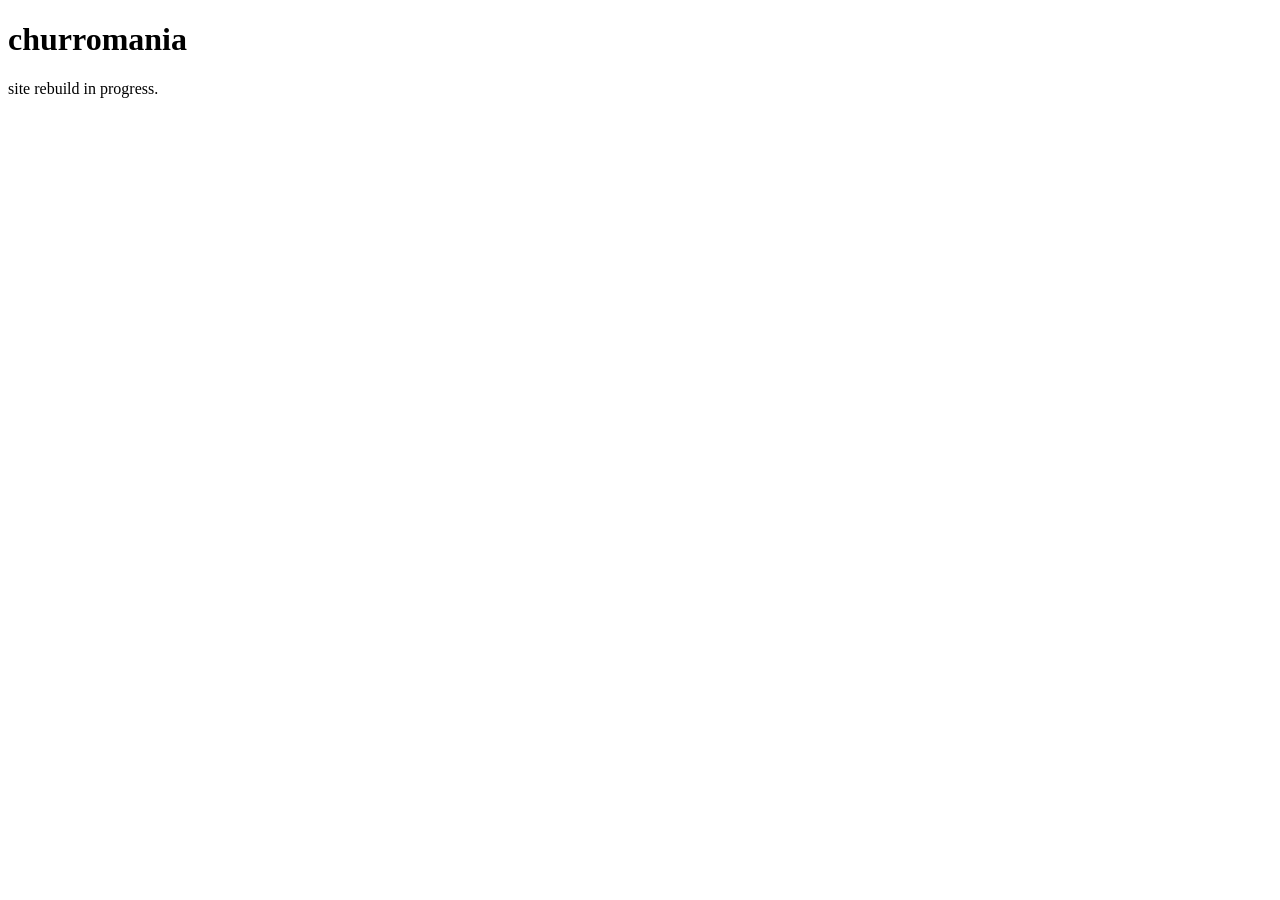
==== index.html @ 228b27a4 "initial commit with placeholder, readme, and proposal" ====
<!DOCTYPE html>
<html lang="en">
<head>
  <meta charset="UTF-8">
  <meta name="viewport" content="width=device-width, initial-scale=1.0">
  <title>churromania — coming soon</title>
</head>
<body>
  <main>
    <h1>churromania</h1>
    <p>site rebuild in progress.</p>
  </main>
</body>
</html>
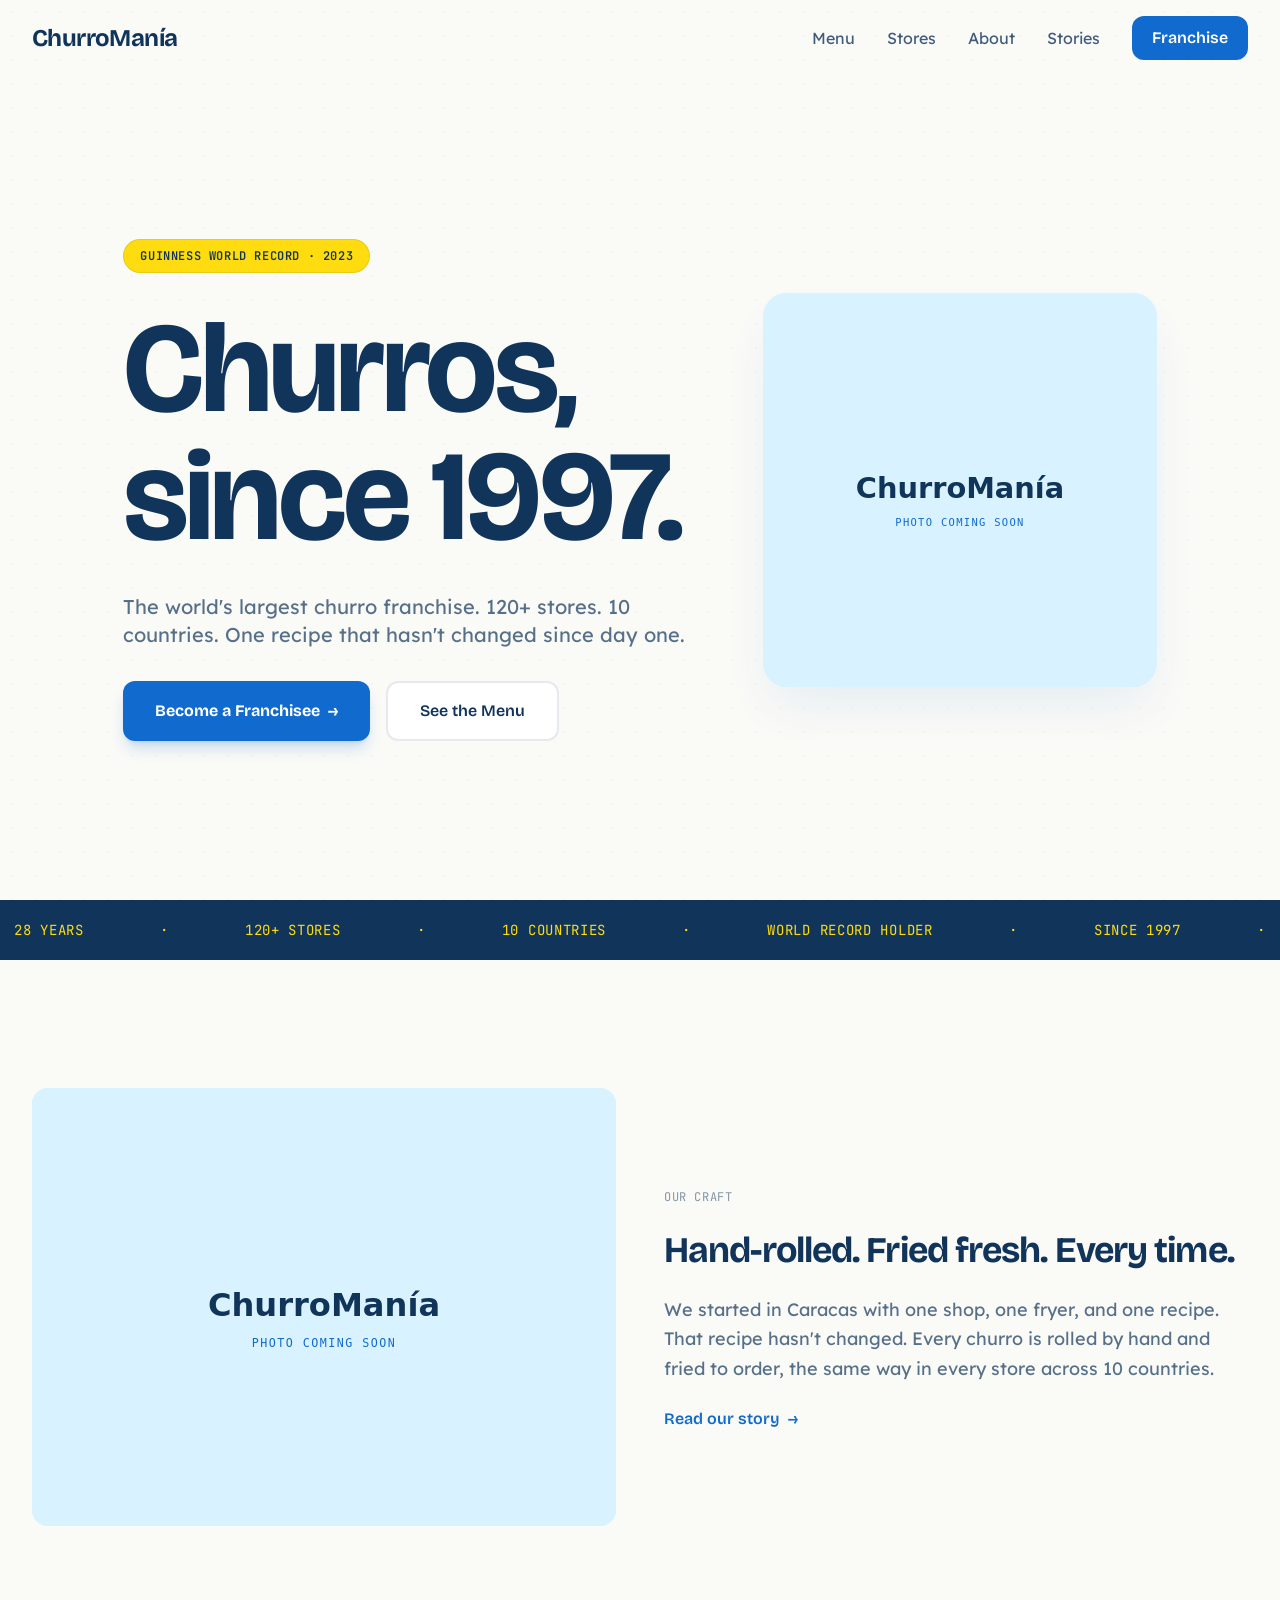
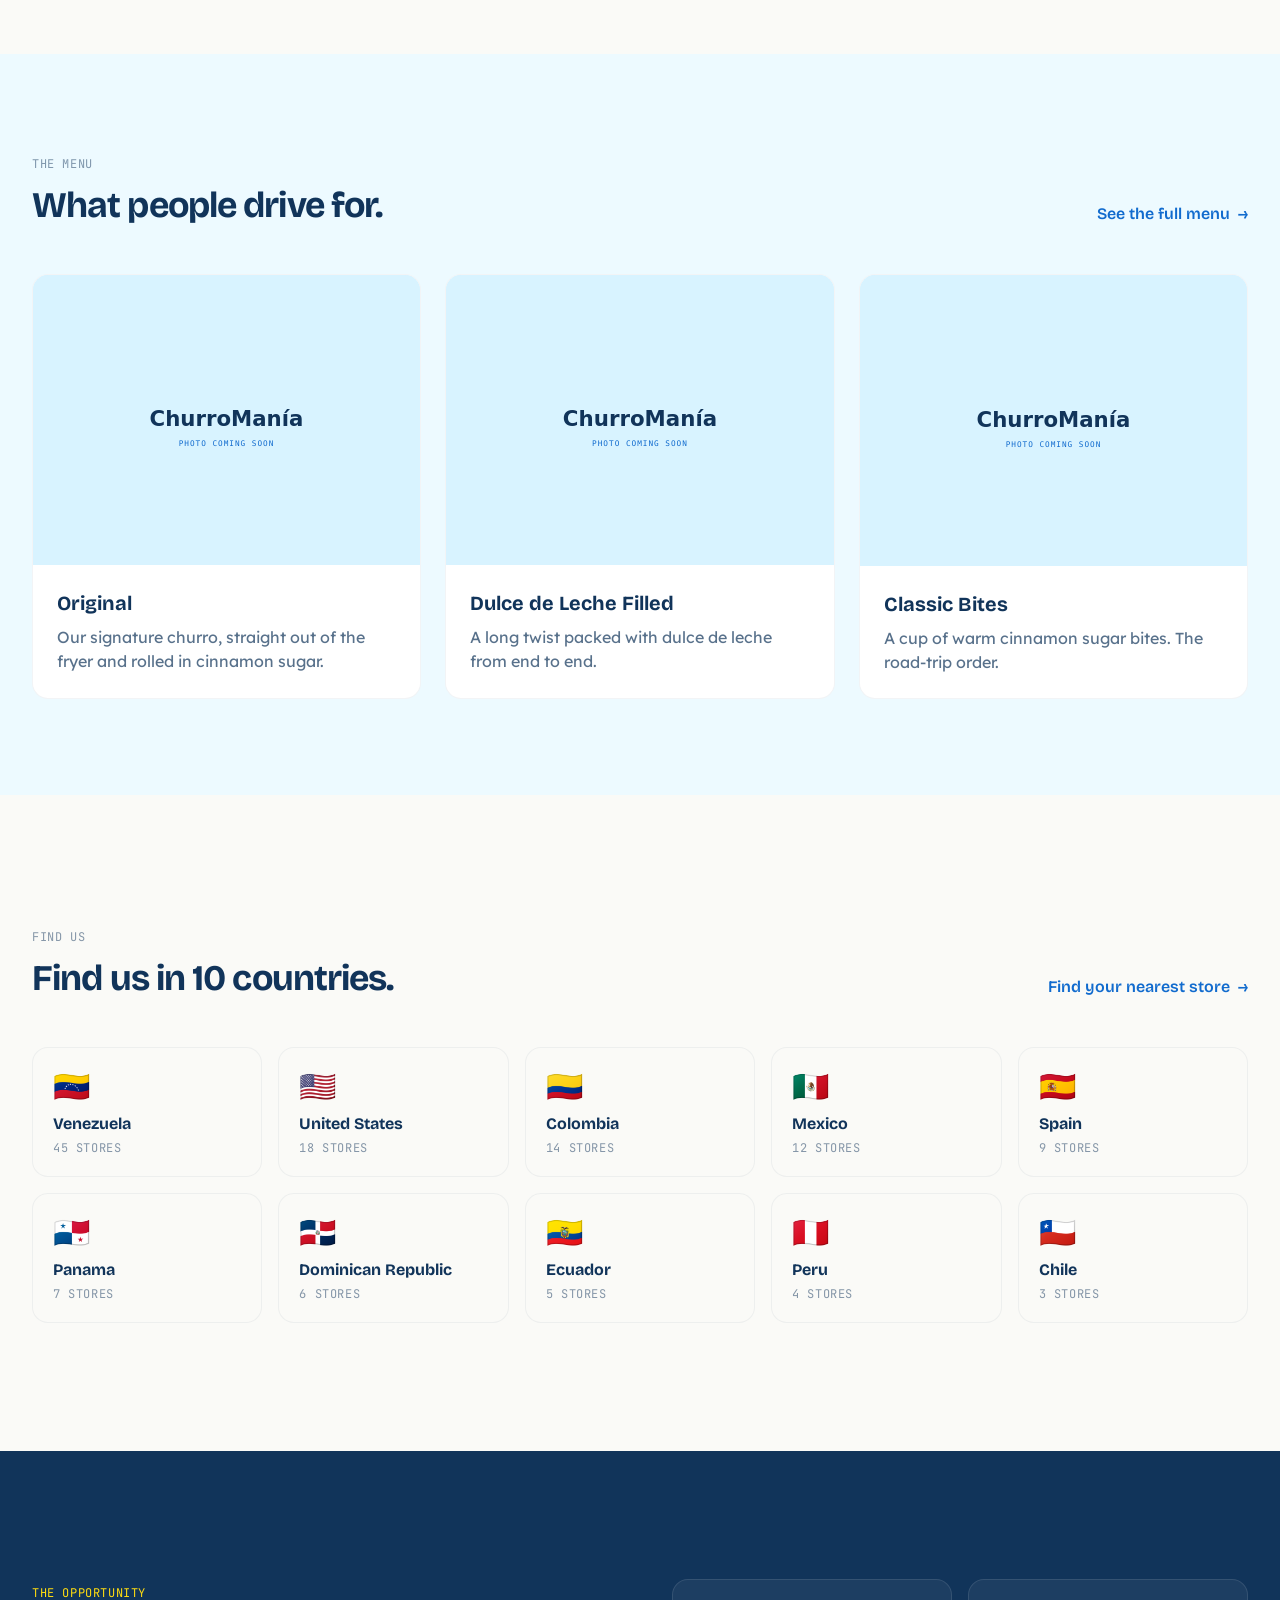
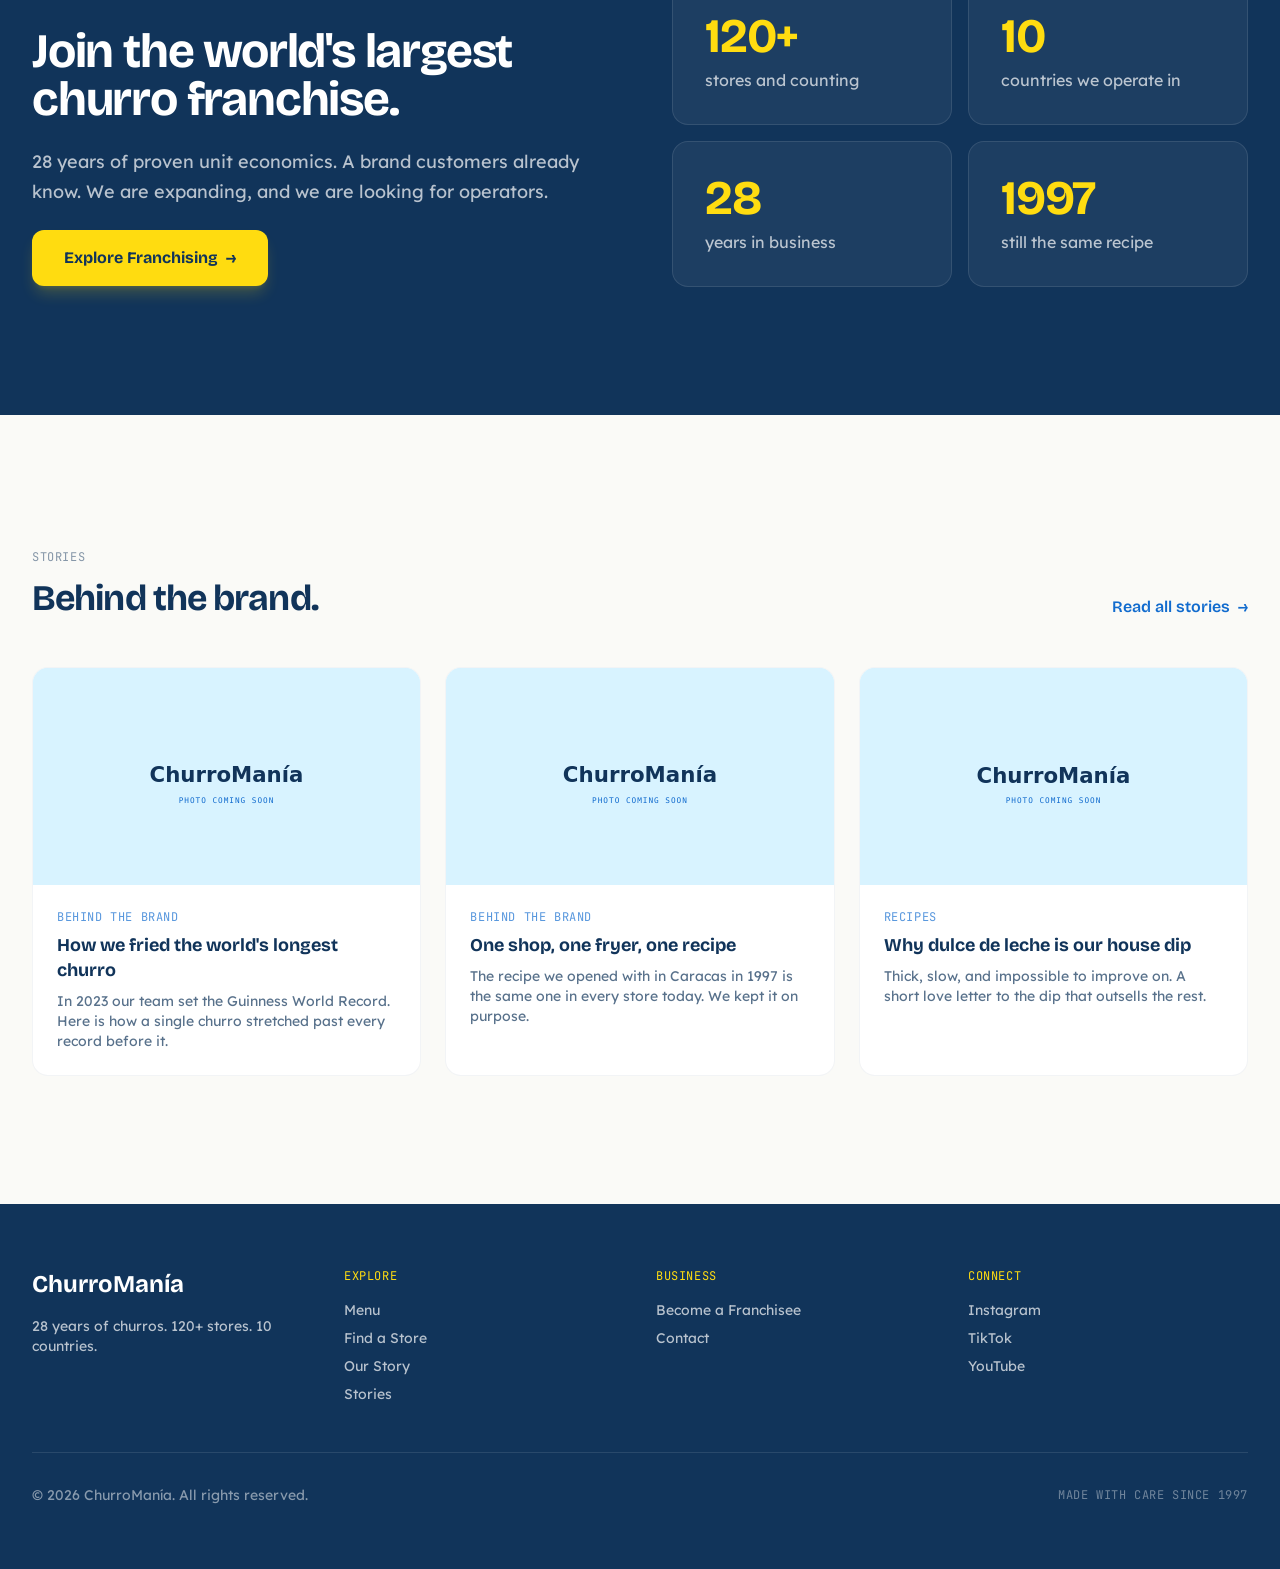
==== commit daf25249: "phase 2: home page with hero, marquee, story, featured menu, locations, franchise teaser, stories" ====
--- a/index.html
+++ b/index.html
@@ -3,12 +3,305 @@
 <head>
   <meta charset="UTF-8">
   <meta name="viewport" content="width=device-width, initial-scale=1.0">
-  <title>churromania — coming soon</title>
+  <title>ChurroManía | Churros Since 1997 | World's Largest Churro Franchise</title>
+  <meta name="description" content="The world's largest churro franchise. 120+ stores across 10 countries. Hand-rolled, fried fresh, since 1997. Holders of the Guinness World Record for longest churro.">
+
+  <link rel="preconnect" href="https://fonts.googleapis.com">
+  <link rel="preconnect" href="https://fonts.gstatic.com" crossorigin>
+  <link href="https://fonts.googleapis.com/css2?family=Bricolage+Grotesque:opsz,wght@12..96,400;12..96,600;12..96,700;12..96,800&family=Lexend+Deca:wght@300;400;500;600&family=JetBrains+Mono:wght@400;500&display=swap" rel="stylesheet">
+
+  <link rel="stylesheet" href="css/tokens.css">
+  <link rel="stylesheet" href="css/styles.css">
 </head>
-<body>
+<body class="bg-cm-cream text-cm-blue-dark font-body">
+
+  <!-- ============ HEADER ============ -->
+  <header id="site-header" class="fixed top-0 left-0 right-0 z-50 transition-all duration-200">
+    <div class="max-w-7xl mx-auto px-4 md:px-6 lg:px-8 py-4 flex items-center justify-between">
+      <a href="index.html" class="font-display font-bold text-2xl text-cm-blue-dark tracking-tight">ChurroManía</a>
+      <nav class="hidden md:flex items-center gap-8" aria-label="Primary">
+        <a href="menu.html" class="font-body text-cm-blue-dark/80 hover:text-cm-blue transition-colors">Menu</a>
+        <a href="stores.html" class="font-body text-cm-blue-dark/80 hover:text-cm-blue transition-colors">Stores</a>
+        <a href="about.html" class="font-body text-cm-blue-dark/80 hover:text-cm-blue transition-colors">About</a>
+        <a href="blog.html" class="font-body text-cm-blue-dark/80 hover:text-cm-blue transition-colors">Stories</a>
+        <a href="franchise.html" class="inline-flex items-center gap-2 px-5 py-2.5 bg-cm-blue text-white font-display font-semibold rounded-xl hover:bg-cm-blue-deep transition-colors">Franchise</a>
+      </nav>
+      <button id="nav-toggle" class="md:hidden p-2 -mr-2 text-cm-blue-dark" aria-label="Open menu" aria-expanded="false" aria-controls="mobile-menu">
+        <svg class="w-6 h-6" fill="none" viewBox="0 0 24 24" stroke="currentColor" stroke-width="2" aria-hidden="true">
+          <path stroke-linecap="round" stroke-linejoin="round" d="M4 6h16M4 12h16M4 18h16"></path>
+        </svg>
+      </button>
+    </div>
+    <!-- mobile menu -->
+    <div id="mobile-menu" class="hidden md:hidden border-t border-cm-blue-dark/10 bg-white/95 backdrop-blur-md">
+      <nav class="max-w-7xl mx-auto px-4 py-4 flex flex-col gap-1" aria-label="Mobile">
+        <a href="menu.html" class="py-3 font-body text-cm-blue-dark/80 hover:text-cm-blue">Menu</a>
+        <a href="stores.html" class="py-3 font-body text-cm-blue-dark/80 hover:text-cm-blue">Stores</a>
+        <a href="about.html" class="py-3 font-body text-cm-blue-dark/80 hover:text-cm-blue">About</a>
+        <a href="blog.html" class="py-3 font-body text-cm-blue-dark/80 hover:text-cm-blue">Stories</a>
+        <a href="franchise.html" class="mt-2 inline-flex items-center justify-center gap-2 px-5 py-3 bg-cm-blue text-white font-display font-semibold rounded-xl hover:bg-cm-blue-deep">Franchise</a>
+      </nav>
+    </div>
+  </header>
+
   <main>
-    <h1>churromania</h1>
-    <p>site rebuild in progress.</p>
+
+    <!-- ============ HERO ============ -->
+    <section class="relative min-h-screen flex items-center pt-20 bg-cm-cream overflow-hidden">
+      <div class="absolute inset-0 bg-dot-grid opacity-50" aria-hidden="true"></div>
+      <div class="relative max-w-7xl mx-auto px-4 md:px-6 lg:px-8 py-16 grid grid-cols-1 lg:grid-cols-12 gap-8 lg:gap-16 items-center">
+        <div class="lg:col-span-7 space-y-8">
+          <div class="inline-flex items-center gap-2 px-4 py-2 bg-cm-yellow rounded-full border border-cm-blue-dark/10 fade-up">
+            <span class="font-mono text-xs uppercase tracking-wider text-cm-blue-dark font-semibold">Guinness World Record &middot; 2023</span>
+          </div>
+          <h1 class="font-display text-6xl md:text-8xl lg:text-9xl font-bold tracking-tight leading-[0.9] text-cm-blue-dark fade-up fade-up-delay-1">
+            Churros,<br>since 1997.
+          </h1>
+          <p class="font-body text-lg md:text-xl text-cm-blue-dark/70 max-w-xl leading-relaxed fade-up fade-up-delay-2">
+            The world's largest churro franchise. 120+ stores. 10 countries. One recipe that hasn't changed since day one.
+          </p>
+          <div class="flex flex-col sm:flex-row gap-4 fade-up fade-up-delay-3">
+            <a href="franchise.html" class="inline-flex items-center justify-center gap-2 px-8 py-4 bg-cm-blue text-white font-display font-bold rounded-xl hover:bg-cm-blue-deep transition-all duration-200 shadow-lg shadow-cm-blue/20 hover:shadow-xl hover:shadow-cm-blue/30">
+              Become a Franchisee
+              <span aria-hidden="true">&rarr;</span>
+            </a>
+            <a href="menu.html" class="inline-flex items-center justify-center gap-2 px-8 py-4 bg-white text-cm-blue-dark border-2 border-cm-blue-dark/10 font-display font-semibold rounded-xl hover:border-cm-blue hover:text-cm-blue transition-all">
+              See the Menu
+            </a>
+          </div>
+        </div>
+        <div class="lg:col-span-5">
+          <div class="aspect-square rounded-3xl overflow-hidden shadow-2xl shadow-cm-blue/10 bg-cm-blue-pale">
+            <img src="images/hero/hero-churros.jpg" alt="Fresh churros dusted with cinnamon sugar" class="w-full h-full object-cover"
+              onerror="this.onerror=null;this.src='images/brand/placeholder.svg'">
+          </div>
+        </div>
+      </div>
+    </section>
+
+    <!-- ============ HERITAGE MARQUEE ============ -->
+    <div class="bg-cm-blue-dark py-5 overflow-hidden" aria-hidden="true">
+      <div class="marquee">
+        <div class="marquee__content font-mono text-sm uppercase tracking-wider text-cm-yellow">
+          <span>28 Years</span><span>&middot;</span><span>120+ Stores</span><span>&middot;</span><span>10 Countries</span><span>&middot;</span><span>World Record Holder</span><span>&middot;</span><span>Since 1997</span><span>&middot;</span>
+        </div>
+        <div class="marquee__content font-mono text-sm uppercase tracking-wider text-cm-yellow">
+          <span>28 Years</span><span>&middot;</span><span>120+ Stores</span><span>&middot;</span><span>10 Countries</span><span>&middot;</span><span>World Record Holder</span><span>&middot;</span><span>Since 1997</span><span>&middot;</span>
+        </div>
+      </div>
+    </div>
+
+    <!-- ============ BRAND STORY PREVIEW ============ -->
+    <section class="py-16 md:py-24 lg:py-32">
+      <div class="max-w-7xl mx-auto px-4 md:px-6 lg:px-8 grid grid-cols-1 md:grid-cols-2 gap-8 md:gap-12 items-center">
+        <div class="aspect-[4/3] rounded-2xl overflow-hidden bg-cm-blue-pale">
+          <img src="images/hero/story-churros.jpg" alt="A churro being hand-rolled before frying" class="w-full h-full object-cover"
+            onerror="this.onerror=null;this.src='images/brand/placeholder.svg'">
+        </div>
+        <div class="space-y-6">
+          <span class="font-mono text-xs uppercase tracking-wider text-cm-blue-dark/50">Our craft</span>
+          <h2 class="font-display text-3xl md:text-4xl font-bold tracking-tight text-cm-blue-dark">Hand-rolled. Fried fresh. Every time.</h2>
+          <p class="font-body text-lg text-cm-blue-dark/70 leading-relaxed">
+            We started in Caracas with one shop, one fryer, and one recipe. That recipe hasn't changed. Every churro is rolled by hand and fried to order, the same way in every store across 10 countries.
+          </p>
+          <a href="about.html" class="inline-flex items-center gap-2 font-display font-semibold text-cm-blue hover:text-cm-blue-deep transition-colors">
+            Read our story <span aria-hidden="true">&rarr;</span>
+          </a>
+        </div>
+      </div>
+    </section>
+
+    <!-- ============ FEATURED PRODUCTS ============ -->
+    <section class="py-16 md:py-24 bg-cm-blue-bg">
+      <div class="max-w-7xl mx-auto px-4 md:px-6 lg:px-8">
+        <div class="flex flex-col md:flex-row md:items-end md:justify-between gap-4 mb-12">
+          <div class="space-y-3">
+            <span class="font-mono text-xs uppercase tracking-wider text-cm-blue-dark/50">The menu</span>
+            <h2 class="font-display text-3xl md:text-4xl font-bold tracking-tight text-cm-blue-dark">What people drive for.</h2>
+          </div>
+          <a href="menu.html" class="inline-flex items-center gap-2 font-display font-semibold text-cm-blue hover:text-cm-blue-deep transition-colors whitespace-nowrap">
+            See the full menu <span aria-hidden="true">&rarr;</span>
+          </a>
+        </div>
+        <div id="featured-products" class="grid grid-cols-1 md:grid-cols-3 gap-6">
+          <!-- rendered from data/menu.json -->
+        </div>
+      </div>
+    </section>
+
+    <!-- ============ LOCATIONS PREVIEW ============ -->
+    <section class="py-16 md:py-24 lg:py-32">
+      <div class="max-w-7xl mx-auto px-4 md:px-6 lg:px-8">
+        <div class="flex flex-col md:flex-row md:items-end md:justify-between gap-4 mb-12">
+          <div class="space-y-3">
+            <span class="font-mono text-xs uppercase tracking-wider text-cm-blue-dark/50">Find us</span>
+            <h2 class="font-display text-3xl md:text-4xl font-bold tracking-tight text-cm-blue-dark">Find us in 10 countries.</h2>
+          </div>
+          <a href="stores.html" class="inline-flex items-center gap-2 font-display font-semibold text-cm-blue hover:text-cm-blue-deep transition-colors whitespace-nowrap">
+            Find your nearest store <span aria-hidden="true">&rarr;</span>
+          </a>
+        </div>
+        <div id="countries-preview" class="grid grid-cols-2 sm:grid-cols-3 lg:grid-cols-5 gap-4">
+          <!-- rendered from data/countries.json -->
+        </div>
+      </div>
+    </section>
+
+    <!-- ============ FRANCHISE TEASER ============ -->
+    <section class="py-16 md:py-24 lg:py-32 bg-cm-blue-dark text-white">
+      <div class="max-w-7xl mx-auto px-4 md:px-6 lg:px-8">
+        <div class="grid grid-cols-1 lg:grid-cols-2 gap-10 lg:gap-16 items-center">
+          <div class="space-y-6">
+            <span class="font-mono text-xs uppercase tracking-wider text-cm-yellow">The opportunity</span>
+            <h2 class="font-display text-3xl md:text-5xl font-bold tracking-tight">Join the world's largest churro franchise.</h2>
+            <p class="font-body text-lg text-white/70 leading-relaxed max-w-xl">
+              28 years of proven unit economics. A brand customers already know. We are expanding, and we are looking for operators.
+            </p>
+            <a href="franchise.html" class="inline-flex items-center justify-center gap-2 px-8 py-4 bg-cm-yellow text-cm-blue-dark font-display font-bold rounded-xl hover:bg-cm-orange transition-all duration-200 shadow-lg shadow-cm-yellow/20">
+              Explore Franchising <span aria-hidden="true">&rarr;</span>
+            </a>
+          </div>
+          <div class="grid grid-cols-2 gap-4">
+            <div class="rounded-2xl bg-white/5 border border-white/10 p-6 md:p-8">
+              <div class="font-display text-4xl md:text-5xl font-bold text-cm-yellow tracking-tight">120+</div>
+              <div class="font-body text-white/70 mt-2">stores and counting</div>
+            </div>
+            <div class="rounded-2xl bg-white/5 border border-white/10 p-6 md:p-8">
+              <div class="font-display text-4xl md:text-5xl font-bold text-cm-yellow tracking-tight">10</div>
+              <div class="font-body text-white/70 mt-2">countries we operate in</div>
+            </div>
+            <div class="rounded-2xl bg-white/5 border border-white/10 p-6 md:p-8">
+              <div class="font-display text-4xl md:text-5xl font-bold text-cm-yellow tracking-tight">28</div>
+              <div class="font-body text-white/70 mt-2">years in business</div>
+            </div>
+            <div class="rounded-2xl bg-white/5 border border-white/10 p-6 md:p-8">
+              <div class="font-display text-4xl md:text-5xl font-bold text-cm-yellow tracking-tight">1997</div>
+              <div class="font-body text-white/70 mt-2">still the same recipe</div>
+            </div>
+          </div>
+        </div>
+      </div>
+    </section>
+
+    <!-- ============ LATEST STORIES ============ -->
+    <section class="py-16 md:py-24 lg:py-32">
+      <div class="max-w-7xl mx-auto px-4 md:px-6 lg:px-8">
+        <div class="flex flex-col md:flex-row md:items-end md:justify-between gap-4 mb-12">
+          <div class="space-y-3">
+            <span class="font-mono text-xs uppercase tracking-wider text-cm-blue-dark/50">Stories</span>
+            <h2 class="font-display text-3xl md:text-4xl font-bold tracking-tight text-cm-blue-dark">Behind the brand.</h2>
+          </div>
+          <a href="blog.html" class="inline-flex items-center gap-2 font-display font-semibold text-cm-blue hover:text-cm-blue-deep transition-colors whitespace-nowrap">
+            Read all stories <span aria-hidden="true">&rarr;</span>
+          </a>
+        </div>
+        <div id="latest-stories" class="grid grid-cols-1 md:grid-cols-3 gap-6">
+          <!-- rendered from data/blog.json -->
+        </div>
+      </div>
+    </section>
+
   </main>
+
+  <!-- ============ FOOTER ============ -->
+  <footer class="bg-cm-blue-dark text-white py-16">
+    <div class="max-w-7xl mx-auto px-4 md:px-6 lg:px-8">
+      <div class="grid grid-cols-1 md:grid-cols-4 gap-8">
+        <div>
+          <div class="font-display font-bold text-2xl mb-4">ChurroManía</div>
+          <p class="text-white/70 text-sm">28 years of churros. 120+ stores. 10 countries.</p>
+        </div>
+        <div>
+          <h2 class="font-mono text-xs uppercase tracking-wider text-cm-yellow mb-4">Explore</h2>
+          <ul class="space-y-2 text-sm text-white/70">
+            <li><a href="menu.html" class="hover:text-white">Menu</a></li>
+            <li><a href="stores.html" class="hover:text-white">Find a Store</a></li>
+            <li><a href="about.html" class="hover:text-white">Our Story</a></li>
+            <li><a href="blog.html" class="hover:text-white">Stories</a></li>
+          </ul>
+        </div>
+        <div>
+          <h2 class="font-mono text-xs uppercase tracking-wider text-cm-yellow mb-4">Business</h2>
+          <ul class="space-y-2 text-sm text-white/70">
+            <li><a href="franchise.html" class="hover:text-white">Become a Franchisee</a></li>
+            <li><a href="contact.html" class="hover:text-white">Contact</a></li>
+          </ul>
+        </div>
+        <div>
+          <h2 class="font-mono text-xs uppercase tracking-wider text-cm-yellow mb-4">Connect</h2>
+          <ul class="space-y-2 text-sm text-white/70">
+            <li>Instagram</li>
+            <li>TikTok</li>
+            <li>YouTube</li>
+          </ul>
+        </div>
+      </div>
+      <div class="border-t border-white/10 mt-12 pt-8 flex flex-col md:flex-row items-center justify-between gap-4">
+        <p class="text-sm text-white/50">&copy; 2026 ChurroManía. All rights reserved.</p>
+        <p class="font-mono text-xs uppercase tracking-wider text-white/40">Made with care since 1997</p>
+      </div>
+    </div>
+  </footer>
+
+  <script src="js/data.js"></script>
+  <script src="js/nav.js"></script>
+  <script>
+    // Home page rendering: featured products, country preview, latest stories.
+    (async function () {
+      const [menu, countries, blog] = await Promise.all([
+        loadData('data/menu.json'),
+        loadData('data/countries.json'),
+        loadData('data/blog.json'),
+      ]);
+
+      // Featured products: first bestseller-tagged item from the first 3 categories.
+      const featured = document.getElementById('featured-products');
+      if (featured && menu) {
+        const picks = [];
+        for (const cat of menu.categories) {
+          const best = cat.items.find(i => (i.tags || []).includes('bestseller')) || cat.items[0];
+          if (best) picks.push(best);
+          if (picks.length === 3) break;
+        }
+        featured.innerHTML = picks.map(item => `
+          <article class="group rounded-2xl bg-white border border-cm-blue-dark/5 overflow-hidden hover:shadow-lg hover:shadow-cm-blue/5 transition-all duration-200">
+            <div class="aspect-[4/3] bg-cm-blue-pale overflow-hidden">
+              ${cmImg(item.image, item.name, 'w-full h-full object-cover group-hover:scale-105 transition-transform duration-300')}
+            </div>
+            <div class="p-6">
+              <h3 class="font-display text-xl font-bold text-cm-blue-dark">${esc(item.name)}</h3>
+              <p class="font-body text-cm-blue-dark/70 mt-2">${esc(item.description)}</p>
+            </div>
+          </article>`).join('');
+      }
+
+      // Countries preview.
+      const cp = document.getElementById('countries-preview');
+      if (cp && countries) {
+        cp.innerHTML = countries.map(c => `
+          <a href="stores.html" class="rounded-2xl bg-cm-cream border border-cm-blue-dark/5 p-5 hover:shadow-lg hover:shadow-cm-blue/5 hover:-translate-y-0.5 transition-all duration-200 block">
+            <div class="text-3xl mb-2">${esc(c.flag)}</div>
+            <div class="font-display font-bold text-cm-blue-dark">${esc(c.name)}</div>
+            <div class="font-mono text-xs uppercase tracking-wider text-cm-blue-dark/50 mt-1">${esc(c.stores)} stores</div>
+          </a>`).join('');
+      }
+
+      // Latest stories: first 3 posts.
+      const ls = document.getElementById('latest-stories');
+      if (ls && blog) {
+        ls.innerHTML = blog.posts.slice(0, 3).map(post => `
+          <a href="${esc(post.url)}" class="group rounded-2xl bg-white border border-cm-blue-dark/5 overflow-hidden hover:shadow-lg hover:shadow-cm-blue/5 transition-all duration-200 block">
+            <div class="aspect-[16/9] bg-cm-blue-pale overflow-hidden">
+              ${cmImg(post.image, post.title, 'w-full h-full object-cover group-hover:scale-105 transition-transform duration-300')}
+            </div>
+            <div class="p-6">
+              <div class="font-mono text-xs uppercase tracking-wider text-cm-blue/70 mb-2">${esc(post.category)}</div>
+              <h3 class="font-display text-lg font-bold text-cm-blue-dark leading-snug">${esc(post.title)}</h3>
+              <p class="font-body text-sm text-cm-blue-dark/70 mt-2">${esc(post.excerpt)}</p>
+            </div>
+          </a>`).join('');
+      }
+    })();
+  </script>
 </body>
 </html>
--- a/css/tokens.css
+++ b/css/tokens.css
@@ -0,0 +1,20 @@
+/* tokens.css — ChurroManía brand tokens as CSS variables.
+   Tailwind already has these via the config; exposed here as :root vars too
+   for any direct CSS use. Loaded before the compiled styles.css. */
+
+:root {
+  --cm-blue: #116BCE;
+  --cm-blue-dark: #11345A;
+  --cm-blue-deep: #135495;
+  --cm-blue-light: #28B2FF;
+  --cm-blue-pale: #D8F3FF;
+  --cm-blue-bg: #EDFAFF;
+  --cm-yellow: #FFDC10;
+  --cm-yellow-warm: #F9B406;
+  --cm-orange: #F79200;
+  --cm-cream: #FAFAF7;
+
+  --font-display: 'Bricolage Grotesque', system-ui, sans-serif;
+  --font-body: 'Lexend Deca', system-ui, sans-serif;
+  --font-mono: 'JetBrains Mono', monospace;
+}
--- a/css/styles.css
+++ b/css/styles.css
@@ -0,0 +1 @@
+*,:after,:before{--tw-border-spacing-x:0;--tw-border-spacing-y:0;--tw-translate-x:0;--tw-translate-y:0;--tw-rotate:0;--tw-skew-x:0;--tw-skew-y:0;--tw-scale-x:1;--tw-scale-y:1;--tw-pan-x: ;--tw-pan-y: ;--tw-pinch-zoom: ;--tw-scroll-snap-strictness:proximity;--tw-gradient-from-position: ;--tw-gradient-via-position: ;--tw-gradient-to-position: ;--tw-ordinal: ;--tw-slashed-zero: ;--tw-numeric-figure: ;--tw-numeric-spacing: ;--tw-numeric-fraction: ;--tw-ring-inset: ;--tw-ring-offset-width:0px;--tw-ring-offset-color:#fff;--tw-ring-color:rgba(59,130,246,.5);--tw-ring-offset-shadow:0 0 #0000;--tw-ring-shadow:0 0 #0000;--tw-shadow:0 0 #0000;--tw-shadow-colored:0 0 #0000;--tw-blur: ;--tw-brightness: ;--tw-contrast: ;--tw-grayscale: ;--tw-hue-rotate: ;--tw-invert: ;--tw-saturate: ;--tw-sepia: ;--tw-drop-shadow: ;--tw-backdrop-blur: ;--tw-backdrop-brightness: ;--tw-backdrop-contrast: ;--tw-backdrop-grayscale: ;--tw-backdrop-hue-rotate: ;--tw-backdrop-invert: ;--tw-backdrop-opacity: ;--tw-backdrop-saturate: ;--tw-backdrop-sepia: ;--tw-contain-size: ;--tw-contain-layout: ;--tw-contain-paint: ;--tw-contain-style: }::backdrop{--tw-border-spacing-x:0;--tw-border-spacing-y:0;--tw-translate-x:0;--tw-translate-y:0;--tw-rotate:0;--tw-skew-x:0;--tw-skew-y:0;--tw-scale-x:1;--tw-scale-y:1;--tw-pan-x: ;--tw-pan-y: ;--tw-pinch-zoom: ;--tw-scroll-snap-strictness:proximity;--tw-gradient-from-position: ;--tw-gradient-via-position: ;--tw-gradient-to-position: ;--tw-ordinal: ;--tw-slashed-zero: ;--tw-numeric-figure: ;--tw-numeric-spacing: ;--tw-numeric-fraction: ;--tw-ring-inset: ;--tw-ring-offset-width:0px;--tw-ring-offset-color:#fff;--tw-ring-color:rgba(59,130,246,.5);--tw-ring-offset-shadow:0 0 #0000;--tw-ring-shadow:0 0 #0000;--tw-shadow:0 0 #0000;--tw-shadow-colored:0 0 #0000;--tw-blur: ;--tw-brightness: ;--tw-contrast: ;--tw-grayscale: ;--tw-hue-rotate: ;--tw-invert: ;--tw-saturate: ;--tw-sepia: ;--tw-drop-shadow: ;--tw-backdrop-blur: ;--tw-backdrop-brightness: ;--tw-backdrop-contrast: ;--tw-backdrop-grayscale: ;--tw-backdrop-hue-rotate: ;--tw-backdrop-invert: ;--tw-backdrop-opacity: ;--tw-backdrop-saturate: ;--tw-backdrop-sepia: ;--tw-contain-size: ;--tw-contain-layout: ;--tw-contain-paint: ;--tw-contain-style: }/*! tailwindcss v3.4.19 | MIT License | https://tailwindcss.com*/*,:after,:before{box-sizing:border-box;border:0 solid #e5e7eb}:after,:before{--tw-content:""}:host,html{line-height:1.5;-webkit-text-size-adjust:100%;-moz-tab-size:4;-o-tab-size:4;tab-size:4;font-family:ui-sans-serif,system-ui,sans-serif,Apple Color Emoji,Segoe UI Emoji,Segoe UI Symbol,Noto Color Emoji;font-feature-settings:normal;font-variation-settings:normal;-webkit-tap-highlight-color:transparent}body{margin:0;line-height:inherit}hr{height:0;color:inherit;border-top-width:1px}abbr:where([title]){-webkit-text-decoration:underline dotted;text-decoration:underline dotted}h1,h2,h3,h4,h5,h6{font-size:inherit;font-weight:inherit}a{color:inherit;text-decoration:inherit}b,strong{font-weight:bolder}code,kbd,pre,samp{font-family:JetBrains Mono,monospace;font-feature-settings:normal;font-variation-settings:normal;font-size:1em}small{font-size:80%}sub,sup{font-size:75%;line-height:0;position:relative;vertical-align:baseline}sub{bottom:-.25em}sup{top:-.5em}table{text-indent:0;border-color:inherit;border-collapse:collapse}button,input,optgroup,select,textarea{font-family:inherit;font-feature-settings:inherit;font-variation-settings:inherit;font-size:100%;font-weight:inherit;line-height:inherit;letter-spacing:inherit;color:inherit;margin:0;padding:0}button,select{text-transform:none}button,input:where([type=button]),input:where([type=reset]),input:where([type=submit]){-webkit-appearance:button;background-color:transparent;background-image:none}:-moz-focusring{outline:auto}:-moz-ui-invalid{box-shadow:none}progress{vertical-align:baseline}::-webkit-inner-spin-button,::-webkit-outer-spin-button{height:auto}[type=search]{-webkit-appearance:textfield;outline-offset:-2px}::-webkit-search-decoration{-webkit-appearance:none}::-webkit-file-upload-button{-webkit-appearance:button;font:inherit}summary{display:list-item}blockquote,dd,dl,figure,h1,h2,h3,h4,h5,h6,hr,p,pre{margin:0}fieldset{margin:0}fieldset,legend{padding:0}menu,ol,ul{list-style:none;margin:0;padding:0}dialog{padding:0}textarea{resize:vertical}input::-moz-placeholder,textarea::-moz-placeholder{opacity:1;color:#9ca3af}input::placeholder,textarea::placeholder{opacity:1;color:#9ca3af}[role=button],button{cursor:pointer}:disabled{cursor:default}audio,canvas,embed,iframe,img,object,svg,video{display:block;vertical-align:middle}img,video{max-width:100%;height:auto}[hidden]:where(:not([hidden=until-found])){display:none}html{scroll-behavior:smooth}body{font-family:var(--font-body);color:var(--cm-blue-dark);background:var(--cm-cream);-webkit-font-smoothing:antialiased;-moz-osx-font-smoothing:grayscale}::-moz-selection{background:var(--cm-yellow);color:var(--cm-blue-dark)}::selection{background:var(--cm-yellow);color:var(--cm-blue-dark)}.fixed{position:fixed}.absolute{position:absolute}.relative{position:relative}.sticky{position:sticky}.inset-0{inset:0}.left-0{left:0}.right-0{right:0}.top-0{top:0}.z-50{z-index:50}.mx-auto{margin-left:auto;margin-right:auto}.-mr-2{margin-right:-.5rem}.mb-12{margin-bottom:3rem}.mb-2{margin-bottom:.5rem}.mb-4{margin-bottom:1rem}.mt-1{margin-top:.25rem}.mt-12{margin-top:3rem}.mt-2{margin-top:.5rem}.block{display:block}.flex{display:flex}.inline-flex{display:inline-flex}.grid{display:grid}.hidden{display:none}.aspect-\[16\/9\]{aspect-ratio:16/9}.aspect-\[4\/3\]{aspect-ratio:4/3}.aspect-square{aspect-ratio:1/1}.h-6{height:1.5rem}.h-full{height:100%}.min-h-screen{min-height:100vh}.w-6{width:1.5rem}.w-full{width:100%}.max-w-7xl{max-width:80rem}.max-w-xl{max-width:36rem}.grid-cols-1{grid-template-columns:repeat(1,minmax(0,1fr))}.grid-cols-2{grid-template-columns:repeat(2,minmax(0,1fr))}.flex-col{flex-direction:column}.items-center{align-items:center}.justify-center{justify-content:center}.justify-between{justify-content:space-between}.gap-1{gap:.25rem}.gap-10{gap:2.5rem}.gap-2{gap:.5rem}.gap-4{gap:1rem}.gap-6{gap:1.5rem}.gap-8{gap:2rem}.space-y-2>:not([hidden])~:not([hidden]){--tw-space-y-reverse:0;margin-top:calc(.5rem*(1 - var(--tw-space-y-reverse)));margin-bottom:calc(.5rem*var(--tw-space-y-reverse))}.space-y-3>:not([hidden])~:not([hidden]){--tw-space-y-reverse:0;margin-top:calc(.75rem*(1 - var(--tw-space-y-reverse)));margin-bottom:calc(.75rem*var(--tw-space-y-reverse))}.space-y-6>:not([hidden])~:not([hidden]){--tw-space-y-reverse:0;margin-top:calc(1.5rem*(1 - var(--tw-space-y-reverse)));margin-bottom:calc(1.5rem*var(--tw-space-y-reverse))}.space-y-8>:not([hidden])~:not([hidden]){--tw-space-y-reverse:0;margin-top:calc(2rem*(1 - var(--tw-space-y-reverse)));margin-bottom:calc(2rem*var(--tw-space-y-reverse))}.overflow-hidden{overflow:hidden}.whitespace-nowrap{white-space:nowrap}.rounded-2xl{border-radius:1rem}.rounded-3xl{border-radius:1.5rem}.rounded-full{border-radius:9999px}.rounded-xl{border-radius:.75rem}.border{border-width:1px}.border-2{border-width:2px}.border-t{border-top-width:1px}.border-cm-blue-dark\/10{border-color:rgba(17,52,90,.1)}.border-cm-blue-dark\/5{border-color:rgba(17,52,90,.05)}.border-white\/10{border-color:hsla(0,0%,100%,.1)}.bg-cm-blue{--tw-bg-opacity:1;background-color:rgb(17 107 206/var(--tw-bg-opacity,1))}.bg-cm-blue-bg{--tw-bg-opacity:1;background-color:rgb(237 250 255/var(--tw-bg-opacity,1))}.bg-cm-blue-dark{--tw-bg-opacity:1;background-color:rgb(17 52 90/var(--tw-bg-opacity,1))}.bg-cm-blue-pale{--tw-bg-opacity:1;background-color:rgb(216 243 255/var(--tw-bg-opacity,1))}.bg-cm-cream{--tw-bg-opacity:1;background-color:rgb(250 250 247/var(--tw-bg-opacity,1))}.bg-cm-yellow{--tw-bg-opacity:1;background-color:rgb(255 220 16/var(--tw-bg-opacity,1))}.bg-white{--tw-bg-opacity:1;background-color:rgb(255 255 255/var(--tw-bg-opacity,1))}.bg-white\/5{background-color:hsla(0,0%,100%,.05)}.bg-white\/80{background-color:hsla(0,0%,100%,.8)}.bg-white\/95{background-color:hsla(0,0%,100%,.95)}.object-cover{-o-object-fit:cover;object-fit:cover}.p-2{padding:.5rem}.p-5{padding:1.25rem}.p-6{padding:1.5rem}.px-4{padding-left:1rem;padding-right:1rem}.px-5{padding-left:1.25rem;padding-right:1.25rem}.px-8{padding-left:2rem;padding-right:2rem}.py-16{padding-top:4rem;padding-bottom:4rem}.py-2{padding-top:.5rem;padding-bottom:.5rem}.py-2\.5{padding-top:.625rem;padding-bottom:.625rem}.py-3{padding-top:.75rem;padding-bottom:.75rem}.py-4{padding-top:1rem;padding-bottom:1rem}.py-5{padding-top:1.25rem;padding-bottom:1.25rem}.pt-20{padding-top:5rem}.pt-8{padding-top:2rem}.font-body{font-family:Lexend Deca,system-ui,sans-serif}.font-display{font-family:Bricolage Grotesque,system-ui,sans-serif}.font-mono{font-family:JetBrains Mono,monospace}.text-2xl{font-size:1.5rem;line-height:2rem}.text-3xl{font-size:1.875rem;line-height:2.25rem}.text-4xl{font-size:2.25rem;line-height:2.5rem}.text-6xl{font-size:3.75rem;line-height:1}.text-lg{font-size:1.125rem;line-height:1.75rem}.text-sm{font-size:.875rem;line-height:1.25rem}.text-xl{font-size:1.25rem;line-height:1.75rem}.text-xs{font-size:.75rem;line-height:1rem}.font-bold{font-weight:700}.font-semibold{font-weight:600}.uppercase{text-transform:uppercase}.leading-\[0\.9\]{line-height:.9}.leading-relaxed{line-height:1.625}.leading-snug{line-height:1.375}.tracking-tight{letter-spacing:-.025em}.tracking-wider{letter-spacing:.05em}.text-cm-blue{--tw-text-opacity:1;color:rgb(17 107 206/var(--tw-text-opacity,1))}.text-cm-blue-dark{--tw-text-opacity:1;color:rgb(17 52 90/var(--tw-text-opacity,1))}.text-cm-blue-dark\/50{color:rgba(17,52,90,.5)}.text-cm-blue-dark\/70{color:rgba(17,52,90,.7)}.text-cm-blue-dark\/80{color:rgba(17,52,90,.8)}.text-cm-blue\/70{color:rgba(17,107,206,.7)}.text-cm-yellow{--tw-text-opacity:1;color:rgb(255 220 16/var(--tw-text-opacity,1))}.text-white{--tw-text-opacity:1;color:rgb(255 255 255/var(--tw-text-opacity,1))}.text-white\/40{color:hsla(0,0%,100%,.4)}.text-white\/50{color:hsla(0,0%,100%,.5)}.text-white\/70{color:hsla(0,0%,100%,.7)}.opacity-50{opacity:.5}.shadow-2xl{--tw-shadow:0 25px 50px -12px rgba(0,0,0,.25);--tw-shadow-colored:0 25px 50px -12px var(--tw-shadow-color)}.shadow-2xl,.shadow-lg{box-shadow:var(--tw-ring-offset-shadow,0 0 #0000),var(--tw-ring-shadow,0 0 #0000),var(--tw-shadow)}.shadow-lg{--tw-shadow:0 10px 15px -3px rgba(0,0,0,.1),0 4px 6px -4px rgba(0,0,0,.1);--tw-shadow-colored:0 10px 15px -3px var(--tw-shadow-color),0 4px 6px -4px var(--tw-shadow-color)}.shadow-sm{--tw-shadow:0 1px 2px 0 rgba(0,0,0,.05);--tw-shadow-colored:0 1px 2px 0 var(--tw-shadow-color);box-shadow:var(--tw-ring-offset-shadow,0 0 #0000),var(--tw-ring-shadow,0 0 #0000),var(--tw-shadow)}.shadow-cm-blue\/10{--tw-shadow-color:rgba(17,107,206,.1);--tw-shadow:var(--tw-shadow-colored)}.shadow-cm-blue\/20{--tw-shadow-color:rgba(17,107,206,.2);--tw-shadow:var(--tw-shadow-colored)}.shadow-cm-yellow\/20{--tw-shadow-color:rgba(255,220,16,.2);--tw-shadow:var(--tw-shadow-colored)}.blur{--tw-blur:blur(8px);filter:var(--tw-blur) var(--tw-brightness) var(--tw-contrast) var(--tw-grayscale) var(--tw-hue-rotate) var(--tw-invert) var(--tw-saturate) var(--tw-sepia) var(--tw-drop-shadow)}.backdrop-blur-md{--tw-backdrop-blur:blur(12px);-webkit-backdrop-filter:var(--tw-backdrop-blur) var(--tw-backdrop-brightness) var(--tw-backdrop-contrast) var(--tw-backdrop-grayscale) var(--tw-backdrop-hue-rotate) var(--tw-backdrop-invert) var(--tw-backdrop-opacity) var(--tw-backdrop-saturate) var(--tw-backdrop-sepia);backdrop-filter:var(--tw-backdrop-blur) var(--tw-backdrop-brightness) var(--tw-backdrop-contrast) var(--tw-backdrop-grayscale) var(--tw-backdrop-hue-rotate) var(--tw-backdrop-invert) var(--tw-backdrop-opacity) var(--tw-backdrop-saturate) var(--tw-backdrop-sepia)}.transition-all{transition-property:all;transition-timing-function:cubic-bezier(.4,0,.2,1);transition-duration:.15s}.transition-colors{transition-property:color,background-color,border-color,text-decoration-color,fill,stroke;transition-timing-function:cubic-bezier(.4,0,.2,1);transition-duration:.15s}.transition-transform{transition-property:transform;transition-timing-function:cubic-bezier(.4,0,.2,1);transition-duration:.15s}.duration-200{transition-duration:.2s}.duration-300{transition-duration:.3s}.bg-dot-grid{background-image:radial-gradient(circle at center,rgba(17,52,90,.06) 1px,transparent 0);background-size:24px 24px}.scroll-target{scroll-margin-top:100px}.marquee{display:flex;overflow:hidden;-webkit-user-select:none;-moz-user-select:none;user-select:none;gap:3rem}.marquee__content{flex-shrink:0;display:flex;justify-content:space-around;min-width:100%;animation:scroll 30s linear infinite;gap:3rem}@keyframes scroll{0%{transform:translateX(0)}to{transform:translateX(-100%)}}.fade-up{opacity:0;transform:translateY(20px);animation:fadeUp .6s ease-out forwards}.fade-up-delay-1{animation-delay:.1s}.fade-up-delay-2{animation-delay:.2s}.fade-up-delay-3{animation-delay:.3s}@keyframes fadeUp{to{opacity:1;transform:translateY(0)}}@media (prefers-reduced-motion:reduce){.fade-up,.marquee__content{animation:none}.fade-up{opacity:1;transform:none}html{scroll-behavior:auto}}.hover\:-translate-y-0\.5:hover{--tw-translate-y:-0.125rem;transform:translate(var(--tw-translate-x),var(--tw-translate-y)) rotate(var(--tw-rotate)) skewX(var(--tw-skew-x)) skewY(var(--tw-skew-y)) scaleX(var(--tw-scale-x)) scaleY(var(--tw-scale-y))}.hover\:border-cm-blue:hover{--tw-border-opacity:1;border-color:rgb(17 107 206/var(--tw-border-opacity,1))}.hover\:bg-cm-blue-deep:hover{--tw-bg-opacity:1;background-color:rgb(19 84 149/var(--tw-bg-opacity,1))}.hover\:bg-cm-orange:hover{--tw-bg-opacity:1;background-color:rgb(247 146 0/var(--tw-bg-opacity,1))}.hover\:text-cm-blue:hover{--tw-text-opacity:1;color:rgb(17 107 206/var(--tw-text-opacity,1))}.hover\:text-cm-blue-deep:hover{--tw-text-opacity:1;color:rgb(19 84 149/var(--tw-text-opacity,1))}.hover\:text-white:hover{--tw-text-opacity:1;color:rgb(255 255 255/var(--tw-text-opacity,1))}.hover\:shadow-lg:hover{--tw-shadow:0 10px 15px -3px rgba(0,0,0,.1),0 4px 6px -4px rgba(0,0,0,.1);--tw-shadow-colored:0 10px 15px -3px var(--tw-shadow-color),0 4px 6px -4px var(--tw-shadow-color)}.hover\:shadow-lg:hover,.hover\:shadow-xl:hover{box-shadow:var(--tw-ring-offset-shadow,0 0 #0000),var(--tw-ring-shadow,0 0 #0000),var(--tw-shadow)}.hover\:shadow-xl:hover{--tw-shadow:0 20px 25px -5px rgba(0,0,0,.1),0 8px 10px -6px rgba(0,0,0,.1);--tw-shadow-colored:0 20px 25px -5px var(--tw-shadow-color),0 8px 10px -6px var(--tw-shadow-color)}.hover\:shadow-cm-blue\/30:hover{--tw-shadow-color:rgba(17,107,206,.3);--tw-shadow:var(--tw-shadow-colored)}.hover\:shadow-cm-blue\/5:hover{--tw-shadow-color:rgba(17,107,206,.05);--tw-shadow:var(--tw-shadow-colored)}.group:hover .group-hover\:scale-105{--tw-scale-x:1.05;--tw-scale-y:1.05;transform:translate(var(--tw-translate-x),var(--tw-translate-y)) rotate(var(--tw-rotate)) skewX(var(--tw-skew-x)) skewY(var(--tw-skew-y)) scaleX(var(--tw-scale-x)) scaleY(var(--tw-scale-y))}@media (min-width:640px){.sm\:grid-cols-3{grid-template-columns:repeat(3,minmax(0,1fr))}.sm\:flex-row{flex-direction:row}}@media (min-width:768px){.md\:flex{display:flex}.md\:hidden{display:none}.md\:grid-cols-2{grid-template-columns:repeat(2,minmax(0,1fr))}.md\:grid-cols-3{grid-template-columns:repeat(3,minmax(0,1fr))}.md\:grid-cols-4{grid-template-columns:repeat(4,minmax(0,1fr))}.md\:flex-row{flex-direction:row}.md\:items-end{align-items:flex-end}.md\:justify-between{justify-content:space-between}.md\:gap-12{gap:3rem}.md\:p-8{padding:2rem}.md\:px-6{padding-left:1.5rem;padding-right:1.5rem}.md\:py-24{padding-top:6rem;padding-bottom:6rem}.md\:text-4xl{font-size:2.25rem;line-height:2.5rem}.md\:text-5xl{font-size:3rem;line-height:1}.md\:text-8xl{font-size:6rem;line-height:1}.md\:text-xl{font-size:1.25rem;line-height:1.75rem}}@media (min-width:1024px){.lg\:col-span-5{grid-column:span 5/span 5}.lg\:col-span-7{grid-column:span 7/span 7}.lg\:grid-cols-12{grid-template-columns:repeat(12,minmax(0,1fr))}.lg\:grid-cols-2{grid-template-columns:repeat(2,minmax(0,1fr))}.lg\:grid-cols-5{grid-template-columns:repeat(5,minmax(0,1fr))}.lg\:gap-16{gap:4rem}.lg\:px-8{padding-left:2rem;padding-right:2rem}.lg\:py-32{padding-top:8rem;padding-bottom:8rem}.lg\:text-9xl{font-size:8rem;line-height:1}}
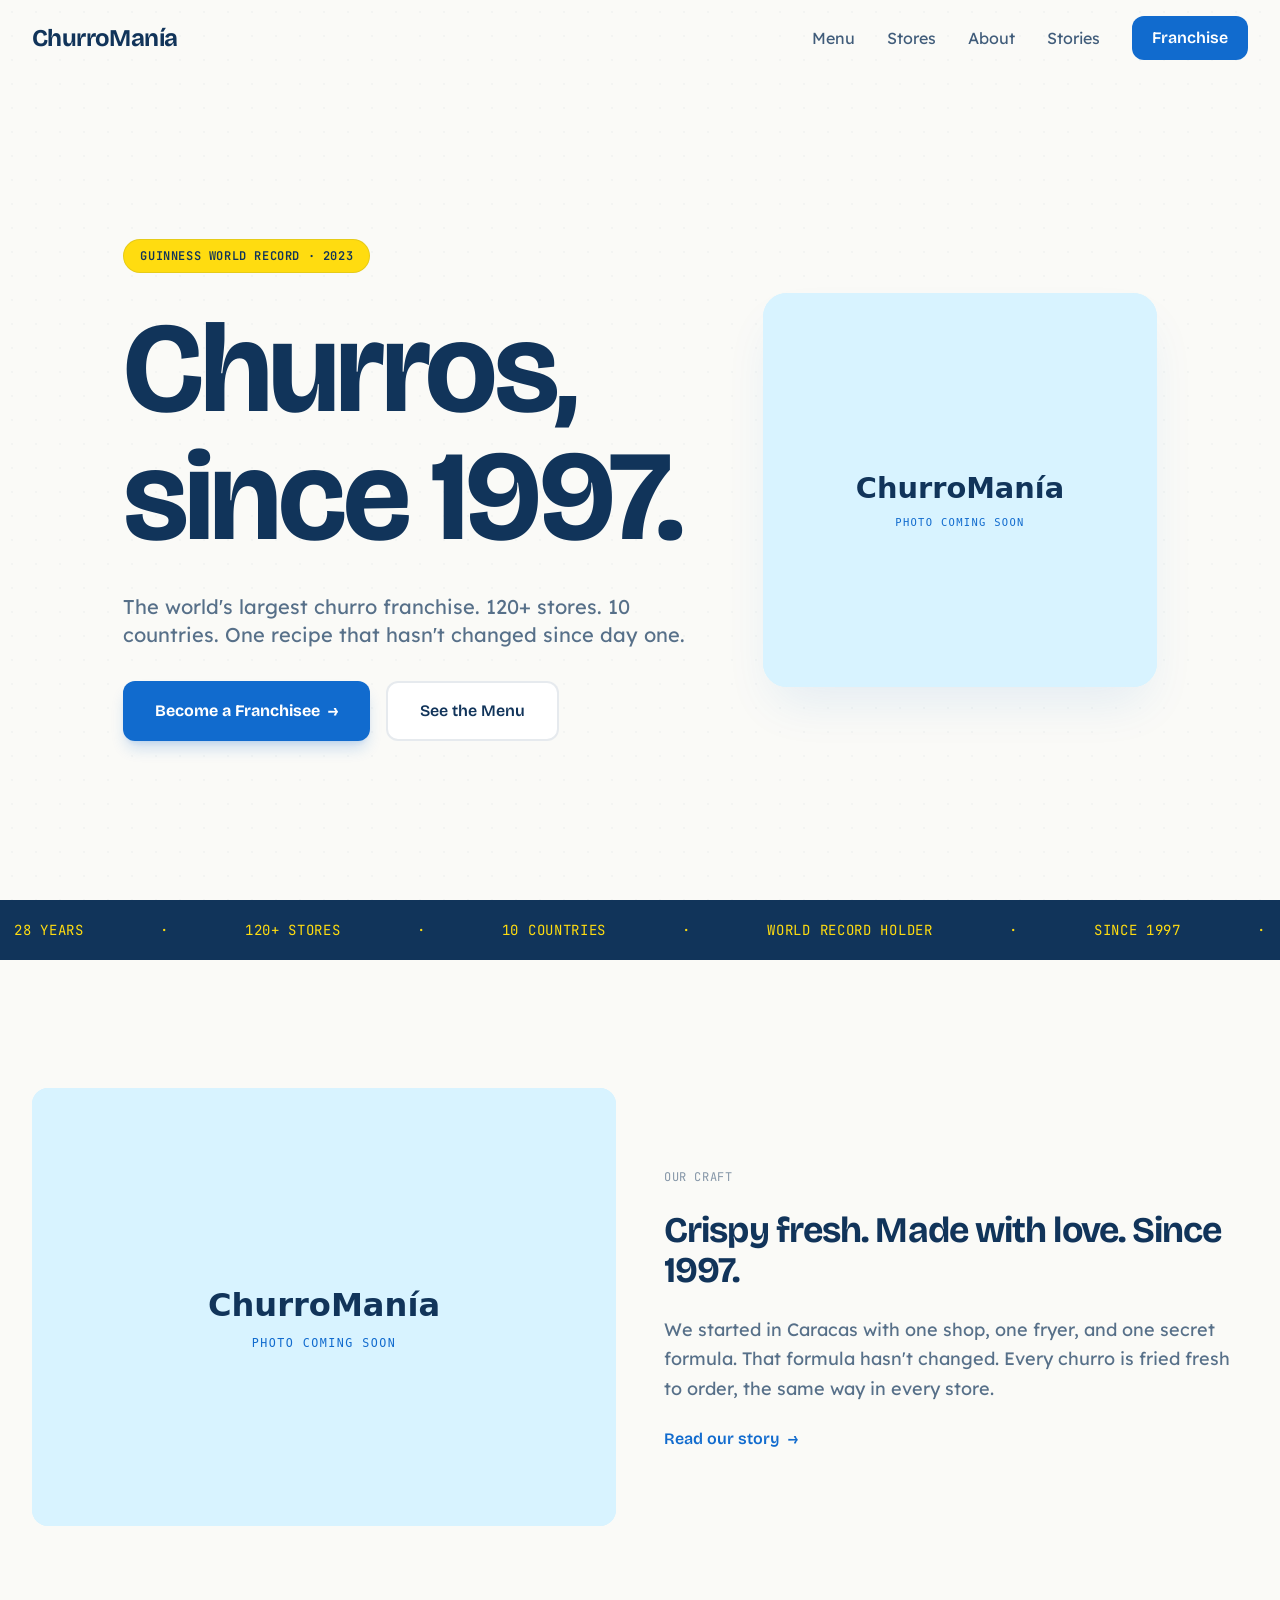
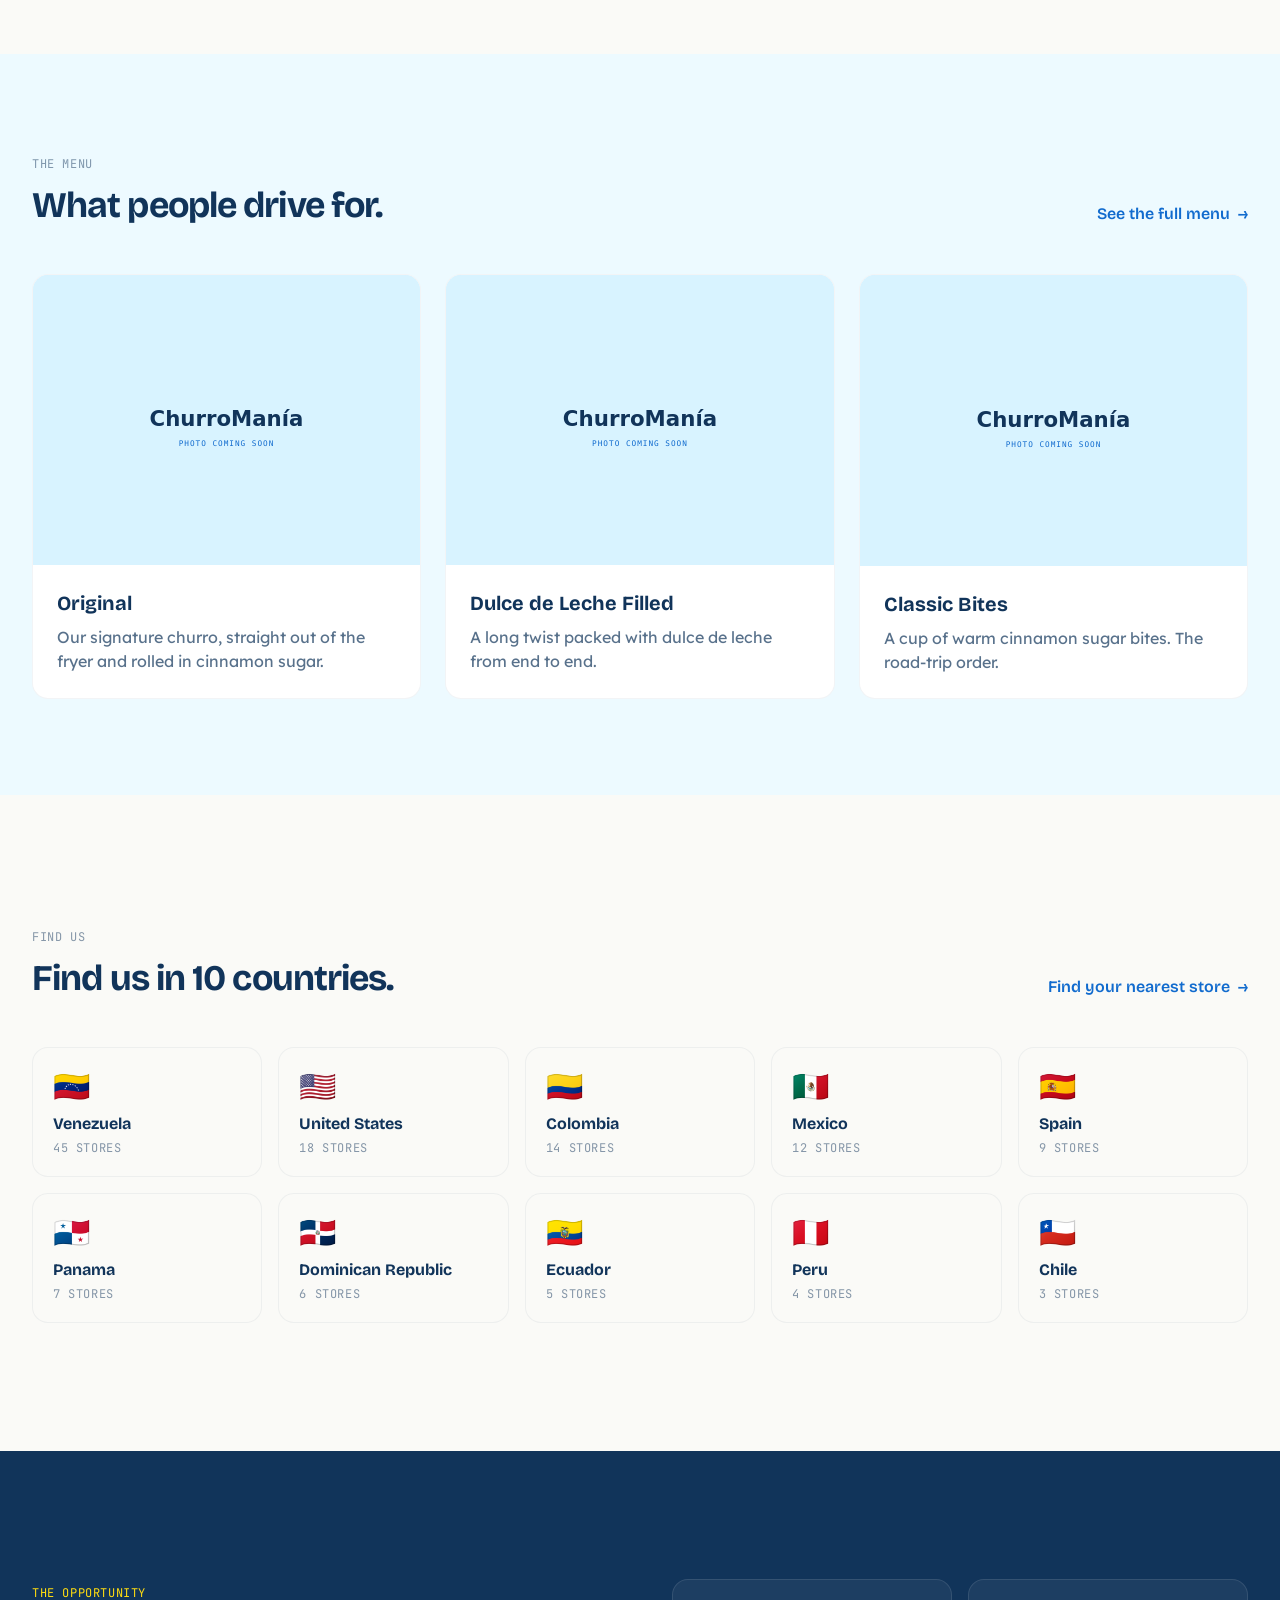
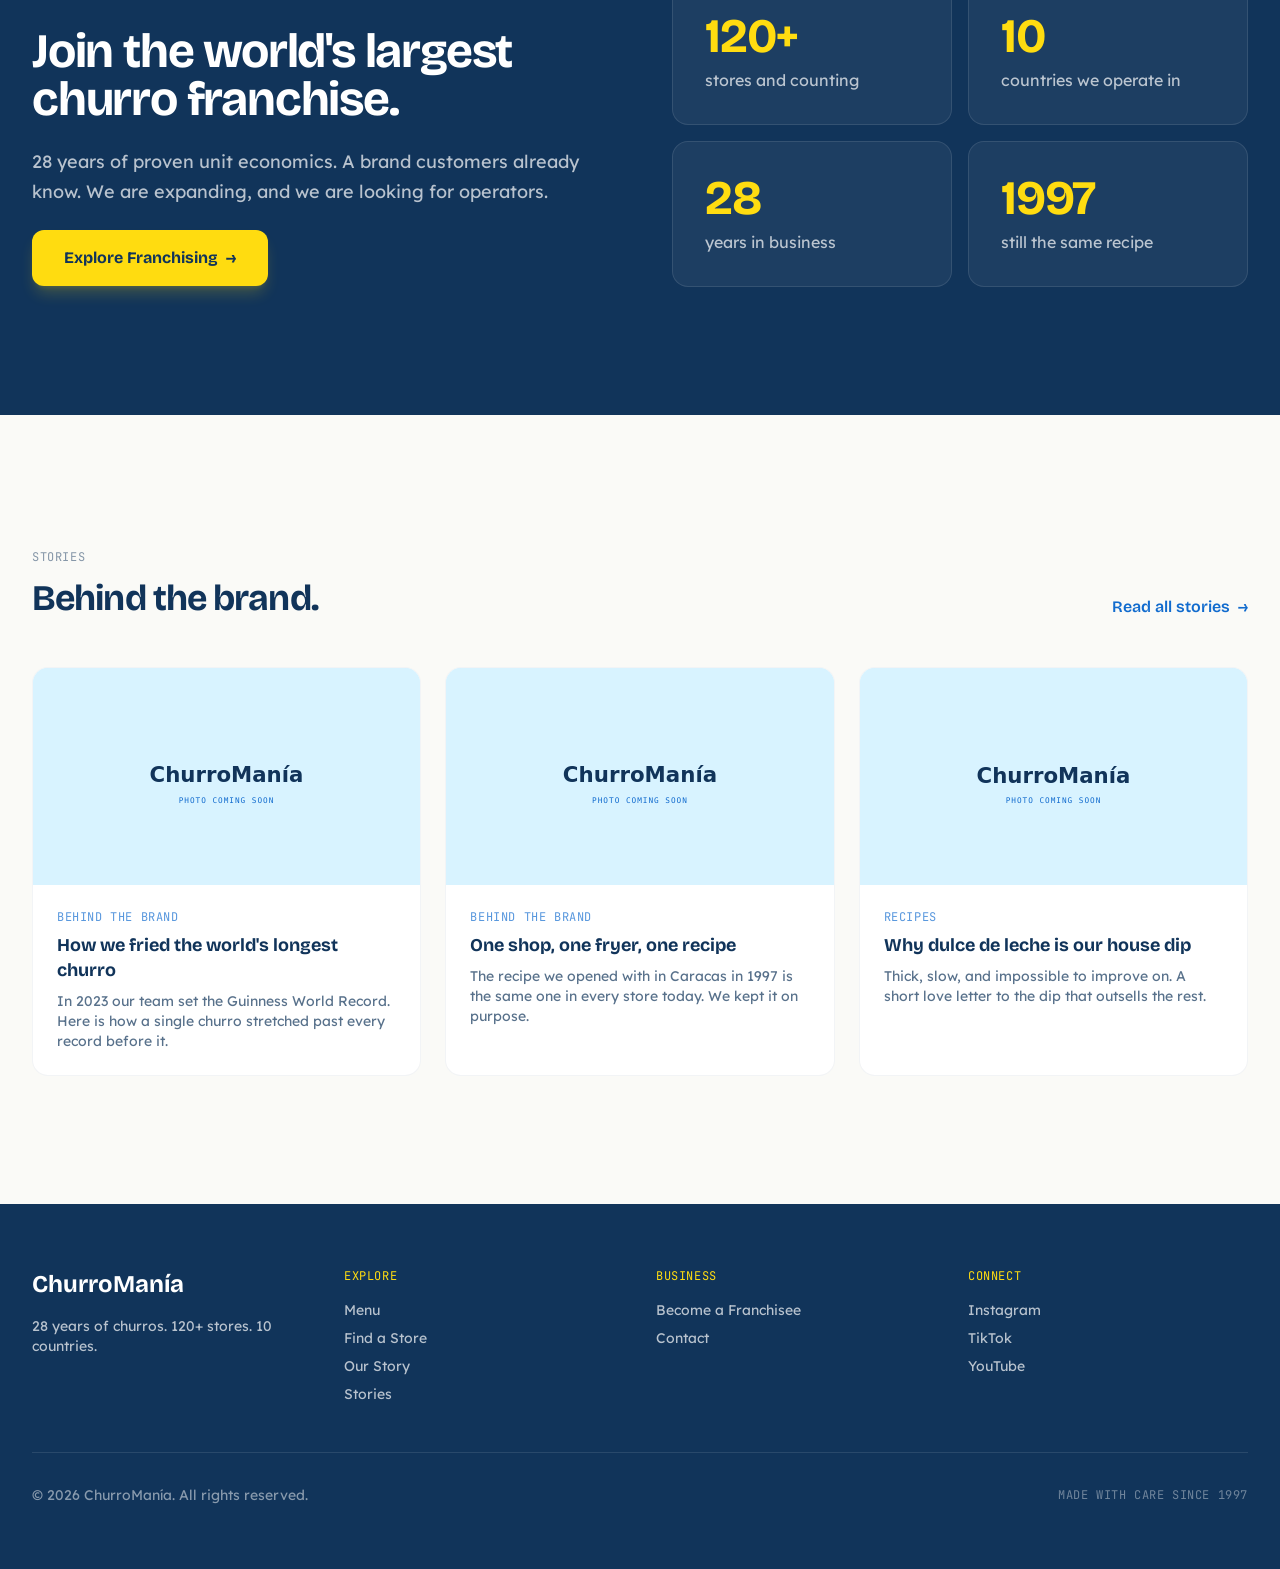
==== commit 8ae04601: "brand voice and product copy pass" ====
--- a/index.html
+++ b/index.html
@@ -4,11 +4,21 @@
   <meta charset="UTF-8">
   <meta name="viewport" content="width=device-width, initial-scale=1.0">
   <title>ChurroManía | Churros Since 1997 | World's Largest Churro Franchise</title>
-  <meta name="description" content="The world's largest churro franchise. 120+ stores across 10 countries. Hand-rolled, fried fresh, since 1997. Holders of the Guinness World Record for longest churro.">
+  <meta name="description" content="The world's largest churro franchise. 120+ stores across 10 countries. Crispy fresh, made with love, since 1997. Holders of the Guinness World Record for longest churro.">
 
   <link rel="preconnect" href="https://fonts.googleapis.com">
   <link rel="preconnect" href="https://fonts.gstatic.com" crossorigin>
   <link href="https://fonts.googleapis.com/css2?family=Bricolage+Grotesque:opsz,wght@12..96,400;12..96,600;12..96,700;12..96,800&family=Lexend+Deca:wght@300;400;500;600&family=JetBrains+Mono:wght@400;500&display=swap" rel="stylesheet">
+
+  <meta property="og:title" content="ChurroManía | Churros Since 1997">
+  <meta property="og:description" content="The world's largest churro franchise. 120+ stores. 10 countries. Crispy fresh since 1997.">
+  <meta property="og:type" content="website">
+  <meta property="og:url" content="https://teoria-teoria.github.io/churromania-site/">
+  <meta property="og:image" content="https://teoria-teoria.github.io/churromania-site/images/hero/hero-churros.jpg">
+  <meta name="twitter:card" content="summary_large_image">
+  <meta name="twitter:title" content="ChurroManía | Churros Since 1997">
+  <meta name="twitter:description" content="The world's largest churro franchise. 120+ stores. 10 countries.">
+  <link rel="canonical" href="https://teoria-teoria.github.io/churromania-site/">
 
   <link rel="stylesheet" href="css/tokens.css">
   <link rel="stylesheet" href="css/styles.css">
@@ -95,14 +105,14 @@
     <section class="py-16 md:py-24 lg:py-32">
       <div class="max-w-7xl mx-auto px-4 md:px-6 lg:px-8 grid grid-cols-1 md:grid-cols-2 gap-8 md:gap-12 items-center">
         <div class="aspect-[4/3] rounded-2xl overflow-hidden bg-cm-blue-pale">
-          <img src="images/hero/story-churros.jpg" alt="A churro being hand-rolled before frying" class="w-full h-full object-cover"
+          <img src="images/hero/story-churros.jpg" alt="Fresh churros dusted with cinnamon sugar" class="w-full h-full object-cover"
             onerror="this.onerror=null;this.src='images/brand/placeholder.svg'">
         </div>
         <div class="space-y-6">
           <span class="font-mono text-xs uppercase tracking-wider text-cm-blue-dark/50">Our craft</span>
-          <h2 class="font-display text-3xl md:text-4xl font-bold tracking-tight text-cm-blue-dark">Hand-rolled. Fried fresh. Every time.</h2>
+          <h2 class="font-display text-3xl md:text-4xl font-bold tracking-tight text-cm-blue-dark text-pretty">Crispy fresh. Made with love. Since 1997.</h2>
           <p class="font-body text-lg text-cm-blue-dark/70 leading-relaxed">
-            We started in Caracas with one shop, one fryer, and one recipe. That recipe hasn't changed. Every churro is rolled by hand and fried to order, the same way in every store across 10 countries.
+            We started in Caracas with one shop, one fryer, and one secret formula. That formula hasn't changed. Every churro is fried fresh to order, the same way in every store.
           </p>
           <a href="about.html" class="inline-flex items-center gap-2 font-display font-semibold text-cm-blue hover:text-cm-blue-deep transition-colors">
             Read our story <span aria-hidden="true">&rarr;</span>
@@ -303,5 +313,36 @@
       }
     })();
   </script>
+
+  <script type="application/ld+json">
+  {
+    "@context": "https://schema.org",
+    "@graph": [
+      {
+        "@type": "Organization",
+        "name": "ChurroManía",
+        "url": "https://teoria-teoria.github.io/churromania-site/",
+        "logo": "https://teoria-teoria.github.io/churromania-site/images/brand/logo.png",
+        "description": "The world's largest churro franchise. 120+ stores across 10 countries. Founded 1997 in Caracas, Venezuela.",
+        "foundingDate": "1997",
+        "foundingLocation": "Caracas, Venezuela",
+        "sameAs": [
+          "https://www.instagram.com/churromania",
+          "https://www.tiktok.com/@churromania"
+        ],
+        "award": "Guinness World Record for Longest Churro, 2023"
+      },
+      {
+        "@type": "FoodEstablishment",
+        "name": "ChurroManía",
+        "servesCuisine": "Churros, Desserts",
+        "url": "https://teoria-teoria.github.io/churromania-site/",
+        "image": "https://teoria-teoria.github.io/churromania-site/images/hero/hero-churros.jpg",
+        "priceRange": "$",
+        "description": "Crispy fresh churros, fried to order. Crispy Manía, Twist Manía, Churro Bites, Big Manía, dips, shakes, and coffee."
+      }
+    ]
+  }
+  </script>
 </body>
 </html>
--- a/css/tokens.css
+++ b/css/tokens.css
@@ -1,4 +1,4 @@
-/* tokens.css — ChurroManía brand tokens as CSS variables.
+/* tokens.css - ChurroManía brand tokens as CSS variables.
    Tailwind already has these via the config; exposed here as :root vars too
    for any direct CSS use. Loaded before the compiled styles.css. */
 
--- a/css/styles.css
+++ b/css/styles.css
@@ -1 +1 @@
-*,:after,:before{--tw-border-spacing-x:0;--tw-border-spacing-y:0;--tw-translate-x:0;--tw-translate-y:0;--tw-rotate:0;--tw-skew-x:0;--tw-skew-y:0;--tw-scale-x:1;--tw-scale-y:1;--tw-pan-x: ;--tw-pan-y: ;--tw-pinch-zoom: ;--tw-scroll-snap-strictness:proximity;--tw-gradient-from-position: ;--tw-gradient-via-position: ;--tw-gradient-to-position: ;--tw-ordinal: ;--tw-slashed-zero: ;--tw-numeric-figure: ;--tw-numeric-spacing: ;--tw-numeric-fraction: ;--tw-ring-inset: ;--tw-ring-offset-width:0px;--tw-ring-offset-color:#fff;--tw-ring-color:rgba(59,130,246,.5);--tw-ring-offset-shadow:0 0 #0000;--tw-ring-shadow:0 0 #0000;--tw-shadow:0 0 #0000;--tw-shadow-colored:0 0 #0000;--tw-blur: ;--tw-brightness: ;--tw-contrast: ;--tw-grayscale: ;--tw-hue-rotate: ;--tw-invert: ;--tw-saturate: ;--tw-sepia: ;--tw-drop-shadow: ;--tw-backdrop-blur: ;--tw-backdrop-brightness: ;--tw-backdrop-contrast: ;--tw-backdrop-grayscale: ;--tw-backdrop-hue-rotate: ;--tw-backdrop-invert: ;--tw-backdrop-opacity: ;--tw-backdrop-saturate: ;--tw-backdrop-sepia: ;--tw-contain-size: ;--tw-contain-layout: ;--tw-contain-paint: ;--tw-contain-style: }::backdrop{--tw-border-spacing-x:0;--tw-border-spacing-y:0;--tw-translate-x:0;--tw-translate-y:0;--tw-rotate:0;--tw-skew-x:0;--tw-skew-y:0;--tw-scale-x:1;--tw-scale-y:1;--tw-pan-x: ;--tw-pan-y: ;--tw-pinch-zoom: ;--tw-scroll-snap-strictness:proximity;--tw-gradient-from-position: ;--tw-gradient-via-position: ;--tw-gradient-to-position: ;--tw-ordinal: ;--tw-slashed-zero: ;--tw-numeric-figure: ;--tw-numeric-spacing: ;--tw-numeric-fraction: ;--tw-ring-inset: ;--tw-ring-offset-width:0px;--tw-ring-offset-color:#fff;--tw-ring-color:rgba(59,130,246,.5);--tw-ring-offset-shadow:0 0 #0000;--tw-ring-shadow:0 0 #0000;--tw-shadow:0 0 #0000;--tw-shadow-colored:0 0 #0000;--tw-blur: ;--tw-brightness: ;--tw-contrast: ;--tw-grayscale: ;--tw-hue-rotate: ;--tw-invert: ;--tw-saturate: ;--tw-sepia: ;--tw-drop-shadow: ;--tw-backdrop-blur: ;--tw-backdrop-brightness: ;--tw-backdrop-contrast: ;--tw-backdrop-grayscale: ;--tw-backdrop-hue-rotate: ;--tw-backdrop-invert: ;--tw-backdrop-opacity: ;--tw-backdrop-saturate: ;--tw-backdrop-sepia: ;--tw-contain-size: ;--tw-contain-layout: ;--tw-contain-paint: ;--tw-contain-style: }/*! tailwindcss v3.4.19 | MIT License | https://tailwindcss.com*/*,:after,:before{box-sizing:border-box;border:0 solid #e5e7eb}:after,:before{--tw-content:""}:host,html{line-height:1.5;-webkit-text-size-adjust:100%;-moz-tab-size:4;-o-tab-size:4;tab-size:4;font-family:ui-sans-serif,system-ui,sans-serif,Apple Color Emoji,Segoe UI Emoji,Segoe UI Symbol,Noto Color Emoji;font-feature-settings:normal;font-variation-settings:normal;-webkit-tap-highlight-color:transparent}body{margin:0;line-height:inherit}hr{height:0;color:inherit;border-top-width:1px}abbr:where([title]){-webkit-text-decoration:underline dotted;text-decoration:underline dotted}h1,h2,h3,h4,h5,h6{font-size:inherit;font-weight:inherit}a{color:inherit;text-decoration:inherit}b,strong{font-weight:bolder}code,kbd,pre,samp{font-family:JetBrains Mono,monospace;font-feature-settings:normal;font-variation-settings:normal;font-size:1em}small{font-size:80%}sub,sup{font-size:75%;line-height:0;position:relative;vertical-align:baseline}sub{bottom:-.25em}sup{top:-.5em}table{text-indent:0;border-color:inherit;border-collapse:collapse}button,input,optgroup,select,textarea{font-family:inherit;font-feature-settings:inherit;font-variation-settings:inherit;font-size:100%;font-weight:inherit;line-height:inherit;letter-spacing:inherit;color:inherit;margin:0;padding:0}button,select{text-transform:none}button,input:where([type=button]),input:where([type=reset]),input:where([type=submit]){-webkit-appearance:button;background-color:transparent;background-image:none}:-moz-focusring{outline:auto}:-moz-ui-invalid{box-shadow:none}progress{vertical-align:baseline}::-webkit-inner-spin-button,::-webkit-outer-spin-button{height:auto}[type=search]{-webkit-appearance:textfield;outline-offset:-2px}::-webkit-search-decoration{-webkit-appearance:none}::-webkit-file-upload-button{-webkit-appearance:button;font:inherit}summary{display:list-item}blockquote,dd,dl,figure,h1,h2,h3,h4,h5,h6,hr,p,pre{margin:0}fieldset{margin:0}fieldset,legend{padding:0}menu,ol,ul{list-style:none;margin:0;padding:0}dialog{padding:0}textarea{resize:vertical}input::-moz-placeholder,textarea::-moz-placeholder{opacity:1;color:#9ca3af}input::placeholder,textarea::placeholder{opacity:1;color:#9ca3af}[role=button],button{cursor:pointer}:disabled{cursor:default}audio,canvas,embed,iframe,img,object,svg,video{display:block;vertical-align:middle}img,video{max-width:100%;height:auto}[hidden]:where(:not([hidden=until-found])){display:none}html{scroll-behavior:smooth}body{font-family:var(--font-body);color:var(--cm-blue-dark);background:var(--cm-cream);-webkit-font-smoothing:antialiased;-moz-osx-font-smoothing:grayscale}::-moz-selection{background:var(--cm-yellow);color:var(--cm-blue-dark)}::selection{background:var(--cm-yellow);color:var(--cm-blue-dark)}.fixed{position:fixed}.absolute{position:absolute}.relative{position:relative}.sticky{position:sticky}.inset-0{inset:0}.left-0{left:0}.right-0{right:0}.top-0{top:0}.z-50{z-index:50}.mx-auto{margin-left:auto;margin-right:auto}.-mr-2{margin-right:-.5rem}.mb-12{margin-bottom:3rem}.mb-2{margin-bottom:.5rem}.mb-4{margin-bottom:1rem}.mt-1{margin-top:.25rem}.mt-12{margin-top:3rem}.mt-2{margin-top:.5rem}.block{display:block}.flex{display:flex}.inline-flex{display:inline-flex}.grid{display:grid}.hidden{display:none}.aspect-\[16\/9\]{aspect-ratio:16/9}.aspect-\[4\/3\]{aspect-ratio:4/3}.aspect-square{aspect-ratio:1/1}.h-6{height:1.5rem}.h-full{height:100%}.min-h-screen{min-height:100vh}.w-6{width:1.5rem}.w-full{width:100%}.max-w-7xl{max-width:80rem}.max-w-xl{max-width:36rem}.grid-cols-1{grid-template-columns:repeat(1,minmax(0,1fr))}.grid-cols-2{grid-template-columns:repeat(2,minmax(0,1fr))}.flex-col{flex-direction:column}.items-center{align-items:center}.justify-center{justify-content:center}.justify-between{justify-content:space-between}.gap-1{gap:.25rem}.gap-10{gap:2.5rem}.gap-2{gap:.5rem}.gap-4{gap:1rem}.gap-6{gap:1.5rem}.gap-8{gap:2rem}.space-y-2>:not([hidden])~:not([hidden]){--tw-space-y-reverse:0;margin-top:calc(.5rem*(1 - var(--tw-space-y-reverse)));margin-bottom:calc(.5rem*var(--tw-space-y-reverse))}.space-y-3>:not([hidden])~:not([hidden]){--tw-space-y-reverse:0;margin-top:calc(.75rem*(1 - var(--tw-space-y-reverse)));margin-bottom:calc(.75rem*var(--tw-space-y-reverse))}.space-y-6>:not([hidden])~:not([hidden]){--tw-space-y-reverse:0;margin-top:calc(1.5rem*(1 - var(--tw-space-y-reverse)));margin-bottom:calc(1.5rem*var(--tw-space-y-reverse))}.space-y-8>:not([hidden])~:not([hidden]){--tw-space-y-reverse:0;margin-top:calc(2rem*(1 - var(--tw-space-y-reverse)));margin-bottom:calc(2rem*var(--tw-space-y-reverse))}.overflow-hidden{overflow:hidden}.whitespace-nowrap{white-space:nowrap}.rounded-2xl{border-radius:1rem}.rounded-3xl{border-radius:1.5rem}.rounded-full{border-radius:9999px}.rounded-xl{border-radius:.75rem}.border{border-width:1px}.border-2{border-width:2px}.border-t{border-top-width:1px}.border-cm-blue-dark\/10{border-color:rgba(17,52,90,.1)}.border-cm-blue-dark\/5{border-color:rgba(17,52,90,.05)}.border-white\/10{border-color:hsla(0,0%,100%,.1)}.bg-cm-blue{--tw-bg-opacity:1;background-color:rgb(17 107 206/var(--tw-bg-opacity,1))}.bg-cm-blue-bg{--tw-bg-opacity:1;background-color:rgb(237 250 255/var(--tw-bg-opacity,1))}.bg-cm-blue-dark{--tw-bg-opacity:1;background-color:rgb(17 52 90/var(--tw-bg-opacity,1))}.bg-cm-blue-pale{--tw-bg-opacity:1;background-color:rgb(216 243 255/var(--tw-bg-opacity,1))}.bg-cm-cream{--tw-bg-opacity:1;background-color:rgb(250 250 247/var(--tw-bg-opacity,1))}.bg-cm-yellow{--tw-bg-opacity:1;background-color:rgb(255 220 16/var(--tw-bg-opacity,1))}.bg-white{--tw-bg-opacity:1;background-color:rgb(255 255 255/var(--tw-bg-opacity,1))}.bg-white\/5{background-color:hsla(0,0%,100%,.05)}.bg-white\/80{background-color:hsla(0,0%,100%,.8)}.bg-white\/95{background-color:hsla(0,0%,100%,.95)}.object-cover{-o-object-fit:cover;object-fit:cover}.p-2{padding:.5rem}.p-5{padding:1.25rem}.p-6{padding:1.5rem}.px-4{padding-left:1rem;padding-right:1rem}.px-5{padding-left:1.25rem;padding-right:1.25rem}.px-8{padding-left:2rem;padding-right:2rem}.py-16{padding-top:4rem;padding-bottom:4rem}.py-2{padding-top:.5rem;padding-bottom:.5rem}.py-2\.5{padding-top:.625rem;padding-bottom:.625rem}.py-3{padding-top:.75rem;padding-bottom:.75rem}.py-4{padding-top:1rem;padding-bottom:1rem}.py-5{padding-top:1.25rem;padding-bottom:1.25rem}.pt-20{padding-top:5rem}.pt-8{padding-top:2rem}.font-body{font-family:Lexend Deca,system-ui,sans-serif}.font-display{font-family:Bricolage Grotesque,system-ui,sans-serif}.font-mono{font-family:JetBrains Mono,monospace}.text-2xl{font-size:1.5rem;line-height:2rem}.text-3xl{font-size:1.875rem;line-height:2.25rem}.text-4xl{font-size:2.25rem;line-height:2.5rem}.text-6xl{font-size:3.75rem;line-height:1}.text-lg{font-size:1.125rem;line-height:1.75rem}.text-sm{font-size:.875rem;line-height:1.25rem}.text-xl{font-size:1.25rem;line-height:1.75rem}.text-xs{font-size:.75rem;line-height:1rem}.font-bold{font-weight:700}.font-semibold{font-weight:600}.uppercase{text-transform:uppercase}.leading-\[0\.9\]{line-height:.9}.leading-relaxed{line-height:1.625}.leading-snug{line-height:1.375}.tracking-tight{letter-spacing:-.025em}.tracking-wider{letter-spacing:.05em}.text-cm-blue{--tw-text-opacity:1;color:rgb(17 107 206/var(--tw-text-opacity,1))}.text-cm-blue-dark{--tw-text-opacity:1;color:rgb(17 52 90/var(--tw-text-opacity,1))}.text-cm-blue-dark\/50{color:rgba(17,52,90,.5)}.text-cm-blue-dark\/70{color:rgba(17,52,90,.7)}.text-cm-blue-dark\/80{color:rgba(17,52,90,.8)}.text-cm-blue\/70{color:rgba(17,107,206,.7)}.text-cm-yellow{--tw-text-opacity:1;color:rgb(255 220 16/var(--tw-text-opacity,1))}.text-white{--tw-text-opacity:1;color:rgb(255 255 255/var(--tw-text-opacity,1))}.text-white\/40{color:hsla(0,0%,100%,.4)}.text-white\/50{color:hsla(0,0%,100%,.5)}.text-white\/70{color:hsla(0,0%,100%,.7)}.opacity-50{opacity:.5}.shadow-2xl{--tw-shadow:0 25px 50px -12px rgba(0,0,0,.25);--tw-shadow-colored:0 25px 50px -12px var(--tw-shadow-color)}.shadow-2xl,.shadow-lg{box-shadow:var(--tw-ring-offset-shadow,0 0 #0000),var(--tw-ring-shadow,0 0 #0000),var(--tw-shadow)}.shadow-lg{--tw-shadow:0 10px 15px -3px rgba(0,0,0,.1),0 4px 6px -4px rgba(0,0,0,.1);--tw-shadow-colored:0 10px 15px -3px var(--tw-shadow-color),0 4px 6px -4px var(--tw-shadow-color)}.shadow-sm{--tw-shadow:0 1px 2px 0 rgba(0,0,0,.05);--tw-shadow-colored:0 1px 2px 0 var(--tw-shadow-color);box-shadow:var(--tw-ring-offset-shadow,0 0 #0000),var(--tw-ring-shadow,0 0 #0000),var(--tw-shadow)}.shadow-cm-blue\/10{--tw-shadow-color:rgba(17,107,206,.1);--tw-shadow:var(--tw-shadow-colored)}.shadow-cm-blue\/20{--tw-shadow-color:rgba(17,107,206,.2);--tw-shadow:var(--tw-shadow-colored)}.shadow-cm-yellow\/20{--tw-shadow-color:rgba(255,220,16,.2);--tw-shadow:var(--tw-shadow-colored)}.blur{--tw-blur:blur(8px);filter:var(--tw-blur) var(--tw-brightness) var(--tw-contrast) var(--tw-grayscale) var(--tw-hue-rotate) var(--tw-invert) var(--tw-saturate) var(--tw-sepia) var(--tw-drop-shadow)}.backdrop-blur-md{--tw-backdrop-blur:blur(12px);-webkit-backdrop-filter:var(--tw-backdrop-blur) var(--tw-backdrop-brightness) var(--tw-backdrop-contrast) var(--tw-backdrop-grayscale) var(--tw-backdrop-hue-rotate) var(--tw-backdrop-invert) var(--tw-backdrop-opacity) var(--tw-backdrop-saturate) var(--tw-backdrop-sepia);backdrop-filter:var(--tw-backdrop-blur) var(--tw-backdrop-brightness) var(--tw-backdrop-contrast) var(--tw-backdrop-grayscale) var(--tw-backdrop-hue-rotate) var(--tw-backdrop-invert) var(--tw-backdrop-opacity) var(--tw-backdrop-saturate) var(--tw-backdrop-sepia)}.transition-all{transition-property:all;transition-timing-function:cubic-bezier(.4,0,.2,1);transition-duration:.15s}.transition-colors{transition-property:color,background-color,border-color,text-decoration-color,fill,stroke;transition-timing-function:cubic-bezier(.4,0,.2,1);transition-duration:.15s}.transition-transform{transition-property:transform;transition-timing-function:cubic-bezier(.4,0,.2,1);transition-duration:.15s}.duration-200{transition-duration:.2s}.duration-300{transition-duration:.3s}.bg-dot-grid{background-image:radial-gradient(circle at center,rgba(17,52,90,.06) 1px,transparent 0);background-size:24px 24px}.scroll-target{scroll-margin-top:100px}.marquee{display:flex;overflow:hidden;-webkit-user-select:none;-moz-user-select:none;user-select:none;gap:3rem}.marquee__content{flex-shrink:0;display:flex;justify-content:space-around;min-width:100%;animation:scroll 30s linear infinite;gap:3rem}@keyframes scroll{0%{transform:translateX(0)}to{transform:translateX(-100%)}}.fade-up{opacity:0;transform:translateY(20px);animation:fadeUp .6s ease-out forwards}.fade-up-delay-1{animation-delay:.1s}.fade-up-delay-2{animation-delay:.2s}.fade-up-delay-3{animation-delay:.3s}@keyframes fadeUp{to{opacity:1;transform:translateY(0)}}@media (prefers-reduced-motion:reduce){.fade-up,.marquee__content{animation:none}.fade-up{opacity:1;transform:none}html{scroll-behavior:auto}}.hover\:-translate-y-0\.5:hover{--tw-translate-y:-0.125rem;transform:translate(var(--tw-translate-x),var(--tw-translate-y)) rotate(var(--tw-rotate)) skewX(var(--tw-skew-x)) skewY(var(--tw-skew-y)) scaleX(var(--tw-scale-x)) scaleY(var(--tw-scale-y))}.hover\:border-cm-blue:hover{--tw-border-opacity:1;border-color:rgb(17 107 206/var(--tw-border-opacity,1))}.hover\:bg-cm-blue-deep:hover{--tw-bg-opacity:1;background-color:rgb(19 84 149/var(--tw-bg-opacity,1))}.hover\:bg-cm-orange:hover{--tw-bg-opacity:1;background-color:rgb(247 146 0/var(--tw-bg-opacity,1))}.hover\:text-cm-blue:hover{--tw-text-opacity:1;color:rgb(17 107 206/var(--tw-text-opacity,1))}.hover\:text-cm-blue-deep:hover{--tw-text-opacity:1;color:rgb(19 84 149/var(--tw-text-opacity,1))}.hover\:text-white:hover{--tw-text-opacity:1;color:rgb(255 255 255/var(--tw-text-opacity,1))}.hover\:shadow-lg:hover{--tw-shadow:0 10px 15px -3px rgba(0,0,0,.1),0 4px 6px -4px rgba(0,0,0,.1);--tw-shadow-colored:0 10px 15px -3px var(--tw-shadow-color),0 4px 6px -4px var(--tw-shadow-color)}.hover\:shadow-lg:hover,.hover\:shadow-xl:hover{box-shadow:var(--tw-ring-offset-shadow,0 0 #0000),var(--tw-ring-shadow,0 0 #0000),var(--tw-shadow)}.hover\:shadow-xl:hover{--tw-shadow:0 20px 25px -5px rgba(0,0,0,.1),0 8px 10px -6px rgba(0,0,0,.1);--tw-shadow-colored:0 20px 25px -5px var(--tw-shadow-color),0 8px 10px -6px var(--tw-shadow-color)}.hover\:shadow-cm-blue\/30:hover{--tw-shadow-color:rgba(17,107,206,.3);--tw-shadow:var(--tw-shadow-colored)}.hover\:shadow-cm-blue\/5:hover{--tw-shadow-color:rgba(17,107,206,.05);--tw-shadow:var(--tw-shadow-colored)}.group:hover .group-hover\:scale-105{--tw-scale-x:1.05;--tw-scale-y:1.05;transform:translate(var(--tw-translate-x),var(--tw-translate-y)) rotate(var(--tw-rotate)) skewX(var(--tw-skew-x)) skewY(var(--tw-skew-y)) scaleX(var(--tw-scale-x)) scaleY(var(--tw-scale-y))}@media (min-width:640px){.sm\:grid-cols-3{grid-template-columns:repeat(3,minmax(0,1fr))}.sm\:flex-row{flex-direction:row}}@media (min-width:768px){.md\:flex{display:flex}.md\:hidden{display:none}.md\:grid-cols-2{grid-template-columns:repeat(2,minmax(0,1fr))}.md\:grid-cols-3{grid-template-columns:repeat(3,minmax(0,1fr))}.md\:grid-cols-4{grid-template-columns:repeat(4,minmax(0,1fr))}.md\:flex-row{flex-direction:row}.md\:items-end{align-items:flex-end}.md\:justify-between{justify-content:space-between}.md\:gap-12{gap:3rem}.md\:p-8{padding:2rem}.md\:px-6{padding-left:1.5rem;padding-right:1.5rem}.md\:py-24{padding-top:6rem;padding-bottom:6rem}.md\:text-4xl{font-size:2.25rem;line-height:2.5rem}.md\:text-5xl{font-size:3rem;line-height:1}.md\:text-8xl{font-size:6rem;line-height:1}.md\:text-xl{font-size:1.25rem;line-height:1.75rem}}@media (min-width:1024px){.lg\:col-span-5{grid-column:span 5/span 5}.lg\:col-span-7{grid-column:span 7/span 7}.lg\:grid-cols-12{grid-template-columns:repeat(12,minmax(0,1fr))}.lg\:grid-cols-2{grid-template-columns:repeat(2,minmax(0,1fr))}.lg\:grid-cols-5{grid-template-columns:repeat(5,minmax(0,1fr))}.lg\:gap-16{gap:4rem}.lg\:px-8{padding-left:2rem;padding-right:2rem}.lg\:py-32{padding-top:8rem;padding-bottom:8rem}.lg\:text-9xl{font-size:8rem;line-height:1}}+*,:after,:before{--tw-border-spacing-x:0;--tw-border-spacing-y:0;--tw-translate-x:0;--tw-translate-y:0;--tw-rotate:0;--tw-skew-x:0;--tw-skew-y:0;--tw-scale-x:1;--tw-scale-y:1;--tw-pan-x: ;--tw-pan-y: ;--tw-pinch-zoom: ;--tw-scroll-snap-strictness:proximity;--tw-gradient-from-position: ;--tw-gradient-via-position: ;--tw-gradient-to-position: ;--tw-ordinal: ;--tw-slashed-zero: ;--tw-numeric-figure: ;--tw-numeric-spacing: ;--tw-numeric-fraction: ;--tw-ring-inset: ;--tw-ring-offset-width:0px;--tw-ring-offset-color:#fff;--tw-ring-color:rgba(59,130,246,.5);--tw-ring-offset-shadow:0 0 #0000;--tw-ring-shadow:0 0 #0000;--tw-shadow:0 0 #0000;--tw-shadow-colored:0 0 #0000;--tw-blur: ;--tw-brightness: ;--tw-contrast: ;--tw-grayscale: ;--tw-hue-rotate: ;--tw-invert: ;--tw-saturate: ;--tw-sepia: ;--tw-drop-shadow: ;--tw-backdrop-blur: ;--tw-backdrop-brightness: ;--tw-backdrop-contrast: ;--tw-backdrop-grayscale: ;--tw-backdrop-hue-rotate: ;--tw-backdrop-invert: ;--tw-backdrop-opacity: ;--tw-backdrop-saturate: ;--tw-backdrop-sepia: ;--tw-contain-size: ;--tw-contain-layout: ;--tw-contain-paint: ;--tw-contain-style: }::backdrop{--tw-border-spacing-x:0;--tw-border-spacing-y:0;--tw-translate-x:0;--tw-translate-y:0;--tw-rotate:0;--tw-skew-x:0;--tw-skew-y:0;--tw-scale-x:1;--tw-scale-y:1;--tw-pan-x: ;--tw-pan-y: ;--tw-pinch-zoom: ;--tw-scroll-snap-strictness:proximity;--tw-gradient-from-position: ;--tw-gradient-via-position: ;--tw-gradient-to-position: ;--tw-ordinal: ;--tw-slashed-zero: ;--tw-numeric-figure: ;--tw-numeric-spacing: ;--tw-numeric-fraction: ;--tw-ring-inset: ;--tw-ring-offset-width:0px;--tw-ring-offset-color:#fff;--tw-ring-color:rgba(59,130,246,.5);--tw-ring-offset-shadow:0 0 #0000;--tw-ring-shadow:0 0 #0000;--tw-shadow:0 0 #0000;--tw-shadow-colored:0 0 #0000;--tw-blur: ;--tw-brightness: ;--tw-contrast: ;--tw-grayscale: ;--tw-hue-rotate: ;--tw-invert: ;--tw-saturate: ;--tw-sepia: ;--tw-drop-shadow: ;--tw-backdrop-blur: ;--tw-backdrop-brightness: ;--tw-backdrop-contrast: ;--tw-backdrop-grayscale: ;--tw-backdrop-hue-rotate: ;--tw-backdrop-invert: ;--tw-backdrop-opacity: ;--tw-backdrop-saturate: ;--tw-backdrop-sepia: ;--tw-contain-size: ;--tw-contain-layout: ;--tw-contain-paint: ;--tw-contain-style: }/*! tailwindcss v3.4.19 | MIT License | https://tailwindcss.com*/*,:after,:before{box-sizing:border-box;border:0 solid #e5e7eb}:after,:before{--tw-content:""}:host,html{line-height:1.5;-webkit-text-size-adjust:100%;-moz-tab-size:4;-o-tab-size:4;tab-size:4;font-family:ui-sans-serif,system-ui,sans-serif,Apple Color Emoji,Segoe UI Emoji,Segoe UI Symbol,Noto Color Emoji;font-feature-settings:normal;font-variation-settings:normal;-webkit-tap-highlight-color:transparent}body{margin:0;line-height:inherit}hr{height:0;color:inherit;border-top-width:1px}abbr:where([title]){-webkit-text-decoration:underline dotted;text-decoration:underline dotted}h1,h2,h3,h4,h5,h6{font-size:inherit;font-weight:inherit}a{color:inherit;text-decoration:inherit}b,strong{font-weight:bolder}code,kbd,pre,samp{font-family:JetBrains Mono,monospace;font-feature-settings:normal;font-variation-settings:normal;font-size:1em}small{font-size:80%}sub,sup{font-size:75%;line-height:0;position:relative;vertical-align:baseline}sub{bottom:-.25em}sup{top:-.5em}table{text-indent:0;border-color:inherit;border-collapse:collapse}button,input,optgroup,select,textarea{font-family:inherit;font-feature-settings:inherit;font-variation-settings:inherit;font-size:100%;font-weight:inherit;line-height:inherit;letter-spacing:inherit;color:inherit;margin:0;padding:0}button,select{text-transform:none}button,input:where([type=button]),input:where([type=reset]),input:where([type=submit]){-webkit-appearance:button;background-color:transparent;background-image:none}:-moz-focusring{outline:auto}:-moz-ui-invalid{box-shadow:none}progress{vertical-align:baseline}::-webkit-inner-spin-button,::-webkit-outer-spin-button{height:auto}[type=search]{-webkit-appearance:textfield;outline-offset:-2px}::-webkit-search-decoration{-webkit-appearance:none}::-webkit-file-upload-button{-webkit-appearance:button;font:inherit}summary{display:list-item}blockquote,dd,dl,figure,h1,h2,h3,h4,h5,h6,hr,p,pre{margin:0}fieldset{margin:0}fieldset,legend{padding:0}menu,ol,ul{list-style:none;margin:0;padding:0}dialog{padding:0}textarea{resize:vertical}input::-moz-placeholder,textarea::-moz-placeholder{opacity:1;color:#9ca3af}input::placeholder,textarea::placeholder{opacity:1;color:#9ca3af}[role=button],button{cursor:pointer}:disabled{cursor:default}audio,canvas,embed,iframe,img,object,svg,video{display:block;vertical-align:middle}img,video{max-width:100%;height:auto}[hidden]:where(:not([hidden=until-found])){display:none}html{scroll-behavior:smooth}body{font-family:var(--font-body);color:var(--cm-blue-dark);background:var(--cm-cream);-webkit-font-smoothing:antialiased;-moz-osx-font-smoothing:grayscale}::-moz-selection{background:var(--cm-yellow);color:var(--cm-blue-dark)}::selection{background:var(--cm-yellow);color:var(--cm-blue-dark)}.fixed{position:fixed}.absolute{position:absolute}.relative{position:relative}.sticky{position:sticky}.inset-0{inset:0}.-left-\[9px\]{left:-9px}.left-0{left:0}.right-0{right:0}.top-0{top:0}.top-1{top:.25rem}.top-\[68px\]{top:68px}.z-40{z-index:40}.z-50{z-index:50}.mx-auto{margin-left:auto;margin-right:auto}.-mr-2{margin-right:-.5rem}.mb-1{margin-bottom:.25rem}.mb-10{margin-bottom:2.5rem}.mb-12{margin-bottom:3rem}.mb-2{margin-bottom:.5rem}.mb-3{margin-bottom:.75rem}.mb-4{margin-bottom:1rem}.mb-6{margin-bottom:1.5rem}.mb-8{margin-bottom:2rem}.ml-3{margin-left:.75rem}.mt-1{margin-top:.25rem}.mt-12{margin-top:3rem}.mt-2{margin-top:.5rem}.mt-4{margin-top:1rem}.block{display:block}.inline{display:inline}.flex{display:flex}.inline-flex{display:inline-flex}.table{display:table}.grid{display:grid}.hidden{display:none}.aspect-\[16\/9\]{aspect-ratio:16/9}.aspect-\[4\/3\]{aspect-ratio:4/3}.aspect-square{aspect-ratio:1/1}.h-12{height:3rem}.h-4{height:1rem}.h-6{height:1.5rem}.h-full{height:100%}.min-h-screen{min-height:100vh}.w-12{width:3rem}.w-4{width:1rem}.w-6{width:1.5rem}.w-full{width:100%}.max-w-2xl{max-width:42rem}.max-w-3xl{max-width:48rem}.max-w-4xl{max-width:56rem}.max-w-7xl{max-width:80rem}.max-w-xl{max-width:36rem}.shrink-0{flex-shrink:0}.cursor-pointer{cursor:pointer}.list-none{list-style-type:none}.grid-cols-1{grid-template-columns:repeat(1,minmax(0,1fr))}.grid-cols-2{grid-template-columns:repeat(2,minmax(0,1fr))}.flex-col{flex-direction:column}.flex-wrap{flex-wrap:wrap}.items-start{align-items:flex-start}.items-center{align-items:center}.items-baseline{align-items:baseline}.justify-center{justify-content:center}.justify-between{justify-content:space-between}.gap-1{gap:.25rem}.gap-10{gap:2.5rem}.gap-2{gap:.5rem}.gap-3{gap:.75rem}.gap-4{gap:1rem}.gap-6{gap:1.5rem}.gap-8{gap:2rem}.space-y-1>:not([hidden])~:not([hidden]){--tw-space-y-reverse:0;margin-top:calc(.25rem*(1 - var(--tw-space-y-reverse)));margin-bottom:calc(.25rem*var(--tw-space-y-reverse))}.space-y-10>:not([hidden])~:not([hidden]){--tw-space-y-reverse:0;margin-top:calc(2.5rem*(1 - var(--tw-space-y-reverse)));margin-bottom:calc(2.5rem*var(--tw-space-y-reverse))}.space-y-16>:not([hidden])~:not([hidden]){--tw-space-y-reverse:0;margin-top:calc(4rem*(1 - var(--tw-space-y-reverse)));margin-bottom:calc(4rem*var(--tw-space-y-reverse))}.space-y-2>:not([hidden])~:not([hidden]){--tw-space-y-reverse:0;margin-top:calc(.5rem*(1 - var(--tw-space-y-reverse)));margin-bottom:calc(.5rem*var(--tw-space-y-reverse))}.space-y-3>:not([hidden])~:not([hidden]){--tw-space-y-reverse:0;margin-top:calc(.75rem*(1 - var(--tw-space-y-reverse)));margin-bottom:calc(.75rem*var(--tw-space-y-reverse))}.space-y-4>:not([hidden])~:not([hidden]){--tw-space-y-reverse:0;margin-top:calc(1rem*(1 - var(--tw-space-y-reverse)));margin-bottom:calc(1rem*var(--tw-space-y-reverse))}.space-y-6>:not([hidden])~:not([hidden]){--tw-space-y-reverse:0;margin-top:calc(1.5rem*(1 - var(--tw-space-y-reverse)));margin-bottom:calc(1.5rem*var(--tw-space-y-reverse))}.space-y-8>:not([hidden])~:not([hidden]){--tw-space-y-reverse:0;margin-top:calc(2rem*(1 - var(--tw-space-y-reverse)));margin-bottom:calc(2rem*var(--tw-space-y-reverse))}.overflow-hidden{overflow:hidden}.overflow-x-auto{overflow-x:auto}.whitespace-nowrap{white-space:nowrap}.rounded-2xl{border-radius:1rem}.rounded-3xl{border-radius:1.5rem}.rounded-full{border-radius:9999px}.rounded-lg{border-radius:.5rem}.rounded-xl{border-radius:.75rem}.border{border-width:1px}.border-2{border-width:2px}.border-y{border-top-width:1px}.border-b,.border-y{border-bottom-width:1px}.border-l-2{border-left-width:2px}.border-t{border-top-width:1px}.border-cm-blue{--tw-border-opacity:1;border-color:rgb(17 107 206/var(--tw-border-opacity,1))}.border-cm-blue-dark\/10{border-color:rgba(17,52,90,.1)}.border-cm-blue-dark\/15{border-color:rgba(17,52,90,.15)}.border-cm-blue-dark\/5{border-color:rgba(17,52,90,.05)}.border-cm-cream{--tw-border-opacity:1;border-color:rgb(250 250 247/var(--tw-border-opacity,1))}.border-cm-yellow{--tw-border-opacity:1;border-color:rgb(255 220 16/var(--tw-border-opacity,1))}.border-white\/10{border-color:hsla(0,0%,100%,.1)}.bg-cm-blue{--tw-bg-opacity:1;background-color:rgb(17 107 206/var(--tw-bg-opacity,1))}.bg-cm-blue-bg{--tw-bg-opacity:1;background-color:rgb(237 250 255/var(--tw-bg-opacity,1))}.bg-cm-blue-dark{--tw-bg-opacity:1;background-color:rgb(17 52 90/var(--tw-bg-opacity,1))}.bg-cm-blue-pale{--tw-bg-opacity:1;background-color:rgb(216 243 255/var(--tw-bg-opacity,1))}.bg-cm-cream{--tw-bg-opacity:1;background-color:rgb(250 250 247/var(--tw-bg-opacity,1))}.bg-cm-cream\/90{background-color:hsla(60,23%,97%,.9)}.bg-cm-yellow{--tw-bg-opacity:1;background-color:rgb(255 220 16/var(--tw-bg-opacity,1))}.bg-cm-yellow\/20{background-color:rgba(255,220,16,.2)}.bg-cm-yellow\/30{background-color:rgba(255,220,16,.3)}.bg-white{--tw-bg-opacity:1;background-color:rgb(255 255 255/var(--tw-bg-opacity,1))}.bg-white\/5{background-color:hsla(0,0%,100%,.05)}.bg-white\/80{background-color:hsla(0,0%,100%,.8)}.bg-white\/95{background-color:hsla(0,0%,100%,.95)}.object-cover{-o-object-fit:cover;object-fit:cover}.p-2{padding:.5rem}.p-5{padding:1.25rem}.p-6{padding:1.5rem}.p-8{padding:2rem}.px-2{padding-left:.5rem;padding-right:.5rem}.px-4{padding-left:1rem;padding-right:1rem}.px-5{padding-left:1.25rem;padding-right:1.25rem}.px-6{padding-left:1.5rem;padding-right:1.5rem}.px-8{padding-left:2rem;padding-right:2rem}.py-1{padding-top:.25rem;padding-bottom:.25rem}.py-10{padding-top:2.5rem;padding-bottom:2.5rem}.py-12{padding-top:3rem;padding-bottom:3rem}.py-16{padding-top:4rem;padding-bottom:4rem}.py-2{padding-top:.5rem;padding-bottom:.5rem}.py-2\.5{padding-top:.625rem;padding-bottom:.625rem}.py-3{padding-top:.75rem;padding-bottom:.75rem}.py-4{padding-top:1rem;padding-bottom:1rem}.py-5{padding-top:1.25rem;padding-bottom:1.25rem}.pb-12{padding-bottom:3rem}.pb-16{padding-bottom:4rem}.pb-20{padding-bottom:5rem}.pb-8{padding-bottom:2rem}.pl-8{padding-left:2rem}.pr-4{padding-right:1rem}.pt-2{padding-top:.5rem}.pt-20{padding-top:5rem}.pt-32{padding-top:8rem}.pt-4{padding-top:1rem}.pt-8{padding-top:2rem}.text-left{text-align:left}.text-center{text-align:center}.font-body{font-family:Lexend Deca,system-ui,sans-serif}.font-display{font-family:Bricolage Grotesque,system-ui,sans-serif}.font-mono{font-family:JetBrains Mono,monospace}.text-2xl{font-size:1.5rem;line-height:2rem}.text-3xl{font-size:1.875rem;line-height:2.25rem}.text-4xl{font-size:2.25rem;line-height:2.5rem}.text-5xl{font-size:3rem;line-height:1}.text-6xl{font-size:3.75rem;line-height:1}.text-\[10px\]{font-size:10px}.text-lg{font-size:1.125rem;line-height:1.75rem}.text-sm{font-size:.875rem;line-height:1.25rem}.text-xl{font-size:1.25rem;line-height:1.75rem}.text-xs{font-size:.75rem;line-height:1rem}.font-bold{font-weight:700}.font-semibold{font-weight:600}.uppercase{text-transform:uppercase}.leading-\[0\.95\]{line-height:.95}.leading-\[0\.9\]{line-height:.9}.leading-none{line-height:1}.leading-relaxed{line-height:1.625}.leading-snug{line-height:1.375}.tracking-tight{letter-spacing:-.025em}.tracking-wider{letter-spacing:.05em}.text-cm-blue{--tw-text-opacity:1;color:rgb(17 107 206/var(--tw-text-opacity,1))}.text-cm-blue-dark{--tw-text-opacity:1;color:rgb(17 52 90/var(--tw-text-opacity,1))}.text-cm-blue-dark\/30{color:rgba(17,52,90,.3)}.text-cm-blue-dark\/40{color:rgba(17,52,90,.4)}.text-cm-blue-dark\/50{color:rgba(17,52,90,.5)}.text-cm-blue-dark\/60{color:rgba(17,52,90,.6)}.text-cm-blue-dark\/70{color:rgba(17,52,90,.7)}.text-cm-blue-dark\/80{color:rgba(17,52,90,.8)}.text-cm-blue\/70{color:rgba(17,107,206,.7)}.text-cm-yellow{--tw-text-opacity:1;color:rgb(255 220 16/var(--tw-text-opacity,1))}.text-white{--tw-text-opacity:1;color:rgb(255 255 255/var(--tw-text-opacity,1))}.text-white\/40{color:hsla(0,0%,100%,.4)}.text-white\/50{color:hsla(0,0%,100%,.5)}.text-white\/70{color:hsla(0,0%,100%,.7)}.accent-cm-blue{accent-color:#116bce}.opacity-50{opacity:.5}.shadow-2xl{--tw-shadow:0 25px 50px -12px rgba(0,0,0,.25);--tw-shadow-colored:0 25px 50px -12px var(--tw-shadow-color)}.shadow-2xl,.shadow-lg{box-shadow:var(--tw-ring-offset-shadow,0 0 #0000),var(--tw-ring-shadow,0 0 #0000),var(--tw-shadow)}.shadow-lg{--tw-shadow:0 10px 15px -3px rgba(0,0,0,.1),0 4px 6px -4px rgba(0,0,0,.1);--tw-shadow-colored:0 10px 15px -3px var(--tw-shadow-color),0 4px 6px -4px var(--tw-shadow-color)}.shadow-sm{--tw-shadow:0 1px 2px 0 rgba(0,0,0,.05);--tw-shadow-colored:0 1px 2px 0 var(--tw-shadow-color);box-shadow:var(--tw-ring-offset-shadow,0 0 #0000),var(--tw-ring-shadow,0 0 #0000),var(--tw-shadow)}.shadow-cm-blue\/10{--tw-shadow-color:rgba(17,107,206,.1);--tw-shadow:var(--tw-shadow-colored)}.shadow-cm-blue\/20{--tw-shadow-color:rgba(17,107,206,.2);--tw-shadow:var(--tw-shadow-colored)}.shadow-cm-yellow\/20{--tw-shadow-color:rgba(255,220,16,.2);--tw-shadow:var(--tw-shadow-colored)}.outline-none{outline:2px solid transparent;outline-offset:2px}.blur{--tw-blur:blur(8px)}.blur,.filter{filter:var(--tw-blur) var(--tw-brightness) var(--tw-contrast) var(--tw-grayscale) var(--tw-hue-rotate) var(--tw-invert) var(--tw-saturate) var(--tw-sepia) var(--tw-drop-shadow)}.backdrop-blur-md{--tw-backdrop-blur:blur(12px);-webkit-backdrop-filter:var(--tw-backdrop-blur) var(--tw-backdrop-brightness) var(--tw-backdrop-contrast) var(--tw-backdrop-grayscale) var(--tw-backdrop-hue-rotate) var(--tw-backdrop-invert) var(--tw-backdrop-opacity) var(--tw-backdrop-saturate) var(--tw-backdrop-sepia);backdrop-filter:var(--tw-backdrop-blur) var(--tw-backdrop-brightness) var(--tw-backdrop-contrast) var(--tw-backdrop-grayscale) var(--tw-backdrop-hue-rotate) var(--tw-backdrop-invert) var(--tw-backdrop-opacity) var(--tw-backdrop-saturate) var(--tw-backdrop-sepia)}.transition-all{transition-property:all;transition-timing-function:cubic-bezier(.4,0,.2,1);transition-duration:.15s}.transition-colors{transition-property:color,background-color,border-color,text-decoration-color,fill,stroke;transition-timing-function:cubic-bezier(.4,0,.2,1);transition-duration:.15s}.transition-transform{transition-property:transform;transition-timing-function:cubic-bezier(.4,0,.2,1);transition-duration:.15s}.duration-200{transition-duration:.2s}.duration-300{transition-duration:.3s}.bg-dot-grid{background-image:radial-gradient(circle at center,rgba(17,52,90,.06) 1px,transparent 0);background-size:24px 24px}.scroll-target{scroll-margin-top:100px}.marquee{display:flex;overflow:hidden;-webkit-user-select:none;-moz-user-select:none;user-select:none;gap:3rem}.marquee__content{flex-shrink:0;display:flex;justify-content:space-around;min-width:100%;animation:scroll 30s linear infinite;gap:3rem}@keyframes scroll{0%{transform:translateX(0)}to{transform:translateX(-100%)}}.fade-up{opacity:0;transform:translateY(20px);animation:fadeUp .6s ease-out forwards}.fade-up-delay-1{animation-delay:.1s}.fade-up-delay-2{animation-delay:.2s}.fade-up-delay-3{animation-delay:.3s}@keyframes fadeUp{to{opacity:1;transform:translateY(0)}}@media (prefers-reduced-motion:reduce){.fade-up,.marquee__content{animation:none}.fade-up{opacity:1;transform:none}html{scroll-behavior:auto}}.hover\:-translate-y-0\.5:hover{--tw-translate-y:-0.125rem;transform:translate(var(--tw-translate-x),var(--tw-translate-y)) rotate(var(--tw-rotate)) skewX(var(--tw-skew-x)) skewY(var(--tw-skew-y)) scaleX(var(--tw-scale-x)) scaleY(var(--tw-scale-y))}.hover\:border-cm-blue:hover{--tw-border-opacity:1;border-color:rgb(17 107 206/var(--tw-border-opacity,1))}.hover\:bg-cm-blue-deep:hover{--tw-bg-opacity:1;background-color:rgb(19 84 149/var(--tw-bg-opacity,1))}.hover\:bg-cm-orange:hover{--tw-bg-opacity:1;background-color:rgb(247 146 0/var(--tw-bg-opacity,1))}.hover\:text-cm-blue:hover{--tw-text-opacity:1;color:rgb(17 107 206/var(--tw-text-opacity,1))}.hover\:text-cm-blue-deep:hover{--tw-text-opacity:1;color:rgb(19 84 149/var(--tw-text-opacity,1))}.hover\:text-white:hover{--tw-text-opacity:1;color:rgb(255 255 255/var(--tw-text-opacity,1))}.hover\:underline:hover{text-decoration-line:underline}.hover\:shadow-lg:hover{--tw-shadow:0 10px 15px -3px rgba(0,0,0,.1),0 4px 6px -4px rgba(0,0,0,.1);--tw-shadow-colored:0 10px 15px -3px var(--tw-shadow-color),0 4px 6px -4px var(--tw-shadow-color)}.hover\:shadow-lg:hover,.hover\:shadow-xl:hover{box-shadow:var(--tw-ring-offset-shadow,0 0 #0000),var(--tw-ring-shadow,0 0 #0000),var(--tw-shadow)}.hover\:shadow-xl:hover{--tw-shadow:0 20px 25px -5px rgba(0,0,0,.1),0 8px 10px -6px rgba(0,0,0,.1);--tw-shadow-colored:0 20px 25px -5px var(--tw-shadow-color),0 8px 10px -6px var(--tw-shadow-color)}.hover\:shadow-cm-blue\/30:hover{--tw-shadow-color:rgba(17,107,206,.3);--tw-shadow:var(--tw-shadow-colored)}.hover\:shadow-cm-blue\/5:hover{--tw-shadow-color:rgba(17,107,206,.05);--tw-shadow:var(--tw-shadow-colored)}.focus\:border-cm-blue:focus{--tw-border-opacity:1;border-color:rgb(17 107 206/var(--tw-border-opacity,1))}.focus\:ring-2:focus{--tw-ring-offset-shadow:var(--tw-ring-inset) 0 0 0 var(--tw-ring-offset-width) var(--tw-ring-offset-color);--tw-ring-shadow:var(--tw-ring-inset) 0 0 0 calc(2px + var(--tw-ring-offset-width)) var(--tw-ring-color);box-shadow:var(--tw-ring-offset-shadow),var(--tw-ring-shadow),var(--tw-shadow,0 0 #0000)}.focus\:ring-cm-blue\/30:focus{--tw-ring-color:rgba(17,107,206,.3)}.group[open] .group-open\:rotate-45{--tw-rotate:45deg}.group:hover .group-hover\:scale-105,.group[open] .group-open\:rotate-45{transform:translate(var(--tw-translate-x),var(--tw-translate-y)) rotate(var(--tw-rotate)) skewX(var(--tw-skew-x)) skewY(var(--tw-skew-y)) scaleX(var(--tw-scale-x)) scaleY(var(--tw-scale-y))}.group:hover .group-hover\:scale-105{--tw-scale-x:1.05;--tw-scale-y:1.05}@media (min-width:640px){.sm\:col-span-2{grid-column:span 2/span 2}.sm\:grid-cols-2{grid-template-columns:repeat(2,minmax(0,1fr))}.sm\:grid-cols-3{grid-template-columns:repeat(3,minmax(0,1fr))}.sm\:flex-row{flex-direction:row}}@media (min-width:768px){.md\:flex{display:flex}.md\:hidden{display:none}.md\:grid-cols-2{grid-template-columns:repeat(2,minmax(0,1fr))}.md\:grid-cols-3{grid-template-columns:repeat(3,minmax(0,1fr))}.md\:grid-cols-4{grid-template-columns:repeat(4,minmax(0,1fr))}.md\:flex-row{flex-direction:row}.md\:items-end{align-items:flex-end}.md\:justify-between{justify-content:space-between}.md\:gap-12{gap:3rem}.md\:space-y-24>:not([hidden])~:not([hidden]){--tw-space-y-reverse:0;margin-top:calc(6rem*(1 - var(--tw-space-y-reverse)));margin-bottom:calc(6rem*var(--tw-space-y-reverse))}.md\:p-12{padding:3rem}.md\:p-8{padding:2rem}.md\:px-6{padding-left:1.5rem;padding-right:1.5rem}.md\:py-16{padding-top:4rem;padding-bottom:4rem}.md\:py-24{padding-top:6rem;padding-bottom:6rem}.md\:pb-16{padding-bottom:4rem}.md\:pb-24{padding-bottom:6rem}.md\:pt-40{padding-top:10rem}.md\:pt-44{padding-top:11rem}.md\:text-3xl{font-size:1.875rem;line-height:2.25rem}.md\:text-4xl{font-size:2.25rem;line-height:2.5rem}.md\:text-5xl{font-size:3rem;line-height:1}.md\:text-6xl{font-size:3.75rem;line-height:1}.md\:text-7xl{font-size:4.5rem;line-height:1}.md\:text-8xl{font-size:6rem;line-height:1}.md\:text-xl{font-size:1.25rem;line-height:1.75rem}}@media (min-width:1024px){.lg\:col-span-5{grid-column:span 5/span 5}.lg\:col-span-7{grid-column:span 7/span 7}.lg\:grid-cols-12{grid-template-columns:repeat(12,minmax(0,1fr))}.lg\:grid-cols-2{grid-template-columns:repeat(2,minmax(0,1fr))}.lg\:grid-cols-3{grid-template-columns:repeat(3,minmax(0,1fr))}.lg\:grid-cols-5{grid-template-columns:repeat(5,minmax(0,1fr))}.lg\:gap-16{gap:4rem}.lg\:px-8{padding-left:2rem;padding-right:2rem}.lg\:py-32{padding-top:8rem;padding-bottom:8rem}.lg\:text-9xl{font-size:8rem;line-height:1}}
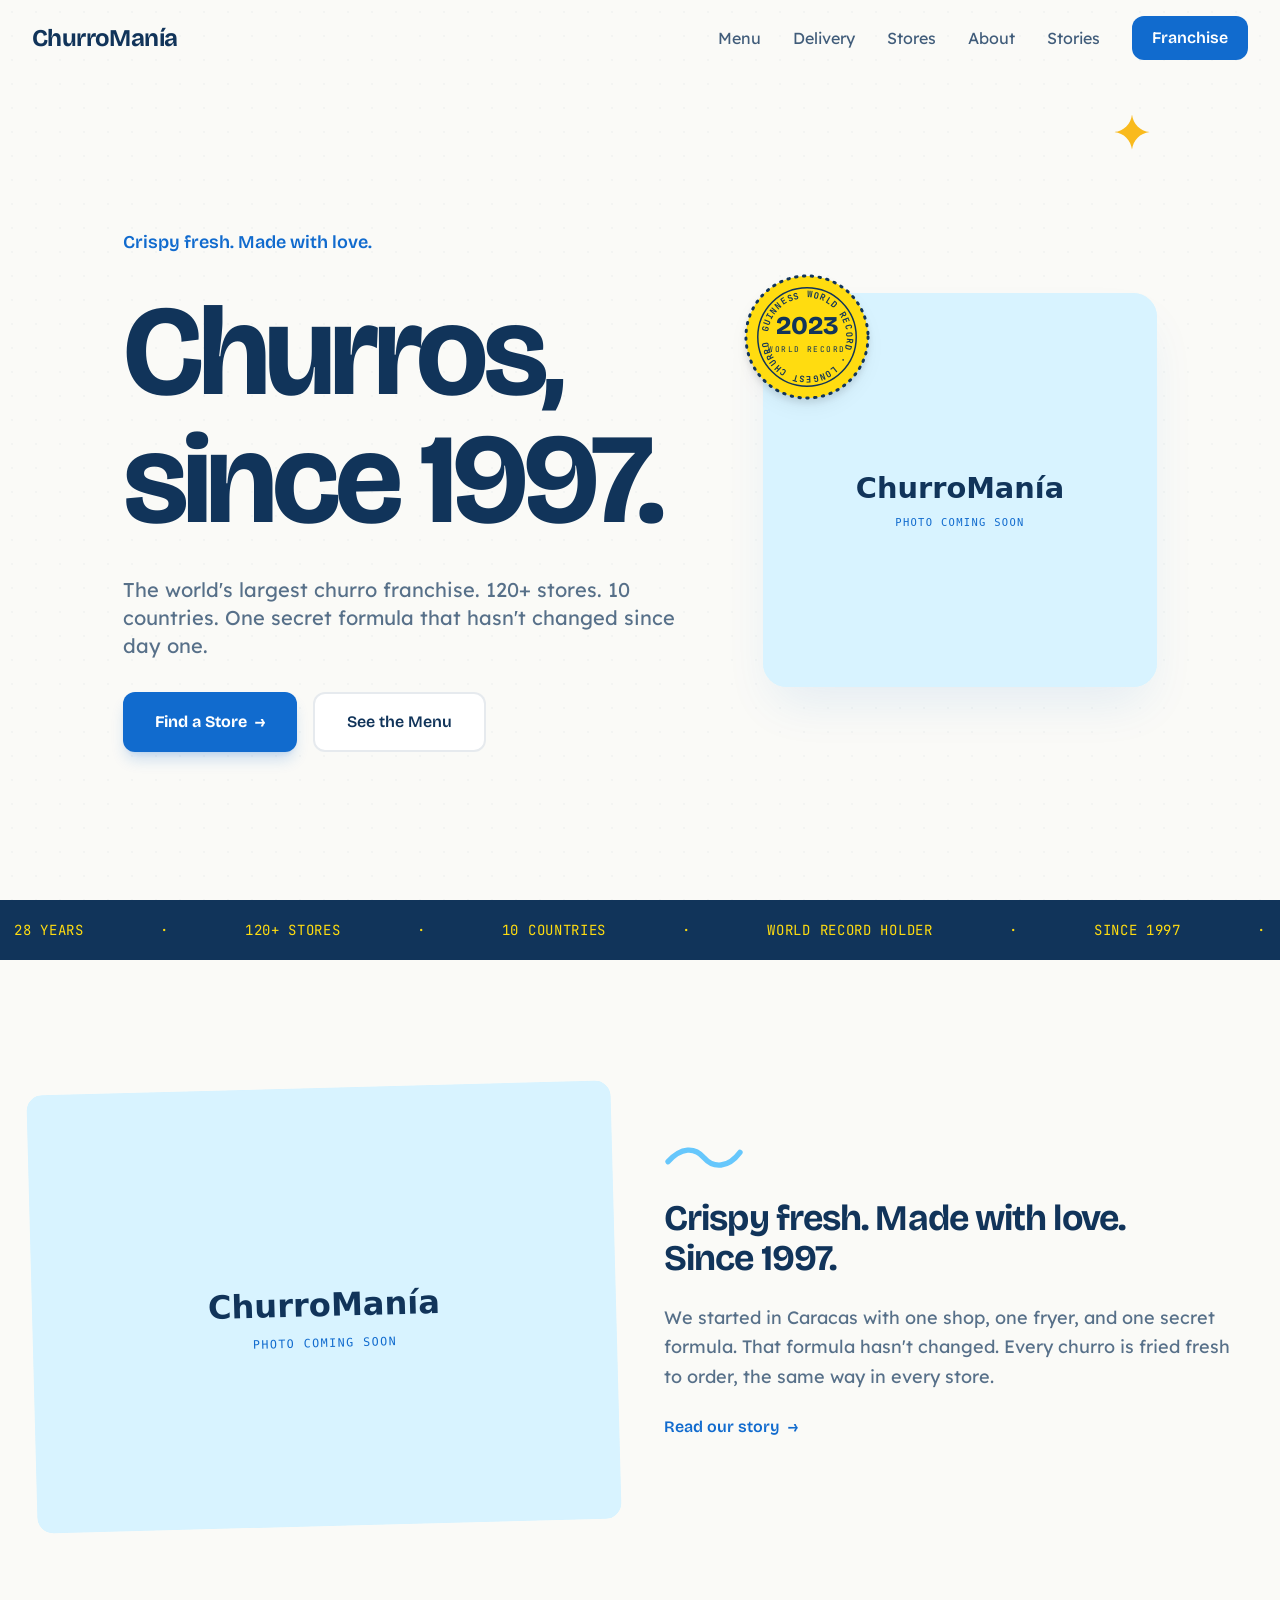
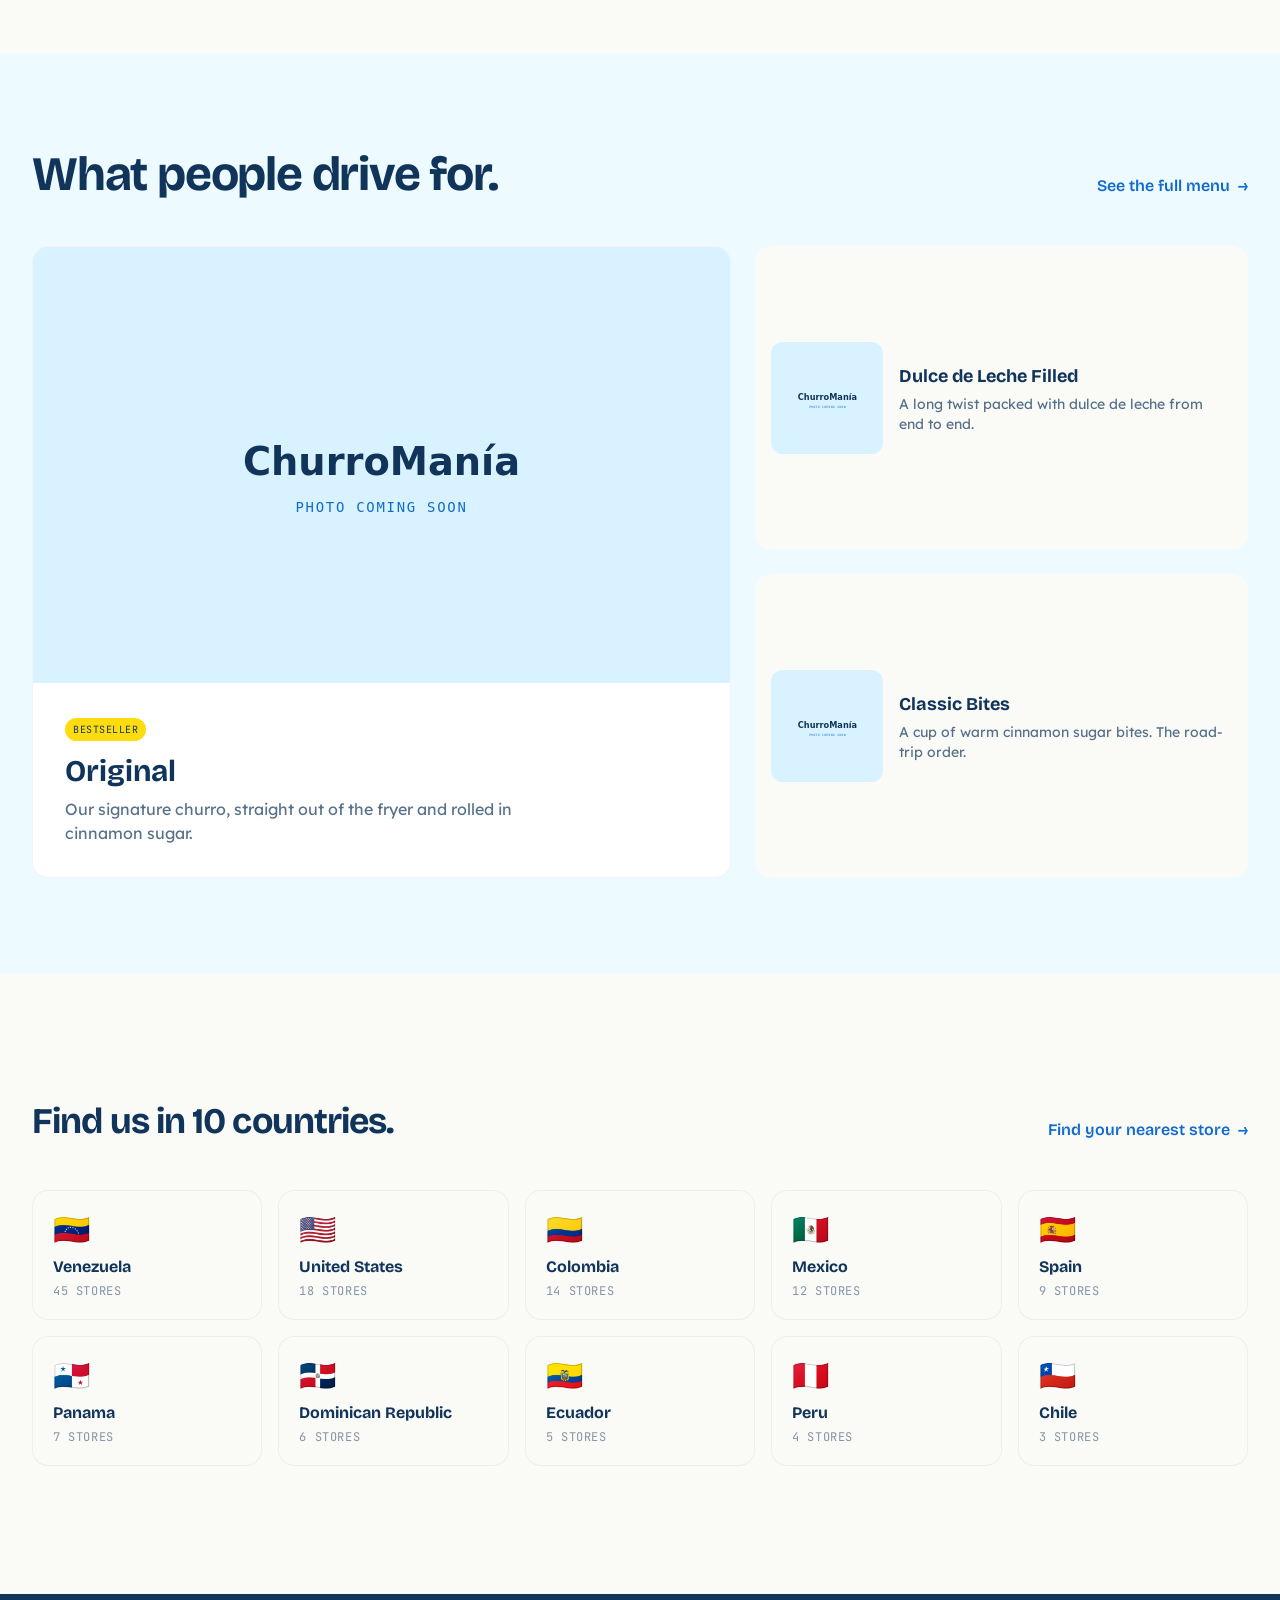
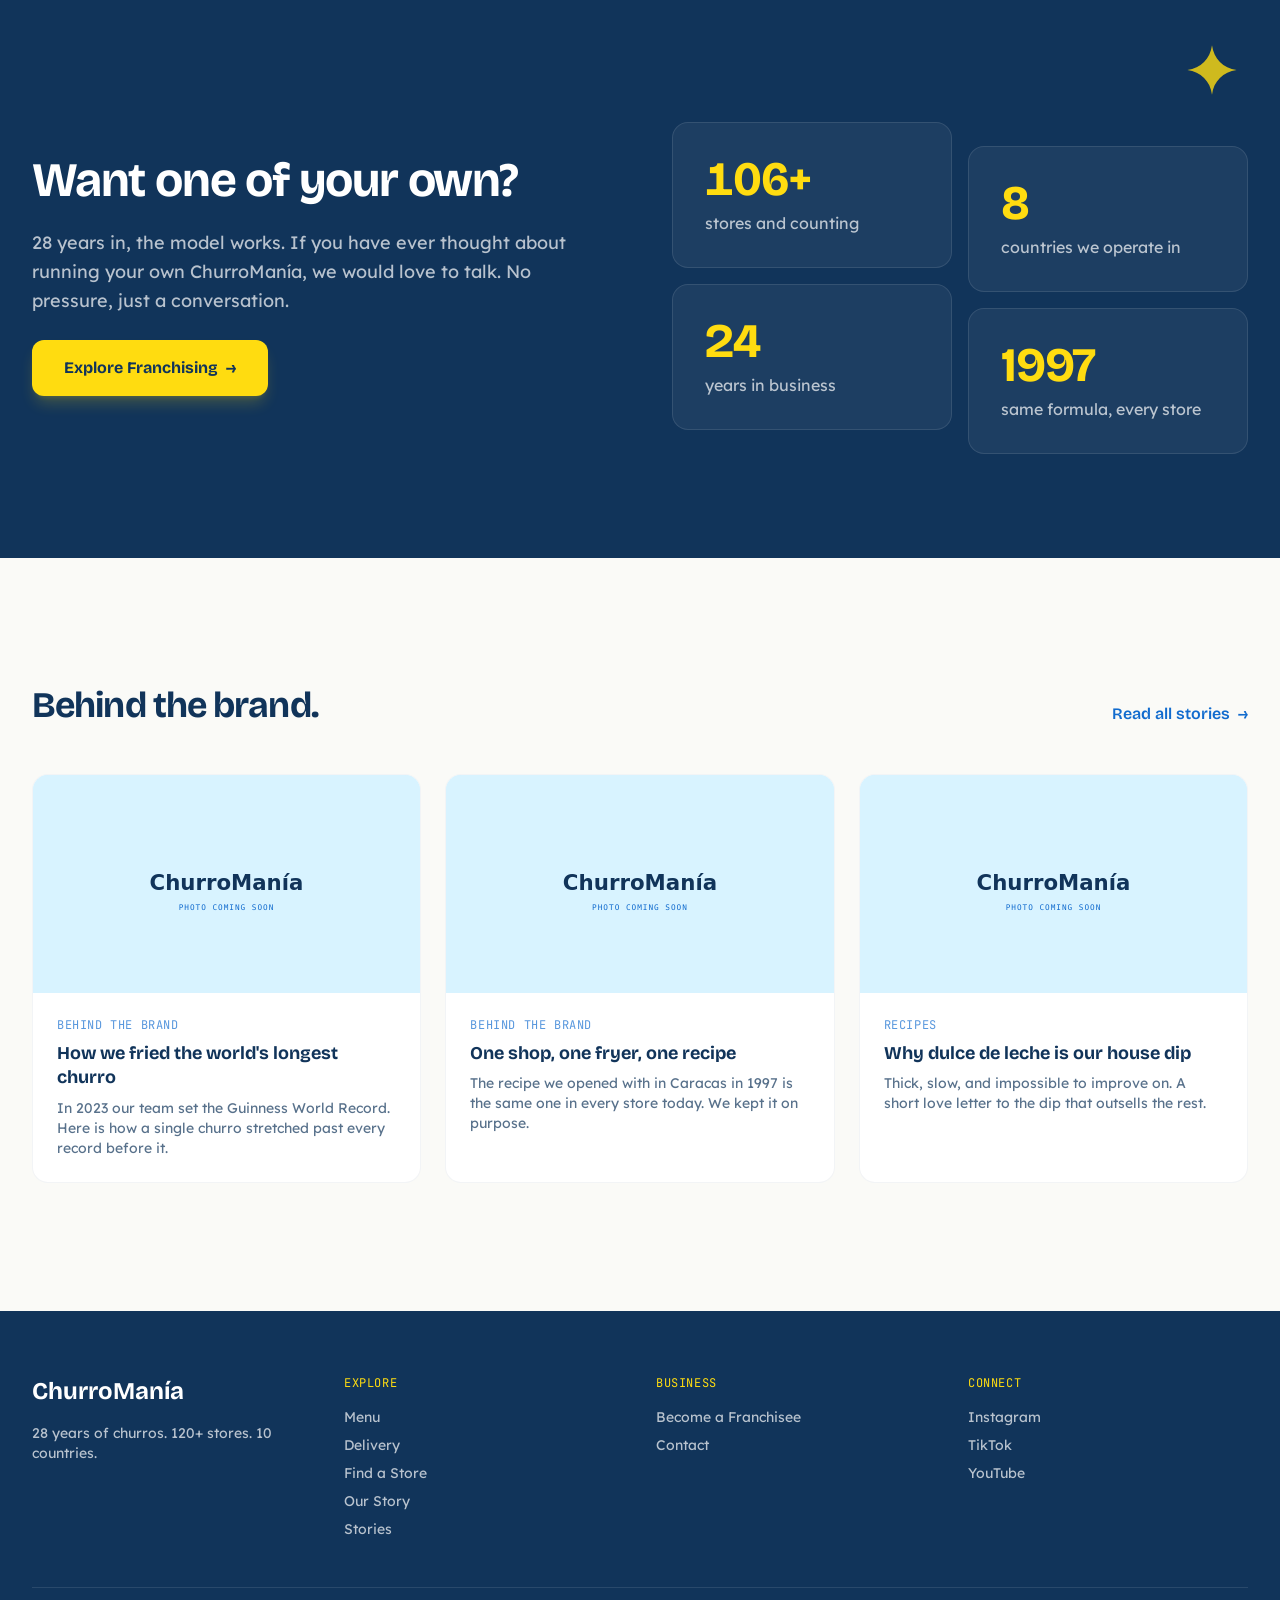
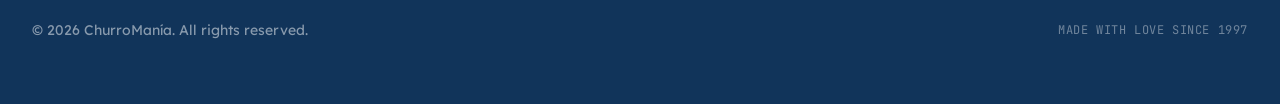
==== commit 402e669e: "us focus, real franchise data, delivery page, motion, and brand polish" ====
--- a/index.html
+++ b/index.html
@@ -14,7 +14,7 @@
   <meta property="og:description" content="The world's largest churro franchise. 120+ stores. 10 countries. Crispy fresh since 1997.">
   <meta property="og:type" content="website">
   <meta property="og:url" content="https://teoria-teoria.github.io/churromania-site/">
-  <meta property="og:image" content="https://teoria-teoria.github.io/churromania-site/images/hero/hero-churros.jpg">
+  <meta property="og:image" content="https://images.unsplash.com/photo-1541544741938-0af808871cc0?w=1200">
   <meta name="twitter:card" content="summary_large_image">
   <meta name="twitter:title" content="ChurroManía | Churros Since 1997">
   <meta name="twitter:description" content="The world's largest churro franchise. 120+ stores. 10 countries.">
@@ -25,27 +25,30 @@
 </head>
 <body class="bg-cm-cream text-cm-blue-dark font-body">
 
+  <a href="#main" class="sr-only focus:not-sr-only focus:fixed focus:top-4 focus:left-4 focus:z-[60] focus:px-4 focus:py-2 focus:bg-cm-blue focus:text-white focus:rounded-xl">Skip to content</a>
+
   <!-- ============ HEADER ============ -->
   <header id="site-header" class="fixed top-0 left-0 right-0 z-50 transition-all duration-200">
     <div class="max-w-7xl mx-auto px-4 md:px-6 lg:px-8 py-4 flex items-center justify-between">
-      <a href="index.html" class="font-display font-bold text-2xl text-cm-blue-dark tracking-tight">ChurroManía</a>
+      <a href="index.html" class="font-display font-bold text-2xl text-cm-blue-dark tracking-tight rounded-lg focus-visible:outline-none focus-visible:ring-2 focus-visible:ring-cm-blue/40" translate="no">ChurroManía</a>
       <nav class="hidden md:flex items-center gap-8" aria-label="Primary">
-        <a href="menu.html" class="font-body text-cm-blue-dark/80 hover:text-cm-blue transition-colors">Menu</a>
-        <a href="stores.html" class="font-body text-cm-blue-dark/80 hover:text-cm-blue transition-colors">Stores</a>
-        <a href="about.html" class="font-body text-cm-blue-dark/80 hover:text-cm-blue transition-colors">About</a>
-        <a href="blog.html" class="font-body text-cm-blue-dark/80 hover:text-cm-blue transition-colors">Stories</a>
-        <a href="franchise.html" class="inline-flex items-center gap-2 px-5 py-2.5 bg-cm-blue text-white font-display font-semibold rounded-xl hover:bg-cm-blue-deep transition-colors">Franchise</a>
+        <a href="menu.html" class="font-body text-cm-blue-dark/80 hover:text-cm-blue transition-colors rounded focus-visible:outline-none focus-visible:ring-2 focus-visible:ring-cm-blue/40">Menu</a>
+        <a href="delivery.html" class="font-body text-cm-blue-dark/80 hover:text-cm-blue transition-colors rounded focus-visible:outline-none focus-visible:ring-2 focus-visible:ring-cm-blue/40">Delivery</a>
+        <a href="stores.html" class="font-body text-cm-blue-dark/80 hover:text-cm-blue transition-colors rounded focus-visible:outline-none focus-visible:ring-2 focus-visible:ring-cm-blue/40">Stores</a>
+        <a href="about.html" class="font-body text-cm-blue-dark/80 hover:text-cm-blue transition-colors rounded focus-visible:outline-none focus-visible:ring-2 focus-visible:ring-cm-blue/40">About</a>
+        <a href="blog.html" class="font-body text-cm-blue-dark/80 hover:text-cm-blue transition-colors rounded focus-visible:outline-none focus-visible:ring-2 focus-visible:ring-cm-blue/40">Stories</a>
+        <a href="franchise.html" class="inline-flex items-center gap-2 px-5 py-2.5 bg-cm-blue text-white font-display font-semibold rounded-xl hover:bg-cm-blue-deep transition-colors focus-visible:outline-none focus-visible:ring-2 focus-visible:ring-cm-blue/40">Franchise</a>
       </nav>
-      <button id="nav-toggle" class="md:hidden p-2 -mr-2 text-cm-blue-dark" aria-label="Open menu" aria-expanded="false" aria-controls="mobile-menu">
+      <button id="nav-toggle" class="md:hidden p-2 -mr-2 text-cm-blue-dark rounded-lg focus-visible:outline-none focus-visible:ring-2 focus-visible:ring-cm-blue/40" style="touch-action:manipulation" aria-label="Open menu" aria-expanded="false" aria-controls="mobile-menu">
         <svg class="w-6 h-6" fill="none" viewBox="0 0 24 24" stroke="currentColor" stroke-width="2" aria-hidden="true">
           <path stroke-linecap="round" stroke-linejoin="round" d="M4 6h16M4 12h16M4 18h16"></path>
         </svg>
       </button>
     </div>
-    <!-- mobile menu -->
     <div id="mobile-menu" class="hidden md:hidden border-t border-cm-blue-dark/10 bg-white/95 backdrop-blur-md">
       <nav class="max-w-7xl mx-auto px-4 py-4 flex flex-col gap-1" aria-label="Mobile">
         <a href="menu.html" class="py-3 font-body text-cm-blue-dark/80 hover:text-cm-blue">Menu</a>
+        <a href="delivery.html" class="py-3 font-body text-cm-blue-dark/80 hover:text-cm-blue">Delivery</a>
         <a href="stores.html" class="py-3 font-body text-cm-blue-dark/80 hover:text-cm-blue">Stores</a>
         <a href="about.html" class="py-3 font-body text-cm-blue-dark/80 hover:text-cm-blue">About</a>
         <a href="blog.html" class="py-3 font-body text-cm-blue-dark/80 hover:text-cm-blue">Stories</a>
@@ -54,36 +57,52 @@
     </div>
   </header>
 
-  <main>
+  <main id="main">
 
     <!-- ============ HERO ============ -->
     <section class="relative min-h-screen flex items-center pt-20 bg-cm-cream overflow-hidden">
       <div class="absolute inset-0 bg-dot-grid opacity-50" aria-hidden="true"></div>
+      <!-- decorative brand sparkle -->
+      <svg viewBox="0 0 100 100" class="doodle-drift absolute top-28 right-10 lg:right-32 w-10 h-10 text-cm-yellow-warm opacity-90 hidden sm:block" style="--r:0deg" aria-hidden="true"><path d="M50 6 C53 30 70 47 94 50 C70 53 53 70 50 94 C47 70 30 53 6 50 C30 47 47 30 50 6 Z" fill="currentColor"/></svg>
+
       <div class="relative max-w-7xl mx-auto px-4 md:px-6 lg:px-8 py-16 grid grid-cols-1 lg:grid-cols-12 gap-8 lg:gap-16 items-center">
         <div class="lg:col-span-7 space-y-8">
-          <div class="inline-flex items-center gap-2 px-4 py-2 bg-cm-yellow rounded-full border border-cm-blue-dark/10 fade-up">
-            <span class="font-mono text-xs uppercase tracking-wider text-cm-blue-dark font-semibold">Guinness World Record &middot; 2023</span>
-          </div>
-          <h1 class="font-display text-6xl md:text-8xl lg:text-9xl font-bold tracking-tight leading-[0.9] text-cm-blue-dark fade-up fade-up-delay-1">
+          <p class="font-display text-lg font-semibold text-cm-blue fade-up">Crispy fresh. Made with love.</p>
+          <h1 class="font-display text-6xl md:text-8xl lg:text-9xl font-bold tracking-[-0.04em] leading-[0.9] text-cm-blue-dark fade-up fade-up-delay-1 text-balance">
             Churros,<br>since 1997.
           </h1>
           <p class="font-body text-lg md:text-xl text-cm-blue-dark/70 max-w-xl leading-relaxed fade-up fade-up-delay-2">
-            The world's largest churro franchise. 120+ stores. 10 countries. One recipe that hasn't changed since day one.
+            The world's largest churro franchise. 120+ stores. 10 countries. One secret formula that hasn't changed since day one.
           </p>
           <div class="flex flex-col sm:flex-row gap-4 fade-up fade-up-delay-3">
-            <a href="franchise.html" class="inline-flex items-center justify-center gap-2 px-8 py-4 bg-cm-blue text-white font-display font-bold rounded-xl hover:bg-cm-blue-deep transition-all duration-200 shadow-lg shadow-cm-blue/20 hover:shadow-xl hover:shadow-cm-blue/30">
-              Become a Franchisee
+            <a href="stores.html" class="inline-flex items-center justify-center gap-2 px-8 py-4 bg-cm-blue text-white font-display font-bold rounded-xl hover:bg-cm-blue-deep active:scale-95 transition-all duration-200 shadow-lg shadow-cm-blue/20 hover:shadow-xl hover:shadow-cm-blue/30 focus-visible:outline-none focus-visible:ring-2 focus-visible:ring-cm-blue/40 focus-visible:ring-offset-2 focus-visible:ring-offset-cm-cream">
+              Find a Store
               <span aria-hidden="true">&rarr;</span>
             </a>
-            <a href="menu.html" class="inline-flex items-center justify-center gap-2 px-8 py-4 bg-white text-cm-blue-dark border-2 border-cm-blue-dark/10 font-display font-semibold rounded-xl hover:border-cm-blue hover:text-cm-blue transition-all">
+            <a href="menu.html" class="inline-flex items-center justify-center gap-2 px-8 py-4 bg-white text-cm-blue-dark border-2 border-cm-blue-dark/10 font-display font-semibold rounded-xl hover:border-cm-blue hover:text-cm-blue active:scale-95 transition-all focus-visible:outline-none focus-visible:ring-2 focus-visible:ring-cm-blue/40">
               See the Menu
             </a>
           </div>
         </div>
-        <div class="lg:col-span-5">
+        <div class="lg:col-span-5 relative">
           <div class="aspect-square rounded-3xl overflow-hidden shadow-2xl shadow-cm-blue/10 bg-cm-blue-pale">
-            <img src="images/hero/hero-churros.jpg" alt="Fresh churros dusted with cinnamon sugar" class="w-full h-full object-cover"
+            <!-- placeholder unsplash, swap to images/hero/hero-churros.jpg when added -->
+            <img class="hero-img w-full h-full object-cover" width="1200" height="1200" fetchpriority="high"
+              src="https://images.unsplash.com/photo-1541544741938-0af808871cc0?w=1200"
+              alt="Fresh churros dusted with cinnamon sugar"
               onerror="this.onerror=null;this.src='images/brand/placeholder.svg'">
+          </div>
+          <!-- Guinness world record seal (replaces the generic pill) -->
+          <div class="absolute -top-5 -left-5 w-28 h-28 md:w-32 md:h-32 drop-shadow-lg" aria-label="Guinness World Record, longest churro, 2023" role="img">
+            <svg viewBox="0 0 130 130" class="w-full h-full" aria-hidden="true">
+              <circle cx="65" cy="65" r="62" fill="#FFDC10"/>
+              <circle cx="65" cy="65" r="62" fill="none" stroke="#11345A" stroke-width="3" stroke-dasharray="1.5 6.5" stroke-linecap="round"/>
+              <circle cx="65" cy="65" r="50" fill="none" stroke="#11345A" stroke-width="1.5"/>
+              <defs><path id="sealArc" d="M65,65 m-40,0 a40,40 0 1,1 80,0 a40,40 0 1,1 -80,0"/></defs>
+              <text fill="#11345A" font-family="'JetBrains Mono', monospace" font-size="9" font-weight="700" letter-spacing="1.3"><textPath href="#sealArc" startOffset="2%">GUINNESS WORLD RECORD · LONGEST CHURRO ·</textPath></text>
+              <text x="65" y="62" text-anchor="middle" font-family="'Bricolage Grotesque', sans-serif" font-size="26" font-weight="800" fill="#11345A">2023</text>
+              <text x="65" y="80" text-anchor="middle" font-family="'JetBrains Mono', monospace" font-size="8" letter-spacing="1.5" fill="#11345A">WORLD RECORD</text>
+            </svg>
           </div>
         </div>
       </div>
@@ -93,48 +112,48 @@
     <div class="bg-cm-blue-dark py-5 overflow-hidden" aria-hidden="true">
       <div class="marquee">
         <div class="marquee__content font-mono text-sm uppercase tracking-wider text-cm-yellow">
-          <span>28 Years</span><span>&middot;</span><span>120+ Stores</span><span>&middot;</span><span>10 Countries</span><span>&middot;</span><span>World Record Holder</span><span>&middot;</span><span>Since 1997</span><span>&middot;</span>
+          <span>28 Years</span><span>·</span><span>120+ Stores</span><span>·</span><span>10 Countries</span><span>·</span><span>World Record Holder</span><span>·</span><span>Since 1997</span><span>·</span>
         </div>
         <div class="marquee__content font-mono text-sm uppercase tracking-wider text-cm-yellow">
-          <span>28 Years</span><span>&middot;</span><span>120+ Stores</span><span>&middot;</span><span>10 Countries</span><span>&middot;</span><span>World Record Holder</span><span>&middot;</span><span>Since 1997</span><span>&middot;</span>
+          <span>28 Years</span><span>·</span><span>120+ Stores</span><span>·</span><span>10 Countries</span><span>·</span><span>World Record Holder</span><span>·</span><span>Since 1997</span><span>·</span>
         </div>
       </div>
     </div>
 
     <!-- ============ BRAND STORY PREVIEW ============ -->
     <section class="py-16 md:py-24 lg:py-32">
-      <div class="max-w-7xl mx-auto px-4 md:px-6 lg:px-8 grid grid-cols-1 md:grid-cols-2 gap-8 md:gap-12 items-center">
-        <div class="aspect-[4/3] rounded-2xl overflow-hidden bg-cm-blue-pale">
-          <img src="images/hero/story-churros.jpg" alt="Fresh churros dusted with cinnamon sugar" class="w-full h-full object-cover"
+      <div class="max-w-7xl mx-auto px-4 md:px-6 lg:px-8 grid grid-cols-1 md:grid-cols-2 gap-8 md:gap-12 items-center reveal">
+        <div class="aspect-[4/3] rounded-2xl overflow-hidden bg-cm-blue-pale rotate-[-1.5deg] hover:rotate-0 transition-transform duration-500">
+          <!-- placeholder unsplash, swap to images/hero/story-churros.jpg when added -->
+          <img class="w-full h-full object-cover" width="1000" height="750" loading="lazy"
+            src="https://images.unsplash.com/photo-1541544741938-0af808871cc0?w=1000&h=750&fit=crop&crop=entropy"
+            alt="Fresh churros dusted with cinnamon sugar"
             onerror="this.onerror=null;this.src='images/brand/placeholder.svg'">
         </div>
-        <div class="space-y-6">
-          <span class="font-mono text-xs uppercase tracking-wider text-cm-blue-dark/50">Our craft</span>
+        <div class="space-y-6 relative">
+          <svg viewBox="0 0 120 40" class="doodle-drift absolute -top-8 left-0 w-20 text-cm-blue-light opacity-70 hidden md:block" style="--r:-3deg" aria-hidden="true" fill="none" stroke="currentColor" stroke-width="8" stroke-linecap="round"><path d="M6 28 C 26 6, 46 6, 60 22 S 96 38, 114 14"/></svg>
           <h2 class="font-display text-3xl md:text-4xl font-bold tracking-tight text-cm-blue-dark text-pretty">Crispy fresh. Made with love. Since 1997.</h2>
           <p class="font-body text-lg text-cm-blue-dark/70 leading-relaxed">
             We started in Caracas with one shop, one fryer, and one secret formula. That formula hasn't changed. Every churro is fried fresh to order, the same way in every store.
           </p>
-          <a href="about.html" class="inline-flex items-center gap-2 font-display font-semibold text-cm-blue hover:text-cm-blue-deep transition-colors">
+          <a href="about.html" class="inline-flex items-center gap-2 font-display font-semibold text-cm-blue hover:text-cm-blue-deep transition-colors rounded focus-visible:outline-none focus-visible:ring-2 focus-visible:ring-cm-blue/40">
             Read our story <span aria-hidden="true">&rarr;</span>
           </a>
         </div>
       </div>
     </section>
 
-    <!-- ============ FEATURED PRODUCTS ============ -->
-    <section class="py-16 md:py-24 bg-cm-blue-bg">
+    <!-- ============ FEATURED PRODUCTS (asymmetric) ============ -->
+    <section class="py-16 md:py-24 bg-cm-blue-bg overflow-hidden">
       <div class="max-w-7xl mx-auto px-4 md:px-6 lg:px-8">
-        <div class="flex flex-col md:flex-row md:items-end md:justify-between gap-4 mb-12">
-          <div class="space-y-3">
-            <span class="font-mono text-xs uppercase tracking-wider text-cm-blue-dark/50">The menu</span>
-            <h2 class="font-display text-3xl md:text-4xl font-bold tracking-tight text-cm-blue-dark">What people drive for.</h2>
-          </div>
-          <a href="menu.html" class="inline-flex items-center gap-2 font-display font-semibold text-cm-blue hover:text-cm-blue-deep transition-colors whitespace-nowrap">
+        <div class="flex flex-col md:flex-row md:items-end md:justify-between gap-4 mb-12 reveal">
+          <h2 class="font-display text-3xl md:text-5xl font-bold tracking-tight text-cm-blue-dark text-balance">What people drive for.</h2>
+          <a href="menu.html" class="inline-flex items-center gap-2 font-display font-semibold text-cm-blue hover:text-cm-blue-deep transition-colors whitespace-nowrap rounded focus-visible:outline-none focus-visible:ring-2 focus-visible:ring-cm-blue/40">
             See the full menu <span aria-hidden="true">&rarr;</span>
           </a>
         </div>
-        <div id="featured-products" class="grid grid-cols-1 md:grid-cols-3 gap-6">
-          <!-- rendered from data/menu.json -->
+        <div id="featured-products" class="grid grid-cols-1 lg:grid-cols-12 gap-6 reveal reveal-delay-1">
+          <!-- rendered from data/menu.json (asymmetric: one big, two small) -->
         </div>
       </div>
     </section>
@@ -142,51 +161,48 @@
     <!-- ============ LOCATIONS PREVIEW ============ -->
     <section class="py-16 md:py-24 lg:py-32">
       <div class="max-w-7xl mx-auto px-4 md:px-6 lg:px-8">
-        <div class="flex flex-col md:flex-row md:items-end md:justify-between gap-4 mb-12">
-          <div class="space-y-3">
-            <span class="font-mono text-xs uppercase tracking-wider text-cm-blue-dark/50">Find us</span>
-            <h2 class="font-display text-3xl md:text-4xl font-bold tracking-tight text-cm-blue-dark">Find us in 10 countries.</h2>
-          </div>
-          <a href="stores.html" class="inline-flex items-center gap-2 font-display font-semibold text-cm-blue hover:text-cm-blue-deep transition-colors whitespace-nowrap">
+        <div class="flex flex-col md:flex-row md:items-end md:justify-between gap-4 mb-12 reveal">
+          <h2 class="font-display text-3xl md:text-4xl font-bold tracking-tight text-cm-blue-dark">Find us in 10 countries.</h2>
+          <a href="stores.html" class="inline-flex items-center gap-2 font-display font-semibold text-cm-blue hover:text-cm-blue-deep transition-colors whitespace-nowrap rounded focus-visible:outline-none focus-visible:ring-2 focus-visible:ring-cm-blue/40">
             Find your nearest store <span aria-hidden="true">&rarr;</span>
           </a>
         </div>
-        <div id="countries-preview" class="grid grid-cols-2 sm:grid-cols-3 lg:grid-cols-5 gap-4">
+        <div id="countries-preview" class="grid grid-cols-2 sm:grid-cols-3 lg:grid-cols-5 gap-4 reveal reveal-delay-1">
           <!-- rendered from data/countries.json -->
         </div>
       </div>
     </section>
 
-    <!-- ============ FRANCHISE TEASER ============ -->
-    <section class="py-16 md:py-24 lg:py-32 bg-cm-blue-dark text-white">
+    <!-- ============ FRANCHISE TEASER (one low-pressure section) ============ -->
+    <section class="py-16 md:py-24 lg:py-32 bg-cm-blue-dark text-white relative overflow-hidden">
+      <svg viewBox="0 0 100 100" class="doodle-drift absolute top-12 right-10 w-14 h-14 text-cm-yellow opacity-80 hidden md:block" style="--r:8deg" aria-hidden="true"><path d="M50 6 C53 30 70 47 94 50 C70 53 53 70 50 94 C47 70 30 53 6 50 C30 47 47 30 50 6 Z" fill="currentColor"/></svg>
       <div class="max-w-7xl mx-auto px-4 md:px-6 lg:px-8">
         <div class="grid grid-cols-1 lg:grid-cols-2 gap-10 lg:gap-16 items-center">
-          <div class="space-y-6">
-            <span class="font-mono text-xs uppercase tracking-wider text-cm-yellow">The opportunity</span>
-            <h2 class="font-display text-3xl md:text-5xl font-bold tracking-tight">Join the world's largest churro franchise.</h2>
+          <div class="space-y-6 reveal">
+            <h2 class="font-display text-3xl md:text-5xl font-bold tracking-tight text-balance">Want one of your own?</h2>
             <p class="font-body text-lg text-white/70 leading-relaxed max-w-xl">
-              28 years of proven unit economics. A brand customers already know. We are expanding, and we are looking for operators.
+              28 years in, the model works. If you have ever thought about running your own ChurroManía, we would love to talk. No pressure, just a conversation.
             </p>
-            <a href="franchise.html" class="inline-flex items-center justify-center gap-2 px-8 py-4 bg-cm-yellow text-cm-blue-dark font-display font-bold rounded-xl hover:bg-cm-orange transition-all duration-200 shadow-lg shadow-cm-yellow/20">
+            <a href="franchise.html" class="inline-flex items-center justify-center gap-2 px-8 py-4 bg-cm-yellow text-cm-blue-dark font-display font-bold rounded-xl hover:bg-cm-orange active:scale-95 transition-all duration-200 shadow-lg shadow-cm-yellow/20 focus-visible:outline-none focus-visible:ring-2 focus-visible:ring-cm-yellow/60">
               Explore Franchising <span aria-hidden="true">&rarr;</span>
             </a>
           </div>
-          <div class="grid grid-cols-2 gap-4">
+          <div class="grid grid-cols-2 gap-4 reveal reveal-delay-1">
             <div class="rounded-2xl bg-white/5 border border-white/10 p-6 md:p-8">
-              <div class="font-display text-4xl md:text-5xl font-bold text-cm-yellow tracking-tight">120+</div>
+              <div class="font-display text-4xl md:text-5xl font-bold text-cm-yellow tracking-tight tnum"><span data-count="120" data-plus="true">120+</span></div>
               <div class="font-body text-white/70 mt-2">stores and counting</div>
             </div>
+            <div class="rounded-2xl bg-white/5 border border-white/10 p-6 md:p-8 md:translate-y-6">
+              <div class="font-display text-4xl md:text-5xl font-bold text-cm-yellow tracking-tight tnum"><span data-count="10">10</span></div>
+              <div class="font-body text-white/70 mt-2">countries we operate in</div>
+            </div>
             <div class="rounded-2xl bg-white/5 border border-white/10 p-6 md:p-8">
-              <div class="font-display text-4xl md:text-5xl font-bold text-cm-yellow tracking-tight">10</div>
-              <div class="font-body text-white/70 mt-2">countries we operate in</div>
-            </div>
-            <div class="rounded-2xl bg-white/5 border border-white/10 p-6 md:p-8">
-              <div class="font-display text-4xl md:text-5xl font-bold text-cm-yellow tracking-tight">28</div>
+              <div class="font-display text-4xl md:text-5xl font-bold text-cm-yellow tracking-tight tnum"><span data-count="28">28</span></div>
               <div class="font-body text-white/70 mt-2">years in business</div>
             </div>
-            <div class="rounded-2xl bg-white/5 border border-white/10 p-6 md:p-8">
+            <div class="rounded-2xl bg-white/5 border border-white/10 p-6 md:p-8 md:translate-y-6">
               <div class="font-display text-4xl md:text-5xl font-bold text-cm-yellow tracking-tight">1997</div>
-              <div class="font-body text-white/70 mt-2">still the same recipe</div>
+              <div class="font-body text-white/70 mt-2">same formula, every store</div>
             </div>
           </div>
         </div>
@@ -196,16 +212,13 @@
     <!-- ============ LATEST STORIES ============ -->
     <section class="py-16 md:py-24 lg:py-32">
       <div class="max-w-7xl mx-auto px-4 md:px-6 lg:px-8">
-        <div class="flex flex-col md:flex-row md:items-end md:justify-between gap-4 mb-12">
-          <div class="space-y-3">
-            <span class="font-mono text-xs uppercase tracking-wider text-cm-blue-dark/50">Stories</span>
-            <h2 class="font-display text-3xl md:text-4xl font-bold tracking-tight text-cm-blue-dark">Behind the brand.</h2>
-          </div>
-          <a href="blog.html" class="inline-flex items-center gap-2 font-display font-semibold text-cm-blue hover:text-cm-blue-deep transition-colors whitespace-nowrap">
+        <div class="flex flex-col md:flex-row md:items-end md:justify-between gap-4 mb-12 reveal">
+          <h2 class="font-display text-3xl md:text-4xl font-bold tracking-tight text-cm-blue-dark">Behind the brand.</h2>
+          <a href="blog.html" class="inline-flex items-center gap-2 font-display font-semibold text-cm-blue hover:text-cm-blue-deep transition-colors whitespace-nowrap rounded focus-visible:outline-none focus-visible:ring-2 focus-visible:ring-cm-blue/40">
             Read all stories <span aria-hidden="true">&rarr;</span>
           </a>
         </div>
-        <div id="latest-stories" class="grid grid-cols-1 md:grid-cols-3 gap-6">
+        <div id="latest-stories" class="grid grid-cols-1 md:grid-cols-3 gap-6 reveal reveal-delay-1">
           <!-- rendered from data/blog.json -->
         </div>
       </div>
@@ -218,13 +231,14 @@
     <div class="max-w-7xl mx-auto px-4 md:px-6 lg:px-8">
       <div class="grid grid-cols-1 md:grid-cols-4 gap-8">
         <div>
-          <div class="font-display font-bold text-2xl mb-4">ChurroManía</div>
+          <div class="font-display font-bold text-2xl mb-4" translate="no">ChurroManía</div>
           <p class="text-white/70 text-sm">28 years of churros. 120+ stores. 10 countries.</p>
         </div>
         <div>
           <h2 class="font-mono text-xs uppercase tracking-wider text-cm-yellow mb-4">Explore</h2>
           <ul class="space-y-2 text-sm text-white/70">
             <li><a href="menu.html" class="hover:text-white">Menu</a></li>
+            <li><a href="delivery.html" class="hover:text-white">Delivery</a></li>
             <li><a href="stores.html" class="hover:text-white">Find a Store</a></li>
             <li><a href="about.html" class="hover:text-white">Our Story</a></li>
             <li><a href="blog.html" class="hover:text-white">Stories</a></li>
@@ -248,7 +262,7 @@
       </div>
       <div class="border-t border-white/10 mt-12 pt-8 flex flex-col md:flex-row items-center justify-between gap-4">
         <p class="text-sm text-white/50">&copy; 2026 ChurroManía. All rights reserved.</p>
-        <p class="font-mono text-xs uppercase tracking-wider text-white/40">Made with care since 1997</p>
+        <p class="font-mono text-xs uppercase tracking-wider text-white/40">Made with love since 1997</p>
       </div>
     </div>
   </footer>
@@ -256,7 +270,7 @@
   <script src="js/data.js"></script>
   <script src="js/nav.js"></script>
   <script>
-    // Home page rendering: featured products, country preview, latest stories.
+    // Home page rendering: featured products (asymmetric), countries, latest stories.
     (async function () {
       const [menu, countries, blog] = await Promise.all([
         loadData('data/menu.json'),
@@ -264,7 +278,6 @@
         loadData('data/blog.json'),
       ]);
 
-      // Featured products: first bestseller-tagged item from the first 3 categories.
       const featured = document.getElementById('featured-products');
       if (featured && menu) {
         const picks = [];
@@ -273,34 +286,47 @@
           if (best) picks.push(best);
           if (picks.length === 3) break;
         }
-        featured.innerHTML = picks.map(item => `
-          <article class="group rounded-2xl bg-white border border-cm-blue-dark/5 overflow-hidden hover:shadow-lg hover:shadow-cm-blue/5 transition-all duration-200">
-            <div class="aspect-[4/3] bg-cm-blue-pale overflow-hidden">
-              ${cmImg(item.image, item.name, 'w-full h-full object-cover group-hover:scale-105 transition-transform duration-300')}
-            </div>
-            <div class="p-6">
-              <h3 class="font-display text-xl font-bold text-cm-blue-dark">${esc(item.name)}</h3>
-              <p class="font-body text-cm-blue-dark/70 mt-2">${esc(item.description)}</p>
-            </div>
-          </article>`).join('');
+        const big = picks[0];
+        const smalls = picks.slice(1, 3);
+        featured.innerHTML = `
+          <article class="group lg:col-span-7 rounded-2xl bg-white border border-cm-blue-dark/5 overflow-hidden hover:shadow-xl hover:shadow-cm-blue/10 hover:-translate-y-1 transition-all duration-300">
+            <div class="aspect-[16/10] bg-cm-blue-pale overflow-hidden">
+              ${cmImg(big.image, big.name, 'w-full h-full object-cover group-hover:scale-105 transition-transform duration-500')}
+            </div>
+            <div class="p-8">
+              <span class="inline-block font-mono text-[10px] uppercase tracking-wider text-cm-blue-dark bg-cm-yellow px-2 py-1 rounded-full mb-3">Bestseller</span>
+              <h3 class="font-display text-2xl md:text-3xl font-bold text-cm-blue-dark">${esc(big.name)}</h3>
+              <p class="font-body text-cm-blue-dark/70 mt-2 max-w-md">${esc(big.description)}</p>
+            </div>
+          </article>
+          <div class="lg:col-span-5 grid gap-6">
+            ${smalls.map(item => `
+              <article class="group rounded-2xl bg-cm-cream overflow-hidden flex items-center gap-4 p-4 hover:-translate-y-1 hover:shadow-lg hover:shadow-cm-blue/5 transition-all duration-300">
+                <div class="w-28 h-28 shrink-0 rounded-xl bg-cm-blue-pale overflow-hidden">
+                  ${cmImg(item.image, item.name, 'w-full h-full object-cover group-hover:scale-105 transition-transform duration-500')}
+                </div>
+                <div class="min-w-0">
+                  <h3 class="font-display text-lg font-bold text-cm-blue-dark">${esc(item.name)}</h3>
+                  <p class="font-body text-sm text-cm-blue-dark/70 mt-1 line-clamp-3">${esc(item.description)}</p>
+                </div>
+              </article>`).join('')}
+          </div>`;
       }
 
-      // Countries preview.
       const cp = document.getElementById('countries-preview');
       if (cp && countries) {
         cp.innerHTML = countries.map(c => `
-          <a href="stores.html" class="rounded-2xl bg-cm-cream border border-cm-blue-dark/5 p-5 hover:shadow-lg hover:shadow-cm-blue/5 hover:-translate-y-0.5 transition-all duration-200 block">
+          <a href="stores.html" class="rounded-2xl bg-cm-cream border border-cm-blue-dark/5 p-5 hover:shadow-lg hover:shadow-cm-blue/5 hover:-translate-y-1 transition-all duration-200 block focus-visible:outline-none focus-visible:ring-2 focus-visible:ring-cm-blue/40">
             <div class="text-3xl mb-2">${esc(c.flag)}</div>
             <div class="font-display font-bold text-cm-blue-dark">${esc(c.name)}</div>
-            <div class="font-mono text-xs uppercase tracking-wider text-cm-blue-dark/50 mt-1">${esc(c.stores)} stores</div>
+            <div class="font-mono text-xs uppercase tracking-wider text-cm-blue-dark/50 mt-1 tnum">${esc(c.stores)} stores</div>
           </a>`).join('');
       }
 
-      // Latest stories: first 3 posts.
       const ls = document.getElementById('latest-stories');
       if (ls && blog) {
         ls.innerHTML = blog.posts.slice(0, 3).map(post => `
-          <a href="${esc(post.url)}" class="group rounded-2xl bg-white border border-cm-blue-dark/5 overflow-hidden hover:shadow-lg hover:shadow-cm-blue/5 transition-all duration-200 block">
+          <a href="${esc(post.url)}" class="group rounded-2xl bg-white border border-cm-blue-dark/5 overflow-hidden hover:shadow-lg hover:shadow-cm-blue/5 hover:-translate-y-1 transition-all duration-200 block focus-visible:outline-none focus-visible:ring-2 focus-visible:ring-cm-blue/40">
             <div class="aspect-[16/9] bg-cm-blue-pale overflow-hidden">
               ${cmImg(post.image, post.title, 'w-full h-full object-cover group-hover:scale-105 transition-transform duration-300')}
             </div>
@@ -313,6 +339,7 @@
       }
     })();
   </script>
+  <script src="js/motion.js"></script>
 
   <script type="application/ld+json">
   {
@@ -337,7 +364,7 @@
         "name": "ChurroManía",
         "servesCuisine": "Churros, Desserts",
         "url": "https://teoria-teoria.github.io/churromania-site/",
-        "image": "https://teoria-teoria.github.io/churromania-site/images/hero/hero-churros.jpg",
+        "image": "https://images.unsplash.com/photo-1541544741938-0af808871cc0?w=1200",
         "priceRange": "$",
         "description": "Crispy fresh churros, fried to order. Crispy Manía, Twist Manía, Churro Bites, Big Manía, dips, shakes, and coffee."
       }
--- a/css/styles.css
+++ b/css/styles.css
@@ -1 +1 @@
-*,:after,:before{--tw-border-spacing-x:0;--tw-border-spacing-y:0;--tw-translate-x:0;--tw-translate-y:0;--tw-rotate:0;--tw-skew-x:0;--tw-skew-y:0;--tw-scale-x:1;--tw-scale-y:1;--tw-pan-x: ;--tw-pan-y: ;--tw-pinch-zoom: ;--tw-scroll-snap-strictness:proximity;--tw-gradient-from-position: ;--tw-gradient-via-position: ;--tw-gradient-to-position: ;--tw-ordinal: ;--tw-slashed-zero: ;--tw-numeric-figure: ;--tw-numeric-spacing: ;--tw-numeric-fraction: ;--tw-ring-inset: ;--tw-ring-offset-width:0px;--tw-ring-offset-color:#fff;--tw-ring-color:rgba(59,130,246,.5);--tw-ring-offset-shadow:0 0 #0000;--tw-ring-shadow:0 0 #0000;--tw-shadow:0 0 #0000;--tw-shadow-colored:0 0 #0000;--tw-blur: ;--tw-brightness: ;--tw-contrast: ;--tw-grayscale: ;--tw-hue-rotate: ;--tw-invert: ;--tw-saturate: ;--tw-sepia: ;--tw-drop-shadow: ;--tw-backdrop-blur: ;--tw-backdrop-brightness: ;--tw-backdrop-contrast: ;--tw-backdrop-grayscale: ;--tw-backdrop-hue-rotate: ;--tw-backdrop-invert: ;--tw-backdrop-opacity: ;--tw-backdrop-saturate: ;--tw-backdrop-sepia: ;--tw-contain-size: ;--tw-contain-layout: ;--tw-contain-paint: ;--tw-contain-style: }::backdrop{--tw-border-spacing-x:0;--tw-border-spacing-y:0;--tw-translate-x:0;--tw-translate-y:0;--tw-rotate:0;--tw-skew-x:0;--tw-skew-y:0;--tw-scale-x:1;--tw-scale-y:1;--tw-pan-x: ;--tw-pan-y: ;--tw-pinch-zoom: ;--tw-scroll-snap-strictness:proximity;--tw-gradient-from-position: ;--tw-gradient-via-position: ;--tw-gradient-to-position: ;--tw-ordinal: ;--tw-slashed-zero: ;--tw-numeric-figure: ;--tw-numeric-spacing: ;--tw-numeric-fraction: ;--tw-ring-inset: ;--tw-ring-offset-width:0px;--tw-ring-offset-color:#fff;--tw-ring-color:rgba(59,130,246,.5);--tw-ring-offset-shadow:0 0 #0000;--tw-ring-shadow:0 0 #0000;--tw-shadow:0 0 #0000;--tw-shadow-colored:0 0 #0000;--tw-blur: ;--tw-brightness: ;--tw-contrast: ;--tw-grayscale: ;--tw-hue-rotate: ;--tw-invert: ;--tw-saturate: ;--tw-sepia: ;--tw-drop-shadow: ;--tw-backdrop-blur: ;--tw-backdrop-brightness: ;--tw-backdrop-contrast: ;--tw-backdrop-grayscale: ;--tw-backdrop-hue-rotate: ;--tw-backdrop-invert: ;--tw-backdrop-opacity: ;--tw-backdrop-saturate: ;--tw-backdrop-sepia: ;--tw-contain-size: ;--tw-contain-layout: ;--tw-contain-paint: ;--tw-contain-style: }/*! tailwindcss v3.4.19 | MIT License | https://tailwindcss.com*/*,:after,:before{box-sizing:border-box;border:0 solid #e5e7eb}:after,:before{--tw-content:""}:host,html{line-height:1.5;-webkit-text-size-adjust:100%;-moz-tab-size:4;-o-tab-size:4;tab-size:4;font-family:ui-sans-serif,system-ui,sans-serif,Apple Color Emoji,Segoe UI Emoji,Segoe UI Symbol,Noto Color Emoji;font-feature-settings:normal;font-variation-settings:normal;-webkit-tap-highlight-color:transparent}body{margin:0;line-height:inherit}hr{height:0;color:inherit;border-top-width:1px}abbr:where([title]){-webkit-text-decoration:underline dotted;text-decoration:underline dotted}h1,h2,h3,h4,h5,h6{font-size:inherit;font-weight:inherit}a{color:inherit;text-decoration:inherit}b,strong{font-weight:bolder}code,kbd,pre,samp{font-family:JetBrains Mono,monospace;font-feature-settings:normal;font-variation-settings:normal;font-size:1em}small{font-size:80%}sub,sup{font-size:75%;line-height:0;position:relative;vertical-align:baseline}sub{bottom:-.25em}sup{top:-.5em}table{text-indent:0;border-color:inherit;border-collapse:collapse}button,input,optgroup,select,textarea{font-family:inherit;font-feature-settings:inherit;font-variation-settings:inherit;font-size:100%;font-weight:inherit;line-height:inherit;letter-spacing:inherit;color:inherit;margin:0;padding:0}button,select{text-transform:none}button,input:where([type=button]),input:where([type=reset]),input:where([type=submit]){-webkit-appearance:button;background-color:transparent;background-image:none}:-moz-focusring{outline:auto}:-moz-ui-invalid{box-shadow:none}progress{vertical-align:baseline}::-webkit-inner-spin-button,::-webkit-outer-spin-button{height:auto}[type=search]{-webkit-appearance:textfield;outline-offset:-2px}::-webkit-search-decoration{-webkit-appearance:none}::-webkit-file-upload-button{-webkit-appearance:button;font:inherit}summary{display:list-item}blockquote,dd,dl,figure,h1,h2,h3,h4,h5,h6,hr,p,pre{margin:0}fieldset{margin:0}fieldset,legend{padding:0}menu,ol,ul{list-style:none;margin:0;padding:0}dialog{padding:0}textarea{resize:vertical}input::-moz-placeholder,textarea::-moz-placeholder{opacity:1;color:#9ca3af}input::placeholder,textarea::placeholder{opacity:1;color:#9ca3af}[role=button],button{cursor:pointer}:disabled{cursor:default}audio,canvas,embed,iframe,img,object,svg,video{display:block;vertical-align:middle}img,video{max-width:100%;height:auto}[hidden]:where(:not([hidden=until-found])){display:none}html{scroll-behavior:smooth}body{font-family:var(--font-body);color:var(--cm-blue-dark);background:var(--cm-cream);-webkit-font-smoothing:antialiased;-moz-osx-font-smoothing:grayscale}::-moz-selection{background:var(--cm-yellow);color:var(--cm-blue-dark)}::selection{background:var(--cm-yellow);color:var(--cm-blue-dark)}.fixed{position:fixed}.absolute{position:absolute}.relative{position:relative}.sticky{position:sticky}.inset-0{inset:0}.-left-\[9px\]{left:-9px}.left-0{left:0}.right-0{right:0}.top-0{top:0}.top-1{top:.25rem}.top-\[68px\]{top:68px}.z-40{z-index:40}.z-50{z-index:50}.mx-auto{margin-left:auto;margin-right:auto}.-mr-2{margin-right:-.5rem}.mb-1{margin-bottom:.25rem}.mb-10{margin-bottom:2.5rem}.mb-12{margin-bottom:3rem}.mb-2{margin-bottom:.5rem}.mb-3{margin-bottom:.75rem}.mb-4{margin-bottom:1rem}.mb-6{margin-bottom:1.5rem}.mb-8{margin-bottom:2rem}.ml-3{margin-left:.75rem}.mt-1{margin-top:.25rem}.mt-12{margin-top:3rem}.mt-2{margin-top:.5rem}.mt-4{margin-top:1rem}.block{display:block}.inline{display:inline}.flex{display:flex}.inline-flex{display:inline-flex}.table{display:table}.grid{display:grid}.hidden{display:none}.aspect-\[16\/9\]{aspect-ratio:16/9}.aspect-\[4\/3\]{aspect-ratio:4/3}.aspect-square{aspect-ratio:1/1}.h-12{height:3rem}.h-4{height:1rem}.h-6{height:1.5rem}.h-full{height:100%}.min-h-screen{min-height:100vh}.w-12{width:3rem}.w-4{width:1rem}.w-6{width:1.5rem}.w-full{width:100%}.max-w-2xl{max-width:42rem}.max-w-3xl{max-width:48rem}.max-w-4xl{max-width:56rem}.max-w-7xl{max-width:80rem}.max-w-xl{max-width:36rem}.shrink-0{flex-shrink:0}.cursor-pointer{cursor:pointer}.list-none{list-style-type:none}.grid-cols-1{grid-template-columns:repeat(1,minmax(0,1fr))}.grid-cols-2{grid-template-columns:repeat(2,minmax(0,1fr))}.flex-col{flex-direction:column}.flex-wrap{flex-wrap:wrap}.items-start{align-items:flex-start}.items-center{align-items:center}.items-baseline{align-items:baseline}.justify-center{justify-content:center}.justify-between{justify-content:space-between}.gap-1{gap:.25rem}.gap-10{gap:2.5rem}.gap-2{gap:.5rem}.gap-3{gap:.75rem}.gap-4{gap:1rem}.gap-6{gap:1.5rem}.gap-8{gap:2rem}.space-y-1>:not([hidden])~:not([hidden]){--tw-space-y-reverse:0;margin-top:calc(.25rem*(1 - var(--tw-space-y-reverse)));margin-bottom:calc(.25rem*var(--tw-space-y-reverse))}.space-y-10>:not([hidden])~:not([hidden]){--tw-space-y-reverse:0;margin-top:calc(2.5rem*(1 - var(--tw-space-y-reverse)));margin-bottom:calc(2.5rem*var(--tw-space-y-reverse))}.space-y-16>:not([hidden])~:not([hidden]){--tw-space-y-reverse:0;margin-top:calc(4rem*(1 - var(--tw-space-y-reverse)));margin-bottom:calc(4rem*var(--tw-space-y-reverse))}.space-y-2>:not([hidden])~:not([hidden]){--tw-space-y-reverse:0;margin-top:calc(.5rem*(1 - var(--tw-space-y-reverse)));margin-bottom:calc(.5rem*var(--tw-space-y-reverse))}.space-y-3>:not([hidden])~:not([hidden]){--tw-space-y-reverse:0;margin-top:calc(.75rem*(1 - var(--tw-space-y-reverse)));margin-bottom:calc(.75rem*var(--tw-space-y-reverse))}.space-y-4>:not([hidden])~:not([hidden]){--tw-space-y-reverse:0;margin-top:calc(1rem*(1 - var(--tw-space-y-reverse)));margin-bottom:calc(1rem*var(--tw-space-y-reverse))}.space-y-6>:not([hidden])~:not([hidden]){--tw-space-y-reverse:0;margin-top:calc(1.5rem*(1 - var(--tw-space-y-reverse)));margin-bottom:calc(1.5rem*var(--tw-space-y-reverse))}.space-y-8>:not([hidden])~:not([hidden]){--tw-space-y-reverse:0;margin-top:calc(2rem*(1 - var(--tw-space-y-reverse)));margin-bottom:calc(2rem*var(--tw-space-y-reverse))}.overflow-hidden{overflow:hidden}.overflow-x-auto{overflow-x:auto}.whitespace-nowrap{white-space:nowrap}.rounded-2xl{border-radius:1rem}.rounded-3xl{border-radius:1.5rem}.rounded-full{border-radius:9999px}.rounded-lg{border-radius:.5rem}.rounded-xl{border-radius:.75rem}.border{border-width:1px}.border-2{border-width:2px}.border-y{border-top-width:1px}.border-b,.border-y{border-bottom-width:1px}.border-l-2{border-left-width:2px}.border-t{border-top-width:1px}.border-cm-blue{--tw-border-opacity:1;border-color:rgb(17 107 206/var(--tw-border-opacity,1))}.border-cm-blue-dark\/10{border-color:rgba(17,52,90,.1)}.border-cm-blue-dark\/15{border-color:rgba(17,52,90,.15)}.border-cm-blue-dark\/5{border-color:rgba(17,52,90,.05)}.border-cm-cream{--tw-border-opacity:1;border-color:rgb(250 250 247/var(--tw-border-opacity,1))}.border-cm-yellow{--tw-border-opacity:1;border-color:rgb(255 220 16/var(--tw-border-opacity,1))}.border-white\/10{border-color:hsla(0,0%,100%,.1)}.bg-cm-blue{--tw-bg-opacity:1;background-color:rgb(17 107 206/var(--tw-bg-opacity,1))}.bg-cm-blue-bg{--tw-bg-opacity:1;background-color:rgb(237 250 255/var(--tw-bg-opacity,1))}.bg-cm-blue-dark{--tw-bg-opacity:1;background-color:rgb(17 52 90/var(--tw-bg-opacity,1))}.bg-cm-blue-pale{--tw-bg-opacity:1;background-color:rgb(216 243 255/var(--tw-bg-opacity,1))}.bg-cm-cream{--tw-bg-opacity:1;background-color:rgb(250 250 247/var(--tw-bg-opacity,1))}.bg-cm-cream\/90{background-color:hsla(60,23%,97%,.9)}.bg-cm-yellow{--tw-bg-opacity:1;background-color:rgb(255 220 16/var(--tw-bg-opacity,1))}.bg-cm-yellow\/20{background-color:rgba(255,220,16,.2)}.bg-cm-yellow\/30{background-color:rgba(255,220,16,.3)}.bg-white{--tw-bg-opacity:1;background-color:rgb(255 255 255/var(--tw-bg-opacity,1))}.bg-white\/5{background-color:hsla(0,0%,100%,.05)}.bg-white\/80{background-color:hsla(0,0%,100%,.8)}.bg-white\/95{background-color:hsla(0,0%,100%,.95)}.object-cover{-o-object-fit:cover;object-fit:cover}.p-2{padding:.5rem}.p-5{padding:1.25rem}.p-6{padding:1.5rem}.p-8{padding:2rem}.px-2{padding-left:.5rem;padding-right:.5rem}.px-4{padding-left:1rem;padding-right:1rem}.px-5{padding-left:1.25rem;padding-right:1.25rem}.px-6{padding-left:1.5rem;padding-right:1.5rem}.px-8{padding-left:2rem;padding-right:2rem}.py-1{padding-top:.25rem;padding-bottom:.25rem}.py-10{padding-top:2.5rem;padding-bottom:2.5rem}.py-12{padding-top:3rem;padding-bottom:3rem}.py-16{padding-top:4rem;padding-bottom:4rem}.py-2{padding-top:.5rem;padding-bottom:.5rem}.py-2\.5{padding-top:.625rem;padding-bottom:.625rem}.py-3{padding-top:.75rem;padding-bottom:.75rem}.py-4{padding-top:1rem;padding-bottom:1rem}.py-5{padding-top:1.25rem;padding-bottom:1.25rem}.pb-12{padding-bottom:3rem}.pb-16{padding-bottom:4rem}.pb-20{padding-bottom:5rem}.pb-8{padding-bottom:2rem}.pl-8{padding-left:2rem}.pr-4{padding-right:1rem}.pt-2{padding-top:.5rem}.pt-20{padding-top:5rem}.pt-32{padding-top:8rem}.pt-4{padding-top:1rem}.pt-8{padding-top:2rem}.text-left{text-align:left}.text-center{text-align:center}.font-body{font-family:Lexend Deca,system-ui,sans-serif}.font-display{font-family:Bricolage Grotesque,system-ui,sans-serif}.font-mono{font-family:JetBrains Mono,monospace}.text-2xl{font-size:1.5rem;line-height:2rem}.text-3xl{font-size:1.875rem;line-height:2.25rem}.text-4xl{font-size:2.25rem;line-height:2.5rem}.text-5xl{font-size:3rem;line-height:1}.text-6xl{font-size:3.75rem;line-height:1}.text-\[10px\]{font-size:10px}.text-lg{font-size:1.125rem;line-height:1.75rem}.text-sm{font-size:.875rem;line-height:1.25rem}.text-xl{font-size:1.25rem;line-height:1.75rem}.text-xs{font-size:.75rem;line-height:1rem}.font-bold{font-weight:700}.font-semibold{font-weight:600}.uppercase{text-transform:uppercase}.leading-\[0\.95\]{line-height:.95}.leading-\[0\.9\]{line-height:.9}.leading-none{line-height:1}.leading-relaxed{line-height:1.625}.leading-snug{line-height:1.375}.tracking-tight{letter-spacing:-.025em}.tracking-wider{letter-spacing:.05em}.text-cm-blue{--tw-text-opacity:1;color:rgb(17 107 206/var(--tw-text-opacity,1))}.text-cm-blue-dark{--tw-text-opacity:1;color:rgb(17 52 90/var(--tw-text-opacity,1))}.text-cm-blue-dark\/30{color:rgba(17,52,90,.3)}.text-cm-blue-dark\/40{color:rgba(17,52,90,.4)}.text-cm-blue-dark\/50{color:rgba(17,52,90,.5)}.text-cm-blue-dark\/60{color:rgba(17,52,90,.6)}.text-cm-blue-dark\/70{color:rgba(17,52,90,.7)}.text-cm-blue-dark\/80{color:rgba(17,52,90,.8)}.text-cm-blue\/70{color:rgba(17,107,206,.7)}.text-cm-yellow{--tw-text-opacity:1;color:rgb(255 220 16/var(--tw-text-opacity,1))}.text-white{--tw-text-opacity:1;color:rgb(255 255 255/var(--tw-text-opacity,1))}.text-white\/40{color:hsla(0,0%,100%,.4)}.text-white\/50{color:hsla(0,0%,100%,.5)}.text-white\/70{color:hsla(0,0%,100%,.7)}.accent-cm-blue{accent-color:#116bce}.opacity-50{opacity:.5}.shadow-2xl{--tw-shadow:0 25px 50px -12px rgba(0,0,0,.25);--tw-shadow-colored:0 25px 50px -12px var(--tw-shadow-color)}.shadow-2xl,.shadow-lg{box-shadow:var(--tw-ring-offset-shadow,0 0 #0000),var(--tw-ring-shadow,0 0 #0000),var(--tw-shadow)}.shadow-lg{--tw-shadow:0 10px 15px -3px rgba(0,0,0,.1),0 4px 6px -4px rgba(0,0,0,.1);--tw-shadow-colored:0 10px 15px -3px var(--tw-shadow-color),0 4px 6px -4px var(--tw-shadow-color)}.shadow-sm{--tw-shadow:0 1px 2px 0 rgba(0,0,0,.05);--tw-shadow-colored:0 1px 2px 0 var(--tw-shadow-color);box-shadow:var(--tw-ring-offset-shadow,0 0 #0000),var(--tw-ring-shadow,0 0 #0000),var(--tw-shadow)}.shadow-cm-blue\/10{--tw-shadow-color:rgba(17,107,206,.1);--tw-shadow:var(--tw-shadow-colored)}.shadow-cm-blue\/20{--tw-shadow-color:rgba(17,107,206,.2);--tw-shadow:var(--tw-shadow-colored)}.shadow-cm-yellow\/20{--tw-shadow-color:rgba(255,220,16,.2);--tw-shadow:var(--tw-shadow-colored)}.outline-none{outline:2px solid transparent;outline-offset:2px}.blur{--tw-blur:blur(8px)}.blur,.filter{filter:var(--tw-blur) var(--tw-brightness) var(--tw-contrast) var(--tw-grayscale) var(--tw-hue-rotate) var(--tw-invert) var(--tw-saturate) var(--tw-sepia) var(--tw-drop-shadow)}.backdrop-blur-md{--tw-backdrop-blur:blur(12px);-webkit-backdrop-filter:var(--tw-backdrop-blur) var(--tw-backdrop-brightness) var(--tw-backdrop-contrast) var(--tw-backdrop-grayscale) var(--tw-backdrop-hue-rotate) var(--tw-backdrop-invert) var(--tw-backdrop-opacity) var(--tw-backdrop-saturate) var(--tw-backdrop-sepia);backdrop-filter:var(--tw-backdrop-blur) var(--tw-backdrop-brightness) var(--tw-backdrop-contrast) var(--tw-backdrop-grayscale) var(--tw-backdrop-hue-rotate) var(--tw-backdrop-invert) var(--tw-backdrop-opacity) var(--tw-backdrop-saturate) var(--tw-backdrop-sepia)}.transition-all{transition-property:all;transition-timing-function:cubic-bezier(.4,0,.2,1);transition-duration:.15s}.transition-colors{transition-property:color,background-color,border-color,text-decoration-color,fill,stroke;transition-timing-function:cubic-bezier(.4,0,.2,1);transition-duration:.15s}.transition-transform{transition-property:transform;transition-timing-function:cubic-bezier(.4,0,.2,1);transition-duration:.15s}.duration-200{transition-duration:.2s}.duration-300{transition-duration:.3s}.bg-dot-grid{background-image:radial-gradient(circle at center,rgba(17,52,90,.06) 1px,transparent 0);background-size:24px 24px}.scroll-target{scroll-margin-top:100px}.marquee{display:flex;overflow:hidden;-webkit-user-select:none;-moz-user-select:none;user-select:none;gap:3rem}.marquee__content{flex-shrink:0;display:flex;justify-content:space-around;min-width:100%;animation:scroll 30s linear infinite;gap:3rem}@keyframes scroll{0%{transform:translateX(0)}to{transform:translateX(-100%)}}.fade-up{opacity:0;transform:translateY(20px);animation:fadeUp .6s ease-out forwards}.fade-up-delay-1{animation-delay:.1s}.fade-up-delay-2{animation-delay:.2s}.fade-up-delay-3{animation-delay:.3s}@keyframes fadeUp{to{opacity:1;transform:translateY(0)}}@media (prefers-reduced-motion:reduce){.fade-up,.marquee__content{animation:none}.fade-up{opacity:1;transform:none}html{scroll-behavior:auto}}.hover\:-translate-y-0\.5:hover{--tw-translate-y:-0.125rem;transform:translate(var(--tw-translate-x),var(--tw-translate-y)) rotate(var(--tw-rotate)) skewX(var(--tw-skew-x)) skewY(var(--tw-skew-y)) scaleX(var(--tw-scale-x)) scaleY(var(--tw-scale-y))}.hover\:border-cm-blue:hover{--tw-border-opacity:1;border-color:rgb(17 107 206/var(--tw-border-opacity,1))}.hover\:bg-cm-blue-deep:hover{--tw-bg-opacity:1;background-color:rgb(19 84 149/var(--tw-bg-opacity,1))}.hover\:bg-cm-orange:hover{--tw-bg-opacity:1;background-color:rgb(247 146 0/var(--tw-bg-opacity,1))}.hover\:text-cm-blue:hover{--tw-text-opacity:1;color:rgb(17 107 206/var(--tw-text-opacity,1))}.hover\:text-cm-blue-deep:hover{--tw-text-opacity:1;color:rgb(19 84 149/var(--tw-text-opacity,1))}.hover\:text-white:hover{--tw-text-opacity:1;color:rgb(255 255 255/var(--tw-text-opacity,1))}.hover\:underline:hover{text-decoration-line:underline}.hover\:shadow-lg:hover{--tw-shadow:0 10px 15px -3px rgba(0,0,0,.1),0 4px 6px -4px rgba(0,0,0,.1);--tw-shadow-colored:0 10px 15px -3px var(--tw-shadow-color),0 4px 6px -4px var(--tw-shadow-color)}.hover\:shadow-lg:hover,.hover\:shadow-xl:hover{box-shadow:var(--tw-ring-offset-shadow,0 0 #0000),var(--tw-ring-shadow,0 0 #0000),var(--tw-shadow)}.hover\:shadow-xl:hover{--tw-shadow:0 20px 25px -5px rgba(0,0,0,.1),0 8px 10px -6px rgba(0,0,0,.1);--tw-shadow-colored:0 20px 25px -5px var(--tw-shadow-color),0 8px 10px -6px var(--tw-shadow-color)}.hover\:shadow-cm-blue\/30:hover{--tw-shadow-color:rgba(17,107,206,.3);--tw-shadow:var(--tw-shadow-colored)}.hover\:shadow-cm-blue\/5:hover{--tw-shadow-color:rgba(17,107,206,.05);--tw-shadow:var(--tw-shadow-colored)}.focus\:border-cm-blue:focus{--tw-border-opacity:1;border-color:rgb(17 107 206/var(--tw-border-opacity,1))}.focus\:ring-2:focus{--tw-ring-offset-shadow:var(--tw-ring-inset) 0 0 0 var(--tw-ring-offset-width) var(--tw-ring-offset-color);--tw-ring-shadow:var(--tw-ring-inset) 0 0 0 calc(2px + var(--tw-ring-offset-width)) var(--tw-ring-color);box-shadow:var(--tw-ring-offset-shadow),var(--tw-ring-shadow),var(--tw-shadow,0 0 #0000)}.focus\:ring-cm-blue\/30:focus{--tw-ring-color:rgba(17,107,206,.3)}.group[open] .group-open\:rotate-45{--tw-rotate:45deg}.group:hover .group-hover\:scale-105,.group[open] .group-open\:rotate-45{transform:translate(var(--tw-translate-x),var(--tw-translate-y)) rotate(var(--tw-rotate)) skewX(var(--tw-skew-x)) skewY(var(--tw-skew-y)) scaleX(var(--tw-scale-x)) scaleY(var(--tw-scale-y))}.group:hover .group-hover\:scale-105{--tw-scale-x:1.05;--tw-scale-y:1.05}@media (min-width:640px){.sm\:col-span-2{grid-column:span 2/span 2}.sm\:grid-cols-2{grid-template-columns:repeat(2,minmax(0,1fr))}.sm\:grid-cols-3{grid-template-columns:repeat(3,minmax(0,1fr))}.sm\:flex-row{flex-direction:row}}@media (min-width:768px){.md\:flex{display:flex}.md\:hidden{display:none}.md\:grid-cols-2{grid-template-columns:repeat(2,minmax(0,1fr))}.md\:grid-cols-3{grid-template-columns:repeat(3,minmax(0,1fr))}.md\:grid-cols-4{grid-template-columns:repeat(4,minmax(0,1fr))}.md\:flex-row{flex-direction:row}.md\:items-end{align-items:flex-end}.md\:justify-between{justify-content:space-between}.md\:gap-12{gap:3rem}.md\:space-y-24>:not([hidden])~:not([hidden]){--tw-space-y-reverse:0;margin-top:calc(6rem*(1 - var(--tw-space-y-reverse)));margin-bottom:calc(6rem*var(--tw-space-y-reverse))}.md\:p-12{padding:3rem}.md\:p-8{padding:2rem}.md\:px-6{padding-left:1.5rem;padding-right:1.5rem}.md\:py-16{padding-top:4rem;padding-bottom:4rem}.md\:py-24{padding-top:6rem;padding-bottom:6rem}.md\:pb-16{padding-bottom:4rem}.md\:pb-24{padding-bottom:6rem}.md\:pt-40{padding-top:10rem}.md\:pt-44{padding-top:11rem}.md\:text-3xl{font-size:1.875rem;line-height:2.25rem}.md\:text-4xl{font-size:2.25rem;line-height:2.5rem}.md\:text-5xl{font-size:3rem;line-height:1}.md\:text-6xl{font-size:3.75rem;line-height:1}.md\:text-7xl{font-size:4.5rem;line-height:1}.md\:text-8xl{font-size:6rem;line-height:1}.md\:text-xl{font-size:1.25rem;line-height:1.75rem}}@media (min-width:1024px){.lg\:col-span-5{grid-column:span 5/span 5}.lg\:col-span-7{grid-column:span 7/span 7}.lg\:grid-cols-12{grid-template-columns:repeat(12,minmax(0,1fr))}.lg\:grid-cols-2{grid-template-columns:repeat(2,minmax(0,1fr))}.lg\:grid-cols-3{grid-template-columns:repeat(3,minmax(0,1fr))}.lg\:grid-cols-5{grid-template-columns:repeat(5,minmax(0,1fr))}.lg\:gap-16{gap:4rem}.lg\:px-8{padding-left:2rem;padding-right:2rem}.lg\:py-32{padding-top:8rem;padding-bottom:8rem}.lg\:text-9xl{font-size:8rem;line-height:1}}+*,:after,:before{--tw-border-spacing-x:0;--tw-border-spacing-y:0;--tw-translate-x:0;--tw-translate-y:0;--tw-rotate:0;--tw-skew-x:0;--tw-skew-y:0;--tw-scale-x:1;--tw-scale-y:1;--tw-pan-x: ;--tw-pan-y: ;--tw-pinch-zoom: ;--tw-scroll-snap-strictness:proximity;--tw-gradient-from-position: ;--tw-gradient-via-position: ;--tw-gradient-to-position: ;--tw-ordinal: ;--tw-slashed-zero: ;--tw-numeric-figure: ;--tw-numeric-spacing: ;--tw-numeric-fraction: ;--tw-ring-inset: ;--tw-ring-offset-width:0px;--tw-ring-offset-color:#fff;--tw-ring-color:rgba(59,130,246,.5);--tw-ring-offset-shadow:0 0 #0000;--tw-ring-shadow:0 0 #0000;--tw-shadow:0 0 #0000;--tw-shadow-colored:0 0 #0000;--tw-blur: ;--tw-brightness: ;--tw-contrast: ;--tw-grayscale: ;--tw-hue-rotate: ;--tw-invert: ;--tw-saturate: ;--tw-sepia: ;--tw-drop-shadow: ;--tw-backdrop-blur: ;--tw-backdrop-brightness: ;--tw-backdrop-contrast: ;--tw-backdrop-grayscale: ;--tw-backdrop-hue-rotate: ;--tw-backdrop-invert: ;--tw-backdrop-opacity: ;--tw-backdrop-saturate: ;--tw-backdrop-sepia: ;--tw-contain-size: ;--tw-contain-layout: ;--tw-contain-paint: ;--tw-contain-style: }::backdrop{--tw-border-spacing-x:0;--tw-border-spacing-y:0;--tw-translate-x:0;--tw-translate-y:0;--tw-rotate:0;--tw-skew-x:0;--tw-skew-y:0;--tw-scale-x:1;--tw-scale-y:1;--tw-pan-x: ;--tw-pan-y: ;--tw-pinch-zoom: ;--tw-scroll-snap-strictness:proximity;--tw-gradient-from-position: ;--tw-gradient-via-position: ;--tw-gradient-to-position: ;--tw-ordinal: ;--tw-slashed-zero: ;--tw-numeric-figure: ;--tw-numeric-spacing: ;--tw-numeric-fraction: ;--tw-ring-inset: ;--tw-ring-offset-width:0px;--tw-ring-offset-color:#fff;--tw-ring-color:rgba(59,130,246,.5);--tw-ring-offset-shadow:0 0 #0000;--tw-ring-shadow:0 0 #0000;--tw-shadow:0 0 #0000;--tw-shadow-colored:0 0 #0000;--tw-blur: ;--tw-brightness: ;--tw-contrast: ;--tw-grayscale: ;--tw-hue-rotate: ;--tw-invert: ;--tw-saturate: ;--tw-sepia: ;--tw-drop-shadow: ;--tw-backdrop-blur: ;--tw-backdrop-brightness: ;--tw-backdrop-contrast: ;--tw-backdrop-grayscale: ;--tw-backdrop-hue-rotate: ;--tw-backdrop-invert: ;--tw-backdrop-opacity: ;--tw-backdrop-saturate: ;--tw-backdrop-sepia: ;--tw-contain-size: ;--tw-contain-layout: ;--tw-contain-paint: ;--tw-contain-style: }/*! tailwindcss v3.4.19 | MIT License | https://tailwindcss.com*/*,:after,:before{box-sizing:border-box;border:0 solid #e5e7eb}:after,:before{--tw-content:""}:host,html{line-height:1.5;-webkit-text-size-adjust:100%;-moz-tab-size:4;-o-tab-size:4;tab-size:4;font-family:ui-sans-serif,system-ui,sans-serif,Apple Color Emoji,Segoe UI Emoji,Segoe UI Symbol,Noto Color Emoji;font-feature-settings:normal;font-variation-settings:normal;-webkit-tap-highlight-color:transparent}body{margin:0;line-height:inherit}hr{height:0;color:inherit;border-top-width:1px}abbr:where([title]){-webkit-text-decoration:underline dotted;text-decoration:underline dotted}h1,h2,h3,h4,h5,h6{font-size:inherit;font-weight:inherit}a{color:inherit;text-decoration:inherit}b,strong{font-weight:bolder}code,kbd,pre,samp{font-family:JetBrains Mono,monospace;font-feature-settings:normal;font-variation-settings:normal;font-size:1em}small{font-size:80%}sub,sup{font-size:75%;line-height:0;position:relative;vertical-align:baseline}sub{bottom:-.25em}sup{top:-.5em}table{text-indent:0;border-color:inherit;border-collapse:collapse}button,input,optgroup,select,textarea{font-family:inherit;font-feature-settings:inherit;font-variation-settings:inherit;font-size:100%;font-weight:inherit;line-height:inherit;letter-spacing:inherit;color:inherit;margin:0;padding:0}button,select{text-transform:none}button,input:where([type=button]),input:where([type=reset]),input:where([type=submit]){-webkit-appearance:button;background-color:transparent;background-image:none}:-moz-focusring{outline:auto}:-moz-ui-invalid{box-shadow:none}progress{vertical-align:baseline}::-webkit-inner-spin-button,::-webkit-outer-spin-button{height:auto}[type=search]{-webkit-appearance:textfield;outline-offset:-2px}::-webkit-search-decoration{-webkit-appearance:none}::-webkit-file-upload-button{-webkit-appearance:button;font:inherit}summary{display:list-item}blockquote,dd,dl,figure,h1,h2,h3,h4,h5,h6,hr,p,pre{margin:0}fieldset{margin:0}fieldset,legend{padding:0}menu,ol,ul{list-style:none;margin:0;padding:0}dialog{padding:0}textarea{resize:vertical}input::-moz-placeholder,textarea::-moz-placeholder{opacity:1;color:#9ca3af}input::placeholder,textarea::placeholder{opacity:1;color:#9ca3af}[role=button],button{cursor:pointer}:disabled{cursor:default}audio,canvas,embed,iframe,img,object,svg,video{display:block;vertical-align:middle}img,video{max-width:100%;height:auto}[hidden]:where(:not([hidden=until-found])){display:none}html{scroll-behavior:smooth}body{font-family:var(--font-body);color:var(--cm-blue-dark);background:var(--cm-cream);-webkit-font-smoothing:antialiased;-moz-osx-font-smoothing:grayscale}::-moz-selection{background:var(--cm-yellow);color:var(--cm-blue-dark)}::selection{background:var(--cm-yellow);color:var(--cm-blue-dark)}.sr-only{position:absolute;width:1px;height:1px;padding:0;margin:-1px;overflow:hidden;clip:rect(0,0,0,0);white-space:nowrap;border-width:0}.fixed{position:fixed}.absolute{position:absolute}.relative{position:relative}.sticky{position:sticky}.inset-0{inset:0}.-bottom-4{bottom:-1rem}.-left-5{left:-1.25rem}.-left-\[9px\]{left:-9px}.-right-2{right:-.5rem}.-top-5{top:-1.25rem}.-top-8{top:-2rem}.left-0{left:0}.right-0{right:0}.right-10{right:2.5rem}.right-8{right:2rem}.top-0{top:0}.top-1{top:.25rem}.top-12{top:3rem}.top-28{top:7rem}.top-32{top:8rem}.top-\[68px\]{top:68px}.z-40{z-index:40}.z-50{z-index:50}.mx-auto{margin-left:auto;margin-right:auto}.-mr-2{margin-right:-.5rem}.mb-1{margin-bottom:.25rem}.mb-10{margin-bottom:2.5rem}.mb-12{margin-bottom:3rem}.mb-2{margin-bottom:.5rem}.mb-3{margin-bottom:.75rem}.mb-4{margin-bottom:1rem}.mb-6{margin-bottom:1.5rem}.mb-8{margin-bottom:2rem}.ml-3{margin-left:.75rem}.mt-1{margin-top:.25rem}.mt-10{margin-top:2.5rem}.mt-12{margin-top:3rem}.mt-2{margin-top:.5rem}.mt-3{margin-top:.75rem}.mt-4{margin-top:1rem}.line-clamp-3{overflow:hidden;display:-webkit-box;-webkit-box-orient:vertical;-webkit-line-clamp:3}.block{display:block}.inline-block{display:inline-block}.inline{display:inline}.flex{display:flex}.inline-flex{display:inline-flex}.table{display:table}.grid{display:grid}.hidden{display:none}.aspect-\[16\/10\]{aspect-ratio:16/10}.aspect-\[16\/9\]{aspect-ratio:16/9}.aspect-\[4\/3\]{aspect-ratio:4/3}.aspect-square{aspect-ratio:1/1}.h-10{height:2.5rem}.h-12{height:3rem}.h-14{height:3.5rem}.h-24{height:6rem}.h-28{height:7rem}.h-4{height:1rem}.h-6{height:1.5rem}.h-full{height:100%}.min-h-screen{min-height:100vh}.w-10{width:2.5rem}.w-12{width:3rem}.w-14{width:3.5rem}.w-20{width:5rem}.w-24{width:6rem}.w-28{width:7rem}.w-4{width:1rem}.w-6{width:1.5rem}.w-full{width:100%}.min-w-0{min-width:0}.max-w-2xl{max-width:42rem}.max-w-3xl{max-width:48rem}.max-w-4xl{max-width:56rem}.max-w-7xl{max-width:80rem}.max-w-md{max-width:28rem}.max-w-xl{max-width:36rem}.shrink-0{flex-shrink:0}.rotate-\[-1\.5deg\]{--tw-rotate:-1.5deg}.rotate-\[-1\.5deg\],.rotate-\[-1deg\]{transform:translate(var(--tw-translate-x),var(--tw-translate-y)) rotate(var(--tw-rotate)) skewX(var(--tw-skew-x)) skewY(var(--tw-skew-y)) scaleX(var(--tw-scale-x)) scaleY(var(--tw-scale-y))}.rotate-\[-1deg\]{--tw-rotate:-1deg}.transform{transform:translate(var(--tw-translate-x),var(--tw-translate-y)) rotate(var(--tw-rotate)) skewX(var(--tw-skew-x)) skewY(var(--tw-skew-y)) scaleX(var(--tw-scale-x)) scaleY(var(--tw-scale-y))}.cursor-pointer{cursor:pointer}.list-none{list-style-type:none}.grid-cols-1{grid-template-columns:repeat(1,minmax(0,1fr))}.grid-cols-2{grid-template-columns:repeat(2,minmax(0,1fr))}.flex-col{flex-direction:column}.flex-wrap{flex-wrap:wrap}.items-start{align-items:flex-start}.items-center{align-items:center}.items-baseline{align-items:baseline}.justify-center{justify-content:center}.justify-between{justify-content:space-between}.gap-1{gap:.25rem}.gap-10{gap:2.5rem}.gap-2{gap:.5rem}.gap-3{gap:.75rem}.gap-4{gap:1rem}.gap-6{gap:1.5rem}.gap-8{gap:2rem}.space-y-1>:not([hidden])~:not([hidden]){--tw-space-y-reverse:0;margin-top:calc(.25rem*(1 - var(--tw-space-y-reverse)));margin-bottom:calc(.25rem*var(--tw-space-y-reverse))}.space-y-10>:not([hidden])~:not([hidden]){--tw-space-y-reverse:0;margin-top:calc(2.5rem*(1 - var(--tw-space-y-reverse)));margin-bottom:calc(2.5rem*var(--tw-space-y-reverse))}.space-y-16>:not([hidden])~:not([hidden]){--tw-space-y-reverse:0;margin-top:calc(4rem*(1 - var(--tw-space-y-reverse)));margin-bottom:calc(4rem*var(--tw-space-y-reverse))}.space-y-2>:not([hidden])~:not([hidden]){--tw-space-y-reverse:0;margin-top:calc(.5rem*(1 - var(--tw-space-y-reverse)));margin-bottom:calc(.5rem*var(--tw-space-y-reverse))}.space-y-3>:not([hidden])~:not([hidden]){--tw-space-y-reverse:0;margin-top:calc(.75rem*(1 - var(--tw-space-y-reverse)));margin-bottom:calc(.75rem*var(--tw-space-y-reverse))}.space-y-4>:not([hidden])~:not([hidden]){--tw-space-y-reverse:0;margin-top:calc(1rem*(1 - var(--tw-space-y-reverse)));margin-bottom:calc(1rem*var(--tw-space-y-reverse))}.space-y-6>:not([hidden])~:not([hidden]){--tw-space-y-reverse:0;margin-top:calc(1.5rem*(1 - var(--tw-space-y-reverse)));margin-bottom:calc(1.5rem*var(--tw-space-y-reverse))}.space-y-8>:not([hidden])~:not([hidden]){--tw-space-y-reverse:0;margin-top:calc(2rem*(1 - var(--tw-space-y-reverse)));margin-bottom:calc(2rem*var(--tw-space-y-reverse))}.overflow-hidden{overflow:hidden}.overflow-x-auto{overflow-x:auto}.whitespace-nowrap{white-space:nowrap}.text-balance{text-wrap:balance}.text-pretty{text-wrap:pretty}.rounded{border-radius:.25rem}.rounded-2xl{border-radius:1rem}.rounded-3xl{border-radius:1.5rem}.rounded-full{border-radius:9999px}.rounded-lg{border-radius:.5rem}.rounded-xl{border-radius:.75rem}.border{border-width:1px}.border-2{border-width:2px}.border-y{border-top-width:1px}.border-b,.border-y{border-bottom-width:1px}.border-l-2{border-left-width:2px}.border-t{border-top-width:1px}.border-cm-blue{--tw-border-opacity:1;border-color:rgb(17 107 206/var(--tw-border-opacity,1))}.border-cm-blue-dark\/10{border-color:rgba(17,52,90,.1)}.border-cm-blue-dark\/15{border-color:rgba(17,52,90,.15)}.border-cm-blue-dark\/5{border-color:rgba(17,52,90,.05)}.border-cm-cream{--tw-border-opacity:1;border-color:rgb(250 250 247/var(--tw-border-opacity,1))}.border-cm-yellow{--tw-border-opacity:1;border-color:rgb(255 220 16/var(--tw-border-opacity,1))}.border-white\/10{border-color:hsla(0,0%,100%,.1)}.bg-cm-blue{--tw-bg-opacity:1;background-color:rgb(17 107 206/var(--tw-bg-opacity,1))}.bg-cm-blue-bg{--tw-bg-opacity:1;background-color:rgb(237 250 255/var(--tw-bg-opacity,1))}.bg-cm-blue-dark{--tw-bg-opacity:1;background-color:rgb(17 52 90/var(--tw-bg-opacity,1))}.bg-cm-blue-pale{--tw-bg-opacity:1;background-color:rgb(216 243 255/var(--tw-bg-opacity,1))}.bg-cm-cream{--tw-bg-opacity:1;background-color:rgb(250 250 247/var(--tw-bg-opacity,1))}.bg-cm-cream\/90{background-color:hsla(60,23%,97%,.9)}.bg-cm-yellow{--tw-bg-opacity:1;background-color:rgb(255 220 16/var(--tw-bg-opacity,1))}.bg-cm-yellow\/20{background-color:rgba(255,220,16,.2)}.bg-cm-yellow\/30{background-color:rgba(255,220,16,.3)}.bg-white{--tw-bg-opacity:1;background-color:rgb(255 255 255/var(--tw-bg-opacity,1))}.bg-white\/5{background-color:hsla(0,0%,100%,.05)}.bg-white\/80{background-color:hsla(0,0%,100%,.8)}.bg-white\/95{background-color:hsla(0,0%,100%,.95)}.object-cover{-o-object-fit:cover;object-fit:cover}.p-2{padding:.5rem}.p-4{padding:1rem}.p-5{padding:1.25rem}.p-6{padding:1.5rem}.p-8{padding:2rem}.px-2{padding-left:.5rem;padding-right:.5rem}.px-4{padding-left:1rem;padding-right:1rem}.px-5{padding-left:1.25rem;padding-right:1.25rem}.px-6{padding-left:1.5rem;padding-right:1.5rem}.px-8{padding-left:2rem;padding-right:2rem}.py-1{padding-top:.25rem;padding-bottom:.25rem}.py-10{padding-top:2.5rem;padding-bottom:2.5rem}.py-12{padding-top:3rem;padding-bottom:3rem}.py-16{padding-top:4rem;padding-bottom:4rem}.py-2{padding-top:.5rem;padding-bottom:.5rem}.py-2\.5{padding-top:.625rem;padding-bottom:.625rem}.py-3{padding-top:.75rem;padding-bottom:.75rem}.py-4{padding-top:1rem;padding-bottom:1rem}.py-5{padding-top:1.25rem;padding-bottom:1.25rem}.pb-12{padding-bottom:3rem}.pb-16{padding-bottom:4rem}.pb-20{padding-bottom:5rem}.pb-5{padding-bottom:1.25rem}.pb-8{padding-bottom:2rem}.pl-8{padding-left:2rem}.pr-4{padding-right:1rem}.pt-2{padding-top:.5rem}.pt-20{padding-top:5rem}.pt-32{padding-top:8rem}.pt-4{padding-top:1rem}.pt-6{padding-top:1.5rem}.pt-8{padding-top:2rem}.text-left{text-align:left}.text-center{text-align:center}.font-body{font-family:Lexend Deca,system-ui,sans-serif}.font-display{font-family:Bricolage Grotesque,system-ui,sans-serif}.font-mono{font-family:JetBrains Mono,monospace}.text-2xl{font-size:1.5rem;line-height:2rem}.text-3xl{font-size:1.875rem;line-height:2.25rem}.text-4xl{font-size:2.25rem;line-height:2.5rem}.text-5xl{font-size:3rem;line-height:1}.text-6xl{font-size:3.75rem;line-height:1}.text-\[10px\]{font-size:10px}.text-lg{font-size:1.125rem;line-height:1.75rem}.text-sm{font-size:.875rem;line-height:1.25rem}.text-xl{font-size:1.25rem;line-height:1.75rem}.text-xs{font-size:.75rem;line-height:1rem}.font-bold{font-weight:700}.font-semibold{font-weight:600}.uppercase{text-transform:uppercase}.italic{font-style:italic}.leading-\[0\.95\]{line-height:.95}.leading-\[0\.9\]{line-height:.9}.leading-none{line-height:1}.leading-relaxed{line-height:1.625}.leading-snug{line-height:1.375}.tracking-\[-0\.04em\]{letter-spacing:-.04em}.tracking-tight{letter-spacing:-.025em}.tracking-wider{letter-spacing:.05em}.text-cm-blue{--tw-text-opacity:1;color:rgb(17 107 206/var(--tw-text-opacity,1))}.text-cm-blue-dark{--tw-text-opacity:1;color:rgb(17 52 90/var(--tw-text-opacity,1))}.text-cm-blue-dark\/30{color:rgba(17,52,90,.3)}.text-cm-blue-dark\/40{color:rgba(17,52,90,.4)}.text-cm-blue-dark\/50{color:rgba(17,52,90,.5)}.text-cm-blue-dark\/60{color:rgba(17,52,90,.6)}.text-cm-blue-dark\/70{color:rgba(17,52,90,.7)}.text-cm-blue-dark\/80{color:rgba(17,52,90,.8)}.text-cm-blue-light{--tw-text-opacity:1;color:rgb(40 178 255/var(--tw-text-opacity,1))}.text-cm-blue\/70{color:rgba(17,107,206,.7)}.text-cm-yellow{--tw-text-opacity:1;color:rgb(255 220 16/var(--tw-text-opacity,1))}.text-cm-yellow-warm{--tw-text-opacity:1;color:rgb(249 180 6/var(--tw-text-opacity,1))}.text-cm-yellow\/30{color:rgba(255,220,16,.3)}.text-white{--tw-text-opacity:1;color:rgb(255 255 255/var(--tw-text-opacity,1))}.text-white\/40{color:hsla(0,0%,100%,.4)}.text-white\/50{color:hsla(0,0%,100%,.5)}.text-white\/60{color:hsla(0,0%,100%,.6)}.text-white\/70{color:hsla(0,0%,100%,.7)}.accent-cm-blue{accent-color:#116bce}.opacity-50{opacity:.5}.opacity-70{opacity:.7}.opacity-80{opacity:.8}.opacity-90{opacity:.9}.shadow-2xl{--tw-shadow:0 25px 50px -12px rgba(0,0,0,.25);--tw-shadow-colored:0 25px 50px -12px var(--tw-shadow-color)}.shadow-2xl,.shadow-lg{box-shadow:var(--tw-ring-offset-shadow,0 0 #0000),var(--tw-ring-shadow,0 0 #0000),var(--tw-shadow)}.shadow-lg{--tw-shadow:0 10px 15px -3px rgba(0,0,0,.1),0 4px 6px -4px rgba(0,0,0,.1);--tw-shadow-colored:0 10px 15px -3px var(--tw-shadow-color),0 4px 6px -4px var(--tw-shadow-color)}.shadow-sm{--tw-shadow:0 1px 2px 0 rgba(0,0,0,.05);--tw-shadow-colored:0 1px 2px 0 var(--tw-shadow-color);box-shadow:var(--tw-ring-offset-shadow,0 0 #0000),var(--tw-ring-shadow,0 0 #0000),var(--tw-shadow)}.shadow-cm-blue\/10{--tw-shadow-color:rgba(17,107,206,.1);--tw-shadow:var(--tw-shadow-colored)}.shadow-cm-blue\/20{--tw-shadow-color:rgba(17,107,206,.2);--tw-shadow:var(--tw-shadow-colored)}.shadow-cm-yellow\/20{--tw-shadow-color:rgba(255,220,16,.2);--tw-shadow:var(--tw-shadow-colored)}.outline-none{outline:2px solid transparent;outline-offset:2px}.blur{--tw-blur:blur(8px)}.blur,.drop-shadow-lg{filter:var(--tw-blur) var(--tw-brightness) var(--tw-contrast) var(--tw-grayscale) var(--tw-hue-rotate) var(--tw-invert) var(--tw-saturate) var(--tw-sepia) var(--tw-drop-shadow)}.drop-shadow-lg{--tw-drop-shadow:drop-shadow(0 10px 8px rgba(0,0,0,.04)) drop-shadow(0 4px 3px rgba(0,0,0,.1))}.filter{filter:var(--tw-blur) var(--tw-brightness) var(--tw-contrast) var(--tw-grayscale) var(--tw-hue-rotate) var(--tw-invert) var(--tw-saturate) var(--tw-sepia) var(--tw-drop-shadow)}.backdrop-blur-md{--tw-backdrop-blur:blur(12px);-webkit-backdrop-filter:var(--tw-backdrop-blur) var(--tw-backdrop-brightness) var(--tw-backdrop-contrast) var(--tw-backdrop-grayscale) var(--tw-backdrop-hue-rotate) var(--tw-backdrop-invert) var(--tw-backdrop-opacity) var(--tw-backdrop-saturate) var(--tw-backdrop-sepia);backdrop-filter:var(--tw-backdrop-blur) var(--tw-backdrop-brightness) var(--tw-backdrop-contrast) var(--tw-backdrop-grayscale) var(--tw-backdrop-hue-rotate) var(--tw-backdrop-invert) var(--tw-backdrop-opacity) var(--tw-backdrop-saturate) var(--tw-backdrop-sepia)}.transition-all{transition-property:all;transition-timing-function:cubic-bezier(.4,0,.2,1);transition-duration:.15s}.transition-colors{transition-property:color,background-color,border-color,text-decoration-color,fill,stroke;transition-timing-function:cubic-bezier(.4,0,.2,1);transition-duration:.15s}.transition-transform{transition-property:transform;transition-timing-function:cubic-bezier(.4,0,.2,1);transition-duration:.15s}.duration-200{transition-duration:.2s}.duration-300{transition-duration:.3s}.duration-500{transition-duration:.5s}.bg-dot-grid{background-image:radial-gradient(circle at center,rgba(17,52,90,.06) 1px,transparent 0);background-size:24px 24px}.scroll-target{scroll-margin-top:100px}.marquee{display:flex;overflow:hidden;-webkit-user-select:none;-moz-user-select:none;user-select:none;gap:3rem}.marquee__content{flex-shrink:0;display:flex;justify-content:space-around;min-width:100%;animation:scroll 30s linear infinite;gap:3rem}@keyframes scroll{0%{transform:translateX(0)}to{transform:translateX(-100%)}}.fade-up{opacity:0;transform:translateY(20px);animation:fadeUp .6s ease-out forwards}.fade-up-delay-1{animation-delay:.1s}.fade-up-delay-2{animation-delay:.2s}.fade-up-delay-3{animation-delay:.3s}@keyframes fadeUp{to{opacity:1;transform:translateY(0)}}.reveal{opacity:0;transform:translateY(24px);transition:opacity .6s ease-out,transform .6s ease-out}.reveal.reveal-in{opacity:1;transform:none}.reveal-delay-1{transition-delay:.08s}.reveal-delay-2{transition-delay:.16s}.reveal-delay-3{transition-delay:.24s}.tnum{font-variant-numeric:tabular-nums}@keyframes drift{0%,to{transform:translateY(0) rotate(var(--r,0deg))}50%{transform:translateY(-8px) rotate(calc(var(--r, 0deg) + 4deg))}}.doodle-drift{animation:drift 7s ease-in-out infinite}.doodle-drift,.seal-spin{transform-box:fill-box;transform-origin:center}.seal-spin{animation:sealspin 22s linear infinite}@keyframes sealspin{to{transform:rotate(1turn)}}@media (prefers-reduced-motion:reduce){.marquee__content{animation:none}.fade-up{animation:none}.fade-up,.reveal{opacity:1;transform:none}.reveal{transition:none}.doodle-drift,.seal-spin{animation:none}html{scroll-behavior:auto}}.hover\:-translate-y-1:hover{--tw-translate-y:-0.25rem}.hover\:-translate-y-1:hover,.hover\:-translate-y-4:hover{transform:translate(var(--tw-translate-x),var(--tw-translate-y)) rotate(var(--tw-rotate)) skewX(var(--tw-skew-x)) skewY(var(--tw-skew-y)) scaleX(var(--tw-scale-x)) scaleY(var(--tw-scale-y))}.hover\:-translate-y-4:hover{--tw-translate-y:-1rem}.hover\:rotate-0:hover{--tw-rotate:0deg;transform:translate(var(--tw-translate-x),var(--tw-translate-y)) rotate(var(--tw-rotate)) skewX(var(--tw-skew-x)) skewY(var(--tw-skew-y)) scaleX(var(--tw-scale-x)) scaleY(var(--tw-scale-y))}.hover\:border-cm-blue:hover{--tw-border-opacity:1;border-color:rgb(17 107 206/var(--tw-border-opacity,1))}.hover\:bg-cm-blue-deep:hover{--tw-bg-opacity:1;background-color:rgb(19 84 149/var(--tw-bg-opacity,1))}.hover\:bg-cm-orange:hover{--tw-bg-opacity:1;background-color:rgb(247 146 0/var(--tw-bg-opacity,1))}.hover\:text-cm-blue:hover{--tw-text-opacity:1;color:rgb(17 107 206/var(--tw-text-opacity,1))}.hover\:text-cm-blue-deep:hover{--tw-text-opacity:1;color:rgb(19 84 149/var(--tw-text-opacity,1))}.hover\:text-white:hover{--tw-text-opacity:1;color:rgb(255 255 255/var(--tw-text-opacity,1))}.hover\:underline:hover{text-decoration-line:underline}.hover\:shadow-lg:hover{--tw-shadow:0 10px 15px -3px rgba(0,0,0,.1),0 4px 6px -4px rgba(0,0,0,.1);--tw-shadow-colored:0 10px 15px -3px var(--tw-shadow-color),0 4px 6px -4px var(--tw-shadow-color)}.hover\:shadow-lg:hover,.hover\:shadow-xl:hover{box-shadow:var(--tw-ring-offset-shadow,0 0 #0000),var(--tw-ring-shadow,0 0 #0000),var(--tw-shadow)}.hover\:shadow-xl:hover{--tw-shadow:0 20px 25px -5px rgba(0,0,0,.1),0 8px 10px -6px rgba(0,0,0,.1);--tw-shadow-colored:0 20px 25px -5px var(--tw-shadow-color),0 8px 10px -6px var(--tw-shadow-color)}.hover\:shadow-cm-blue\/10:hover{--tw-shadow-color:rgba(17,107,206,.1);--tw-shadow:var(--tw-shadow-colored)}.hover\:shadow-cm-blue\/30:hover{--tw-shadow-color:rgba(17,107,206,.3);--tw-shadow:var(--tw-shadow-colored)}.hover\:shadow-cm-blue\/5:hover{--tw-shadow-color:rgba(17,107,206,.05);--tw-shadow:var(--tw-shadow-colored)}.focus\:not-sr-only:focus{position:static;width:auto;height:auto;padding:0;margin:0;overflow:visible;clip:auto;white-space:normal}.focus\:fixed:focus{position:fixed}.focus\:left-4:focus{left:1rem}.focus\:top-4:focus{top:1rem}.focus\:z-\[60\]:focus{z-index:60}.focus\:rounded-xl:focus{border-radius:.75rem}.focus\:border-cm-blue:focus{--tw-border-opacity:1;border-color:rgb(17 107 206/var(--tw-border-opacity,1))}.focus\:bg-cm-blue:focus{--tw-bg-opacity:1;background-color:rgb(17 107 206/var(--tw-bg-opacity,1))}.focus\:px-4:focus{padding-left:1rem;padding-right:1rem}.focus\:py-2:focus{padding-top:.5rem;padding-bottom:.5rem}.focus\:text-white:focus{--tw-text-opacity:1;color:rgb(255 255 255/var(--tw-text-opacity,1))}.focus\:ring-2:focus{--tw-ring-offset-shadow:var(--tw-ring-inset) 0 0 0 var(--tw-ring-offset-width) var(--tw-ring-offset-color);--tw-ring-shadow:var(--tw-ring-inset) 0 0 0 calc(2px + var(--tw-ring-offset-width)) var(--tw-ring-color);box-shadow:var(--tw-ring-offset-shadow),var(--tw-ring-shadow),var(--tw-shadow,0 0 #0000)}.focus\:ring-cm-blue\/30:focus{--tw-ring-color:rgba(17,107,206,.3)}.focus-visible\:text-cm-blue:focus-visible{--tw-text-opacity:1;color:rgb(17 107 206/var(--tw-text-opacity,1))}.focus-visible\:outline-none:focus-visible{outline:2px solid transparent;outline-offset:2px}.focus-visible\:ring-2:focus-visible{--tw-ring-offset-shadow:var(--tw-ring-inset) 0 0 0 var(--tw-ring-offset-width) var(--tw-ring-offset-color);--tw-ring-shadow:var(--tw-ring-inset) 0 0 0 calc(2px + var(--tw-ring-offset-width)) var(--tw-ring-color);box-shadow:var(--tw-ring-offset-shadow),var(--tw-ring-shadow),var(--tw-shadow,0 0 #0000)}.focus-visible\:ring-cm-blue\/40:focus-visible{--tw-ring-color:rgba(17,107,206,.4)}.focus-visible\:ring-cm-yellow\/60:focus-visible{--tw-ring-color:rgba(255,220,16,.6)}.focus-visible\:ring-offset-2:focus-visible{--tw-ring-offset-width:2px}.focus-visible\:ring-offset-cm-cream:focus-visible{--tw-ring-offset-color:#fafaf7}.active\:scale-95:active{--tw-scale-x:.95;--tw-scale-y:.95}.active\:scale-95:active,.group[open] .group-open\:rotate-180{transform:translate(var(--tw-translate-x),var(--tw-translate-y)) rotate(var(--tw-rotate)) skewX(var(--tw-skew-x)) skewY(var(--tw-skew-y)) scaleX(var(--tw-scale-x)) scaleY(var(--tw-scale-y))}.group[open] .group-open\:rotate-180{--tw-rotate:180deg}.group:hover .group-hover\:translate-x-1{--tw-translate-x:0.25rem}.group:hover .group-hover\:scale-105,.group:hover .group-hover\:translate-x-1{transform:translate(var(--tw-translate-x),var(--tw-translate-y)) rotate(var(--tw-rotate)) skewX(var(--tw-skew-x)) skewY(var(--tw-skew-y)) scaleX(var(--tw-scale-x)) scaleY(var(--tw-scale-y))}.group:hover .group-hover\:scale-105{--tw-scale-x:1.05;--tw-scale-y:1.05}@media (min-width:640px){.sm\:col-span-2{grid-column:span 2/span 2}.sm\:block{display:block}.sm\:grid-cols-2{grid-template-columns:repeat(2,minmax(0,1fr))}.sm\:grid-cols-3{grid-template-columns:repeat(3,minmax(0,1fr))}.sm\:flex-row{flex-direction:row}}@media (min-width:768px){.md\:col-span-2{grid-column:span 2/span 2}.md\:block{display:block}.md\:flex{display:flex}.md\:hidden{display:none}.md\:h-32{height:8rem}.md\:w-32{width:8rem}.md\:-translate-y-3{--tw-translate-y:-0.75rem}.md\:-translate-y-3,.md\:-translate-y-4{transform:translate(var(--tw-translate-x),var(--tw-translate-y)) rotate(var(--tw-rotate)) skewX(var(--tw-skew-x)) skewY(var(--tw-skew-y)) scaleX(var(--tw-scale-x)) scaleY(var(--tw-scale-y))}.md\:-translate-y-4{--tw-translate-y:-1rem}.md\:translate-y-6{--tw-translate-y:1.5rem;transform:translate(var(--tw-translate-x),var(--tw-translate-y)) rotate(var(--tw-rotate)) skewX(var(--tw-skew-x)) skewY(var(--tw-skew-y)) scaleX(var(--tw-scale-x)) scaleY(var(--tw-scale-y))}.md\:grid-cols-2{grid-template-columns:repeat(2,minmax(0,1fr))}.md\:grid-cols-3{grid-template-columns:repeat(3,minmax(0,1fr))}.md\:grid-cols-4{grid-template-columns:repeat(4,minmax(0,1fr))}.md\:flex-row{flex-direction:row}.md\:items-end{align-items:flex-end}.md\:justify-between{justify-content:space-between}.md\:gap-12{gap:3rem}.md\:space-y-24>:not([hidden])~:not([hidden]){--tw-space-y-reverse:0;margin-top:calc(6rem*(1 - var(--tw-space-y-reverse)));margin-bottom:calc(6rem*var(--tw-space-y-reverse))}.md\:p-10{padding:2.5rem}.md\:p-12{padding:3rem}.md\:p-8{padding:2rem}.md\:px-6{padding-left:1.5rem;padding-right:1.5rem}.md\:py-16{padding-top:4rem;padding-bottom:4rem}.md\:py-24{padding-top:6rem;padding-bottom:6rem}.md\:pb-16{padding-bottom:4rem}.md\:pb-20{padding-bottom:5rem}.md\:pb-24{padding-bottom:6rem}.md\:pt-40{padding-top:10rem}.md\:pt-44{padding-top:11rem}.md\:text-3xl{font-size:1.875rem;line-height:2.25rem}.md\:text-4xl{font-size:2.25rem;line-height:2.5rem}.md\:text-5xl{font-size:3rem;line-height:1}.md\:text-6xl{font-size:3.75rem;line-height:1}.md\:text-7xl{font-size:4.5rem;line-height:1}.md\:text-8xl{font-size:6rem;line-height:1}.md\:text-xl{font-size:1.25rem;line-height:1.75rem}}@media (min-width:1024px){.lg\:right-32{right:8rem}.lg\:right-40{right:10rem}.lg\:col-span-5{grid-column:span 5/span 5}.lg\:col-span-7{grid-column:span 7/span 7}.lg\:grid-cols-12{grid-template-columns:repeat(12,minmax(0,1fr))}.lg\:grid-cols-2{grid-template-columns:repeat(2,minmax(0,1fr))}.lg\:grid-cols-3{grid-template-columns:repeat(3,minmax(0,1fr))}.lg\:grid-cols-4{grid-template-columns:repeat(4,minmax(0,1fr))}.lg\:grid-cols-5{grid-template-columns:repeat(5,minmax(0,1fr))}.lg\:gap-16{gap:4rem}.lg\:px-8{padding-left:2rem;padding-right:2rem}.lg\:py-32{padding-top:8rem;padding-bottom:8rem}.lg\:text-9xl{font-size:8rem;line-height:1}}
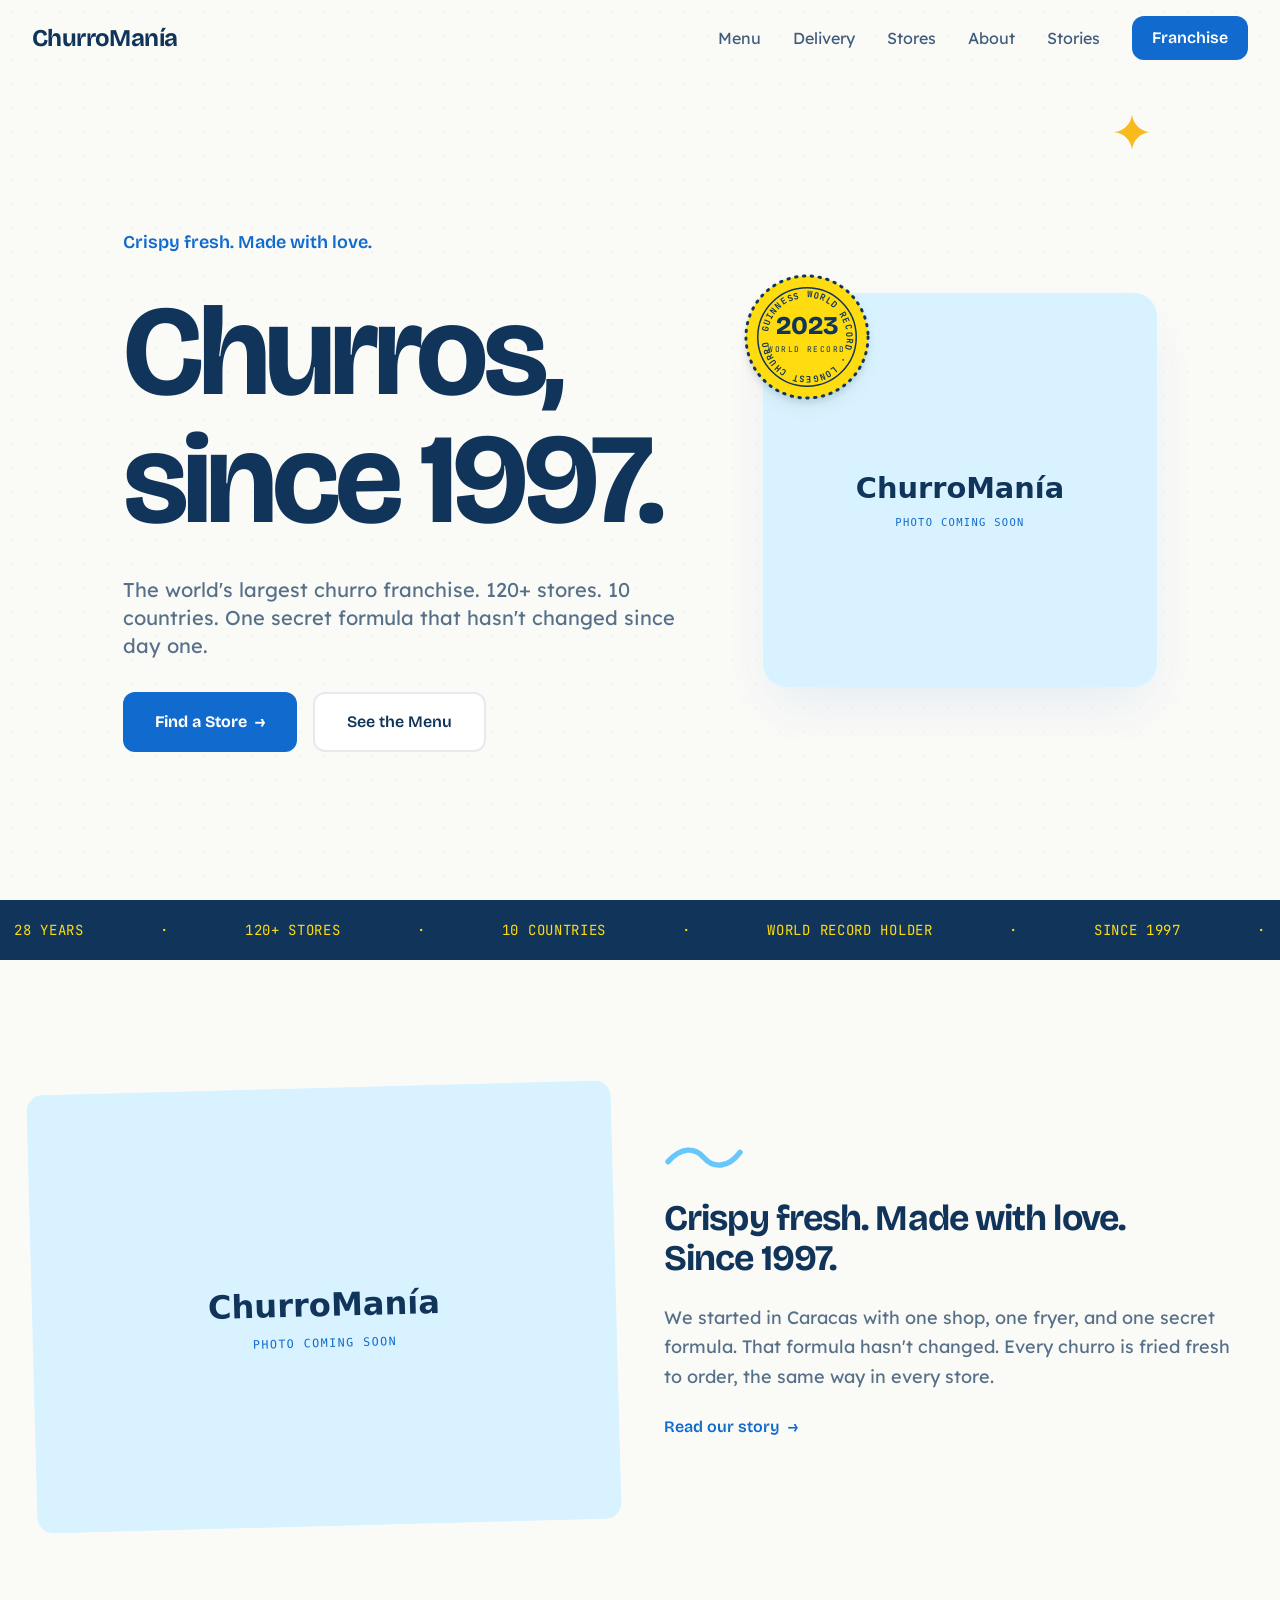
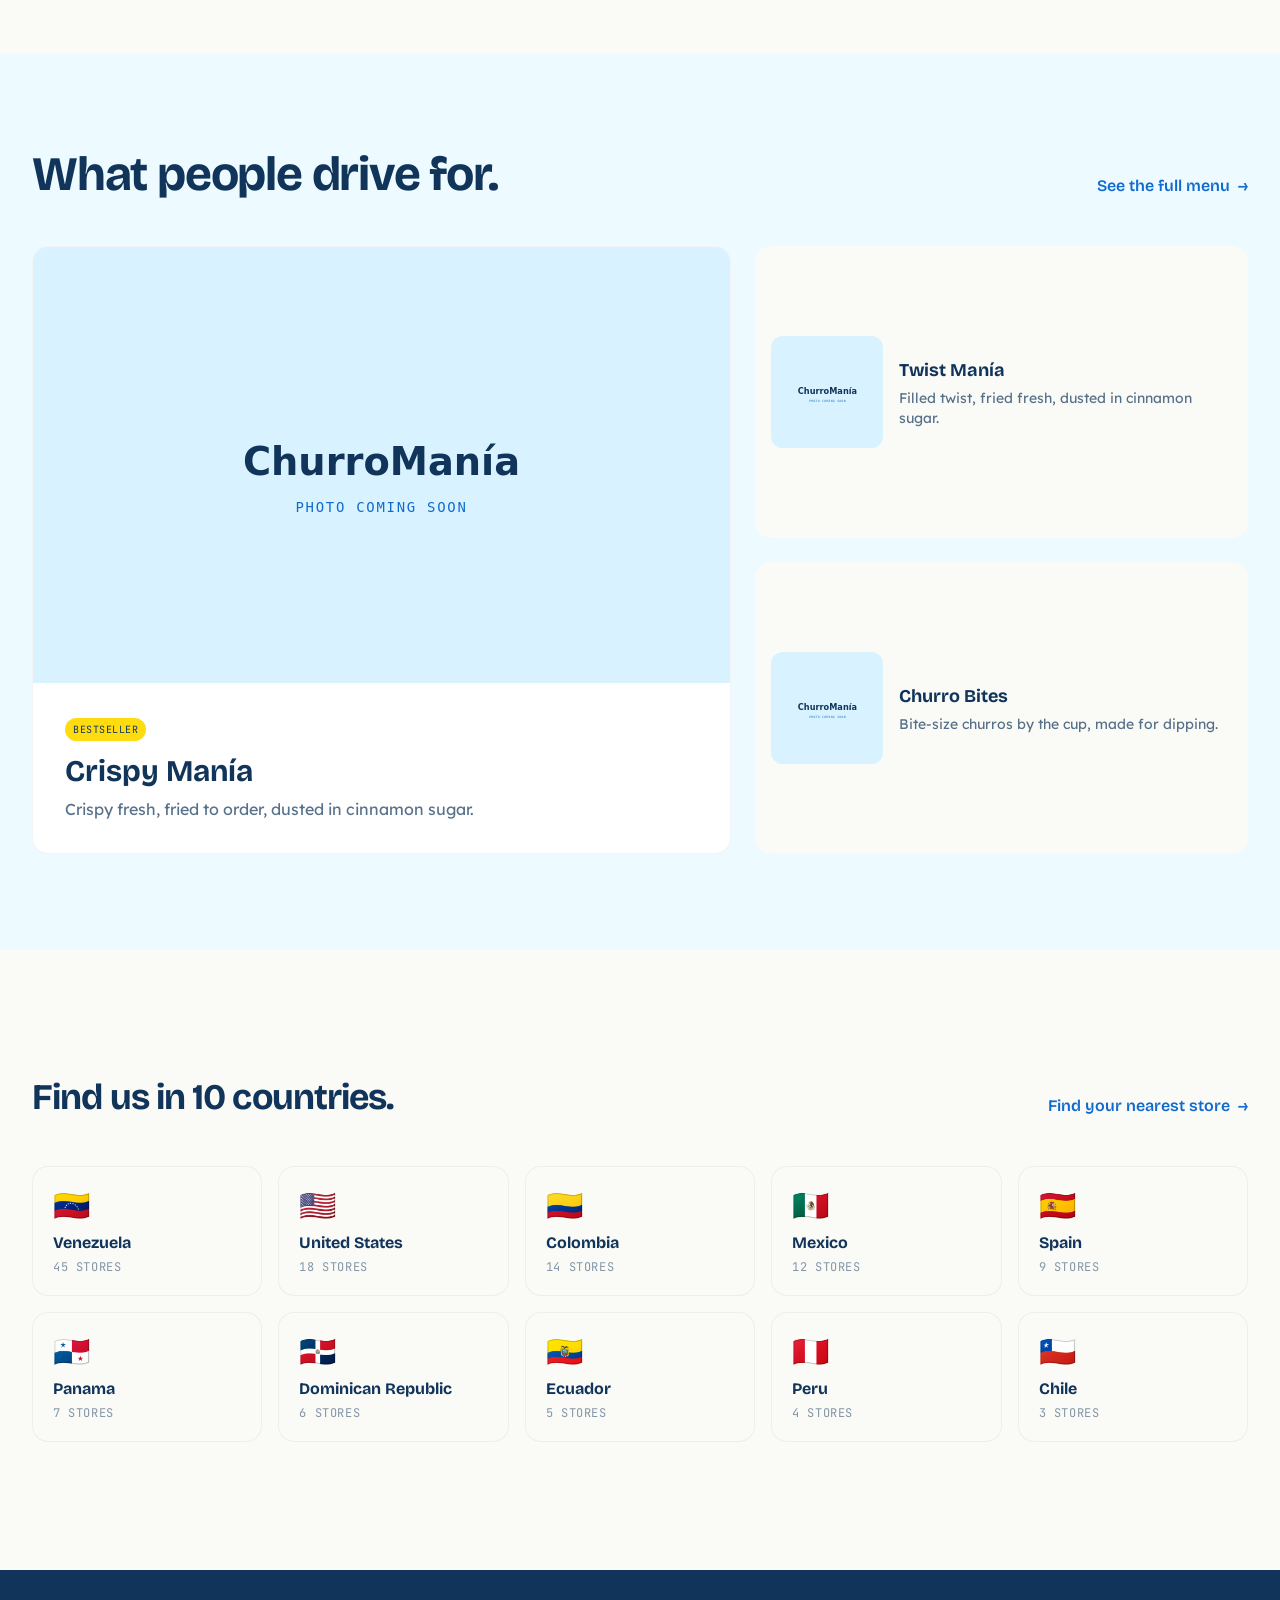
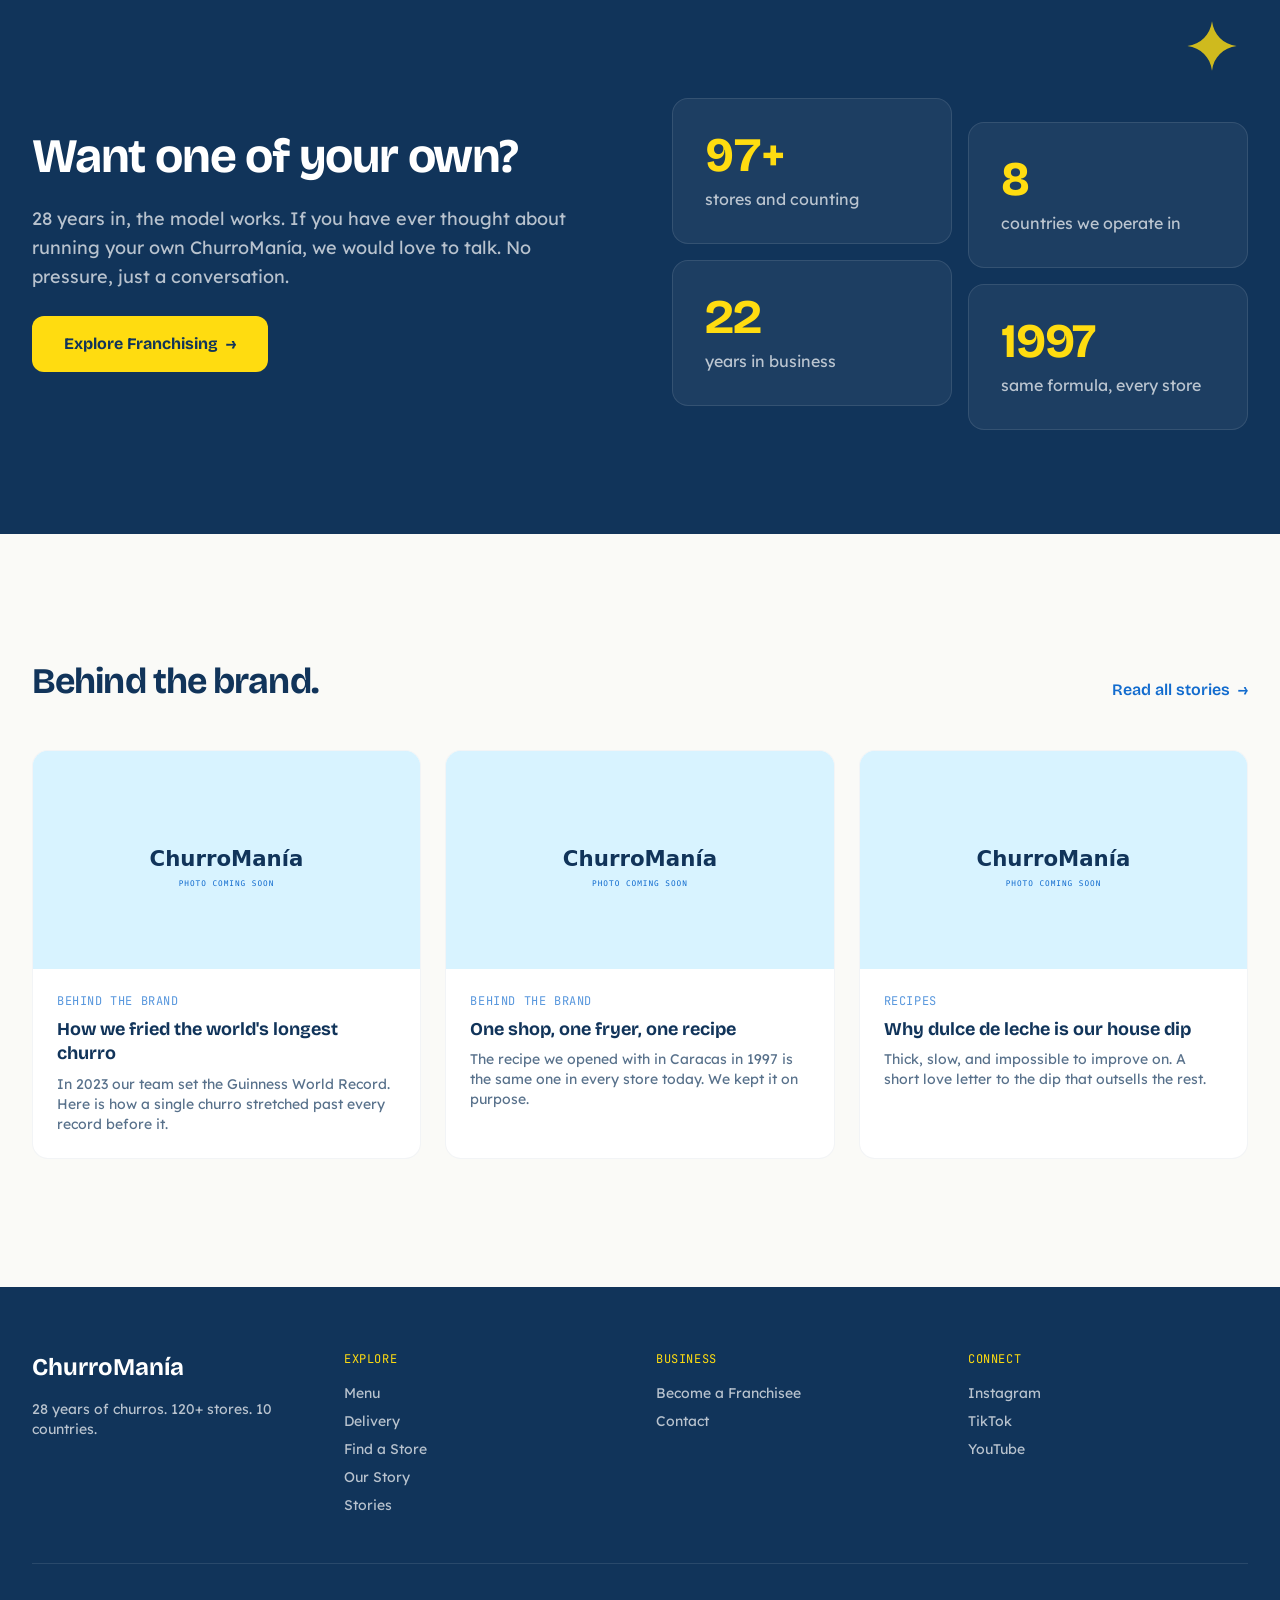
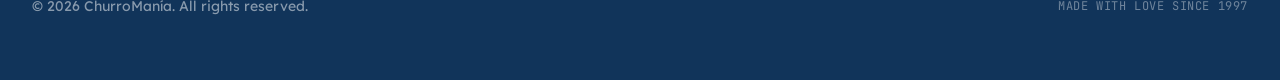
==== commit 21b1544b: "menu redesign, franchise bento and us map, scroll-pinned steps, motion and button polish" ====
--- a/index.html
+++ b/index.html
@@ -75,9 +75,9 @@
             The world's largest churro franchise. 120+ stores. 10 countries. One secret formula that hasn't changed since day one.
           </p>
           <div class="flex flex-col sm:flex-row gap-4 fade-up fade-up-delay-3">
-            <a href="stores.html" class="inline-flex items-center justify-center gap-2 px-8 py-4 bg-cm-blue text-white font-display font-bold rounded-xl hover:bg-cm-blue-deep active:scale-95 transition-all duration-200 shadow-lg shadow-cm-blue/20 hover:shadow-xl hover:shadow-cm-blue/30 focus-visible:outline-none focus-visible:ring-2 focus-visible:ring-cm-blue/40 focus-visible:ring-offset-2 focus-visible:ring-offset-cm-cream">
+            <a href="stores.html" class="inline-flex items-center justify-center gap-2 px-8 py-4 bg-cm-blue text-white font-display font-bold rounded-xl hover:bg-cm-blue-deep active:scale-95 transition-all duration-200 focus-visible:outline-none focus-visible:ring-2 focus-visible:ring-cm-blue/40 focus-visible:ring-offset-2 focus-visible:ring-offset-cm-cream">
               Find a Store
-              <span aria-hidden="true">&rarr;</span>
+              <span class="arrow" aria-hidden="true">&rarr;</span>
             </a>
             <a href="menu.html" class="inline-flex items-center justify-center gap-2 px-8 py-4 bg-white text-cm-blue-dark border-2 border-cm-blue-dark/10 font-display font-semibold rounded-xl hover:border-cm-blue hover:text-cm-blue active:scale-95 transition-all focus-visible:outline-none focus-visible:ring-2 focus-visible:ring-cm-blue/40">
               See the Menu
@@ -137,7 +137,7 @@
             We started in Caracas with one shop, one fryer, and one secret formula. That formula hasn't changed. Every churro is fried fresh to order, the same way in every store.
           </p>
           <a href="about.html" class="inline-flex items-center gap-2 font-display font-semibold text-cm-blue hover:text-cm-blue-deep transition-colors rounded focus-visible:outline-none focus-visible:ring-2 focus-visible:ring-cm-blue/40">
-            Read our story <span aria-hidden="true">&rarr;</span>
+            Read our story <span class="arrow" aria-hidden="true">&rarr;</span>
           </a>
         </div>
       </div>
@@ -149,7 +149,7 @@
         <div class="flex flex-col md:flex-row md:items-end md:justify-between gap-4 mb-12 reveal">
           <h2 class="font-display text-3xl md:text-5xl font-bold tracking-tight text-cm-blue-dark text-balance">What people drive for.</h2>
           <a href="menu.html" class="inline-flex items-center gap-2 font-display font-semibold text-cm-blue hover:text-cm-blue-deep transition-colors whitespace-nowrap rounded focus-visible:outline-none focus-visible:ring-2 focus-visible:ring-cm-blue/40">
-            See the full menu <span aria-hidden="true">&rarr;</span>
+            See the full menu <span class="arrow" aria-hidden="true">&rarr;</span>
           </a>
         </div>
         <div id="featured-products" class="grid grid-cols-1 lg:grid-cols-12 gap-6 reveal reveal-delay-1">
@@ -164,7 +164,7 @@
         <div class="flex flex-col md:flex-row md:items-end md:justify-between gap-4 mb-12 reveal">
           <h2 class="font-display text-3xl md:text-4xl font-bold tracking-tight text-cm-blue-dark">Find us in 10 countries.</h2>
           <a href="stores.html" class="inline-flex items-center gap-2 font-display font-semibold text-cm-blue hover:text-cm-blue-deep transition-colors whitespace-nowrap rounded focus-visible:outline-none focus-visible:ring-2 focus-visible:ring-cm-blue/40">
-            Find your nearest store <span aria-hidden="true">&rarr;</span>
+            Find your nearest store <span class="arrow" aria-hidden="true">&rarr;</span>
           </a>
         </div>
         <div id="countries-preview" class="grid grid-cols-2 sm:grid-cols-3 lg:grid-cols-5 gap-4 reveal reveal-delay-1">
@@ -183,8 +183,8 @@
             <p class="font-body text-lg text-white/70 leading-relaxed max-w-xl">
               28 years in, the model works. If you have ever thought about running your own ChurroManía, we would love to talk. No pressure, just a conversation.
             </p>
-            <a href="franchise.html" class="inline-flex items-center justify-center gap-2 px-8 py-4 bg-cm-yellow text-cm-blue-dark font-display font-bold rounded-xl hover:bg-cm-orange active:scale-95 transition-all duration-200 shadow-lg shadow-cm-yellow/20 focus-visible:outline-none focus-visible:ring-2 focus-visible:ring-cm-yellow/60">
-              Explore Franchising <span aria-hidden="true">&rarr;</span>
+            <a href="franchise.html" class="inline-flex items-center justify-center gap-2 px-8 py-4 bg-cm-yellow text-cm-blue-dark font-display font-bold rounded-xl hover:bg-cm-orange active:scale-95 transition-all duration-200 focus-visible:outline-none focus-visible:ring-2 focus-visible:ring-cm-yellow/60">
+              Explore Franchising <span class="arrow" aria-hidden="true">&rarr;</span>
             </a>
           </div>
           <div class="grid grid-cols-2 gap-4 reveal reveal-delay-1">
@@ -215,7 +215,7 @@
         <div class="flex flex-col md:flex-row md:items-end md:justify-between gap-4 mb-12 reveal">
           <h2 class="font-display text-3xl md:text-4xl font-bold tracking-tight text-cm-blue-dark">Behind the brand.</h2>
           <a href="blog.html" class="inline-flex items-center gap-2 font-display font-semibold text-cm-blue hover:text-cm-blue-deep transition-colors whitespace-nowrap rounded focus-visible:outline-none focus-visible:ring-2 focus-visible:ring-cm-blue/40">
-            Read all stories <span aria-hidden="true">&rarr;</span>
+            Read all stories <span class="arrow" aria-hidden="true">&rarr;</span>
           </a>
         </div>
         <div id="latest-stories" class="grid grid-cols-1 md:grid-cols-3 gap-6 reveal reveal-delay-1">
--- a/css/styles.css
+++ b/css/styles.css
@@ -1 +1 @@
-*,:after,:before{--tw-border-spacing-x:0;--tw-border-spacing-y:0;--tw-translate-x:0;--tw-translate-y:0;--tw-rotate:0;--tw-skew-x:0;--tw-skew-y:0;--tw-scale-x:1;--tw-scale-y:1;--tw-pan-x: ;--tw-pan-y: ;--tw-pinch-zoom: ;--tw-scroll-snap-strictness:proximity;--tw-gradient-from-position: ;--tw-gradient-via-position: ;--tw-gradient-to-position: ;--tw-ordinal: ;--tw-slashed-zero: ;--tw-numeric-figure: ;--tw-numeric-spacing: ;--tw-numeric-fraction: ;--tw-ring-inset: ;--tw-ring-offset-width:0px;--tw-ring-offset-color:#fff;--tw-ring-color:rgba(59,130,246,.5);--tw-ring-offset-shadow:0 0 #0000;--tw-ring-shadow:0 0 #0000;--tw-shadow:0 0 #0000;--tw-shadow-colored:0 0 #0000;--tw-blur: ;--tw-brightness: ;--tw-contrast: ;--tw-grayscale: ;--tw-hue-rotate: ;--tw-invert: ;--tw-saturate: ;--tw-sepia: ;--tw-drop-shadow: ;--tw-backdrop-blur: ;--tw-backdrop-brightness: ;--tw-backdrop-contrast: ;--tw-backdrop-grayscale: ;--tw-backdrop-hue-rotate: ;--tw-backdrop-invert: ;--tw-backdrop-opacity: ;--tw-backdrop-saturate: ;--tw-backdrop-sepia: ;--tw-contain-size: ;--tw-contain-layout: ;--tw-contain-paint: ;--tw-contain-style: }::backdrop{--tw-border-spacing-x:0;--tw-border-spacing-y:0;--tw-translate-x:0;--tw-translate-y:0;--tw-rotate:0;--tw-skew-x:0;--tw-skew-y:0;--tw-scale-x:1;--tw-scale-y:1;--tw-pan-x: ;--tw-pan-y: ;--tw-pinch-zoom: ;--tw-scroll-snap-strictness:proximity;--tw-gradient-from-position: ;--tw-gradient-via-position: ;--tw-gradient-to-position: ;--tw-ordinal: ;--tw-slashed-zero: ;--tw-numeric-figure: ;--tw-numeric-spacing: ;--tw-numeric-fraction: ;--tw-ring-inset: ;--tw-ring-offset-width:0px;--tw-ring-offset-color:#fff;--tw-ring-color:rgba(59,130,246,.5);--tw-ring-offset-shadow:0 0 #0000;--tw-ring-shadow:0 0 #0000;--tw-shadow:0 0 #0000;--tw-shadow-colored:0 0 #0000;--tw-blur: ;--tw-brightness: ;--tw-contrast: ;--tw-grayscale: ;--tw-hue-rotate: ;--tw-invert: ;--tw-saturate: ;--tw-sepia: ;--tw-drop-shadow: ;--tw-backdrop-blur: ;--tw-backdrop-brightness: ;--tw-backdrop-contrast: ;--tw-backdrop-grayscale: ;--tw-backdrop-hue-rotate: ;--tw-backdrop-invert: ;--tw-backdrop-opacity: ;--tw-backdrop-saturate: ;--tw-backdrop-sepia: ;--tw-contain-size: ;--tw-contain-layout: ;--tw-contain-paint: ;--tw-contain-style: }/*! tailwindcss v3.4.19 | MIT License | https://tailwindcss.com*/*,:after,:before{box-sizing:border-box;border:0 solid #e5e7eb}:after,:before{--tw-content:""}:host,html{line-height:1.5;-webkit-text-size-adjust:100%;-moz-tab-size:4;-o-tab-size:4;tab-size:4;font-family:ui-sans-serif,system-ui,sans-serif,Apple Color Emoji,Segoe UI Emoji,Segoe UI Symbol,Noto Color Emoji;font-feature-settings:normal;font-variation-settings:normal;-webkit-tap-highlight-color:transparent}body{margin:0;line-height:inherit}hr{height:0;color:inherit;border-top-width:1px}abbr:where([title]){-webkit-text-decoration:underline dotted;text-decoration:underline dotted}h1,h2,h3,h4,h5,h6{font-size:inherit;font-weight:inherit}a{color:inherit;text-decoration:inherit}b,strong{font-weight:bolder}code,kbd,pre,samp{font-family:JetBrains Mono,monospace;font-feature-settings:normal;font-variation-settings:normal;font-size:1em}small{font-size:80%}sub,sup{font-size:75%;line-height:0;position:relative;vertical-align:baseline}sub{bottom:-.25em}sup{top:-.5em}table{text-indent:0;border-color:inherit;border-collapse:collapse}button,input,optgroup,select,textarea{font-family:inherit;font-feature-settings:inherit;font-variation-settings:inherit;font-size:100%;font-weight:inherit;line-height:inherit;letter-spacing:inherit;color:inherit;margin:0;padding:0}button,select{text-transform:none}button,input:where([type=button]),input:where([type=reset]),input:where([type=submit]){-webkit-appearance:button;background-color:transparent;background-image:none}:-moz-focusring{outline:auto}:-moz-ui-invalid{box-shadow:none}progress{vertical-align:baseline}::-webkit-inner-spin-button,::-webkit-outer-spin-button{height:auto}[type=search]{-webkit-appearance:textfield;outline-offset:-2px}::-webkit-search-decoration{-webkit-appearance:none}::-webkit-file-upload-button{-webkit-appearance:button;font:inherit}summary{display:list-item}blockquote,dd,dl,figure,h1,h2,h3,h4,h5,h6,hr,p,pre{margin:0}fieldset{margin:0}fieldset,legend{padding:0}menu,ol,ul{list-style:none;margin:0;padding:0}dialog{padding:0}textarea{resize:vertical}input::-moz-placeholder,textarea::-moz-placeholder{opacity:1;color:#9ca3af}input::placeholder,textarea::placeholder{opacity:1;color:#9ca3af}[role=button],button{cursor:pointer}:disabled{cursor:default}audio,canvas,embed,iframe,img,object,svg,video{display:block;vertical-align:middle}img,video{max-width:100%;height:auto}[hidden]:where(:not([hidden=until-found])){display:none}html{scroll-behavior:smooth}body{font-family:var(--font-body);color:var(--cm-blue-dark);background:var(--cm-cream);-webkit-font-smoothing:antialiased;-moz-osx-font-smoothing:grayscale}::-moz-selection{background:var(--cm-yellow);color:var(--cm-blue-dark)}::selection{background:var(--cm-yellow);color:var(--cm-blue-dark)}.sr-only{position:absolute;width:1px;height:1px;padding:0;margin:-1px;overflow:hidden;clip:rect(0,0,0,0);white-space:nowrap;border-width:0}.fixed{position:fixed}.absolute{position:absolute}.relative{position:relative}.sticky{position:sticky}.inset-0{inset:0}.-bottom-4{bottom:-1rem}.-left-5{left:-1.25rem}.-left-\[9px\]{left:-9px}.-right-2{right:-.5rem}.-top-5{top:-1.25rem}.-top-8{top:-2rem}.left-0{left:0}.right-0{right:0}.right-10{right:2.5rem}.right-8{right:2rem}.top-0{top:0}.top-1{top:.25rem}.top-12{top:3rem}.top-28{top:7rem}.top-32{top:8rem}.top-\[68px\]{top:68px}.z-40{z-index:40}.z-50{z-index:50}.mx-auto{margin-left:auto;margin-right:auto}.-mr-2{margin-right:-.5rem}.mb-1{margin-bottom:.25rem}.mb-10{margin-bottom:2.5rem}.mb-12{margin-bottom:3rem}.mb-2{margin-bottom:.5rem}.mb-3{margin-bottom:.75rem}.mb-4{margin-bottom:1rem}.mb-6{margin-bottom:1.5rem}.mb-8{margin-bottom:2rem}.ml-3{margin-left:.75rem}.mt-1{margin-top:.25rem}.mt-10{margin-top:2.5rem}.mt-12{margin-top:3rem}.mt-2{margin-top:.5rem}.mt-3{margin-top:.75rem}.mt-4{margin-top:1rem}.line-clamp-3{overflow:hidden;display:-webkit-box;-webkit-box-orient:vertical;-webkit-line-clamp:3}.block{display:block}.inline-block{display:inline-block}.inline{display:inline}.flex{display:flex}.inline-flex{display:inline-flex}.table{display:table}.grid{display:grid}.hidden{display:none}.aspect-\[16\/10\]{aspect-ratio:16/10}.aspect-\[16\/9\]{aspect-ratio:16/9}.aspect-\[4\/3\]{aspect-ratio:4/3}.aspect-square{aspect-ratio:1/1}.h-10{height:2.5rem}.h-12{height:3rem}.h-14{height:3.5rem}.h-24{height:6rem}.h-28{height:7rem}.h-4{height:1rem}.h-6{height:1.5rem}.h-full{height:100%}.min-h-screen{min-height:100vh}.w-10{width:2.5rem}.w-12{width:3rem}.w-14{width:3.5rem}.w-20{width:5rem}.w-24{width:6rem}.w-28{width:7rem}.w-4{width:1rem}.w-6{width:1.5rem}.w-full{width:100%}.min-w-0{min-width:0}.max-w-2xl{max-width:42rem}.max-w-3xl{max-width:48rem}.max-w-4xl{max-width:56rem}.max-w-7xl{max-width:80rem}.max-w-md{max-width:28rem}.max-w-xl{max-width:36rem}.shrink-0{flex-shrink:0}.rotate-\[-1\.5deg\]{--tw-rotate:-1.5deg}.rotate-\[-1\.5deg\],.rotate-\[-1deg\]{transform:translate(var(--tw-translate-x),var(--tw-translate-y)) rotate(var(--tw-rotate)) skewX(var(--tw-skew-x)) skewY(var(--tw-skew-y)) scaleX(var(--tw-scale-x)) scaleY(var(--tw-scale-y))}.rotate-\[-1deg\]{--tw-rotate:-1deg}.transform{transform:translate(var(--tw-translate-x),var(--tw-translate-y)) rotate(var(--tw-rotate)) skewX(var(--tw-skew-x)) skewY(var(--tw-skew-y)) scaleX(var(--tw-scale-x)) scaleY(var(--tw-scale-y))}.cursor-pointer{cursor:pointer}.list-none{list-style-type:none}.grid-cols-1{grid-template-columns:repeat(1,minmax(0,1fr))}.grid-cols-2{grid-template-columns:repeat(2,minmax(0,1fr))}.flex-col{flex-direction:column}.flex-wrap{flex-wrap:wrap}.items-start{align-items:flex-start}.items-center{align-items:center}.items-baseline{align-items:baseline}.justify-center{justify-content:center}.justify-between{justify-content:space-between}.gap-1{gap:.25rem}.gap-10{gap:2.5rem}.gap-2{gap:.5rem}.gap-3{gap:.75rem}.gap-4{gap:1rem}.gap-6{gap:1.5rem}.gap-8{gap:2rem}.space-y-1>:not([hidden])~:not([hidden]){--tw-space-y-reverse:0;margin-top:calc(.25rem*(1 - var(--tw-space-y-reverse)));margin-bottom:calc(.25rem*var(--tw-space-y-reverse))}.space-y-10>:not([hidden])~:not([hidden]){--tw-space-y-reverse:0;margin-top:calc(2.5rem*(1 - var(--tw-space-y-reverse)));margin-bottom:calc(2.5rem*var(--tw-space-y-reverse))}.space-y-16>:not([hidden])~:not([hidden]){--tw-space-y-reverse:0;margin-top:calc(4rem*(1 - var(--tw-space-y-reverse)));margin-bottom:calc(4rem*var(--tw-space-y-reverse))}.space-y-2>:not([hidden])~:not([hidden]){--tw-space-y-reverse:0;margin-top:calc(.5rem*(1 - var(--tw-space-y-reverse)));margin-bottom:calc(.5rem*var(--tw-space-y-reverse))}.space-y-3>:not([hidden])~:not([hidden]){--tw-space-y-reverse:0;margin-top:calc(.75rem*(1 - var(--tw-space-y-reverse)));margin-bottom:calc(.75rem*var(--tw-space-y-reverse))}.space-y-4>:not([hidden])~:not([hidden]){--tw-space-y-reverse:0;margin-top:calc(1rem*(1 - var(--tw-space-y-reverse)));margin-bottom:calc(1rem*var(--tw-space-y-reverse))}.space-y-6>:not([hidden])~:not([hidden]){--tw-space-y-reverse:0;margin-top:calc(1.5rem*(1 - var(--tw-space-y-reverse)));margin-bottom:calc(1.5rem*var(--tw-space-y-reverse))}.space-y-8>:not([hidden])~:not([hidden]){--tw-space-y-reverse:0;margin-top:calc(2rem*(1 - var(--tw-space-y-reverse)));margin-bottom:calc(2rem*var(--tw-space-y-reverse))}.overflow-hidden{overflow:hidden}.overflow-x-auto{overflow-x:auto}.whitespace-nowrap{white-space:nowrap}.text-balance{text-wrap:balance}.text-pretty{text-wrap:pretty}.rounded{border-radius:.25rem}.rounded-2xl{border-radius:1rem}.rounded-3xl{border-radius:1.5rem}.rounded-full{border-radius:9999px}.rounded-lg{border-radius:.5rem}.rounded-xl{border-radius:.75rem}.border{border-width:1px}.border-2{border-width:2px}.border-y{border-top-width:1px}.border-b,.border-y{border-bottom-width:1px}.border-l-2{border-left-width:2px}.border-t{border-top-width:1px}.border-cm-blue{--tw-border-opacity:1;border-color:rgb(17 107 206/var(--tw-border-opacity,1))}.border-cm-blue-dark\/10{border-color:rgba(17,52,90,.1)}.border-cm-blue-dark\/15{border-color:rgba(17,52,90,.15)}.border-cm-blue-dark\/5{border-color:rgba(17,52,90,.05)}.border-cm-cream{--tw-border-opacity:1;border-color:rgb(250 250 247/var(--tw-border-opacity,1))}.border-cm-yellow{--tw-border-opacity:1;border-color:rgb(255 220 16/var(--tw-border-opacity,1))}.border-white\/10{border-color:hsla(0,0%,100%,.1)}.bg-cm-blue{--tw-bg-opacity:1;background-color:rgb(17 107 206/var(--tw-bg-opacity,1))}.bg-cm-blue-bg{--tw-bg-opacity:1;background-color:rgb(237 250 255/var(--tw-bg-opacity,1))}.bg-cm-blue-dark{--tw-bg-opacity:1;background-color:rgb(17 52 90/var(--tw-bg-opacity,1))}.bg-cm-blue-pale{--tw-bg-opacity:1;background-color:rgb(216 243 255/var(--tw-bg-opacity,1))}.bg-cm-cream{--tw-bg-opacity:1;background-color:rgb(250 250 247/var(--tw-bg-opacity,1))}.bg-cm-cream\/90{background-color:hsla(60,23%,97%,.9)}.bg-cm-yellow{--tw-bg-opacity:1;background-color:rgb(255 220 16/var(--tw-bg-opacity,1))}.bg-cm-yellow\/20{background-color:rgba(255,220,16,.2)}.bg-cm-yellow\/30{background-color:rgba(255,220,16,.3)}.bg-white{--tw-bg-opacity:1;background-color:rgb(255 255 255/var(--tw-bg-opacity,1))}.bg-white\/5{background-color:hsla(0,0%,100%,.05)}.bg-white\/80{background-color:hsla(0,0%,100%,.8)}.bg-white\/95{background-color:hsla(0,0%,100%,.95)}.object-cover{-o-object-fit:cover;object-fit:cover}.p-2{padding:.5rem}.p-4{padding:1rem}.p-5{padding:1.25rem}.p-6{padding:1.5rem}.p-8{padding:2rem}.px-2{padding-left:.5rem;padding-right:.5rem}.px-4{padding-left:1rem;padding-right:1rem}.px-5{padding-left:1.25rem;padding-right:1.25rem}.px-6{padding-left:1.5rem;padding-right:1.5rem}.px-8{padding-left:2rem;padding-right:2rem}.py-1{padding-top:.25rem;padding-bottom:.25rem}.py-10{padding-top:2.5rem;padding-bottom:2.5rem}.py-12{padding-top:3rem;padding-bottom:3rem}.py-16{padding-top:4rem;padding-bottom:4rem}.py-2{padding-top:.5rem;padding-bottom:.5rem}.py-2\.5{padding-top:.625rem;padding-bottom:.625rem}.py-3{padding-top:.75rem;padding-bottom:.75rem}.py-4{padding-top:1rem;padding-bottom:1rem}.py-5{padding-top:1.25rem;padding-bottom:1.25rem}.pb-12{padding-bottom:3rem}.pb-16{padding-bottom:4rem}.pb-20{padding-bottom:5rem}.pb-5{padding-bottom:1.25rem}.pb-8{padding-bottom:2rem}.pl-8{padding-left:2rem}.pr-4{padding-right:1rem}.pt-2{padding-top:.5rem}.pt-20{padding-top:5rem}.pt-32{padding-top:8rem}.pt-4{padding-top:1rem}.pt-6{padding-top:1.5rem}.pt-8{padding-top:2rem}.text-left{text-align:left}.text-center{text-align:center}.font-body{font-family:Lexend Deca,system-ui,sans-serif}.font-display{font-family:Bricolage Grotesque,system-ui,sans-serif}.font-mono{font-family:JetBrains Mono,monospace}.text-2xl{font-size:1.5rem;line-height:2rem}.text-3xl{font-size:1.875rem;line-height:2.25rem}.text-4xl{font-size:2.25rem;line-height:2.5rem}.text-5xl{font-size:3rem;line-height:1}.text-6xl{font-size:3.75rem;line-height:1}.text-\[10px\]{font-size:10px}.text-lg{font-size:1.125rem;line-height:1.75rem}.text-sm{font-size:.875rem;line-height:1.25rem}.text-xl{font-size:1.25rem;line-height:1.75rem}.text-xs{font-size:.75rem;line-height:1rem}.font-bold{font-weight:700}.font-semibold{font-weight:600}.uppercase{text-transform:uppercase}.italic{font-style:italic}.leading-\[0\.95\]{line-height:.95}.leading-\[0\.9\]{line-height:.9}.leading-none{line-height:1}.leading-relaxed{line-height:1.625}.leading-snug{line-height:1.375}.tracking-\[-0\.04em\]{letter-spacing:-.04em}.tracking-tight{letter-spacing:-.025em}.tracking-wider{letter-spacing:.05em}.text-cm-blue{--tw-text-opacity:1;color:rgb(17 107 206/var(--tw-text-opacity,1))}.text-cm-blue-dark{--tw-text-opacity:1;color:rgb(17 52 90/var(--tw-text-opacity,1))}.text-cm-blue-dark\/30{color:rgba(17,52,90,.3)}.text-cm-blue-dark\/40{color:rgba(17,52,90,.4)}.text-cm-blue-dark\/50{color:rgba(17,52,90,.5)}.text-cm-blue-dark\/60{color:rgba(17,52,90,.6)}.text-cm-blue-dark\/70{color:rgba(17,52,90,.7)}.text-cm-blue-dark\/80{color:rgba(17,52,90,.8)}.text-cm-blue-light{--tw-text-opacity:1;color:rgb(40 178 255/var(--tw-text-opacity,1))}.text-cm-blue\/70{color:rgba(17,107,206,.7)}.text-cm-yellow{--tw-text-opacity:1;color:rgb(255 220 16/var(--tw-text-opacity,1))}.text-cm-yellow-warm{--tw-text-opacity:1;color:rgb(249 180 6/var(--tw-text-opacity,1))}.text-cm-yellow\/30{color:rgba(255,220,16,.3)}.text-white{--tw-text-opacity:1;color:rgb(255 255 255/var(--tw-text-opacity,1))}.text-white\/40{color:hsla(0,0%,100%,.4)}.text-white\/50{color:hsla(0,0%,100%,.5)}.text-white\/60{color:hsla(0,0%,100%,.6)}.text-white\/70{color:hsla(0,0%,100%,.7)}.accent-cm-blue{accent-color:#116bce}.opacity-50{opacity:.5}.opacity-70{opacity:.7}.opacity-80{opacity:.8}.opacity-90{opacity:.9}.shadow-2xl{--tw-shadow:0 25px 50px -12px rgba(0,0,0,.25);--tw-shadow-colored:0 25px 50px -12px var(--tw-shadow-color)}.shadow-2xl,.shadow-lg{box-shadow:var(--tw-ring-offset-shadow,0 0 #0000),var(--tw-ring-shadow,0 0 #0000),var(--tw-shadow)}.shadow-lg{--tw-shadow:0 10px 15px -3px rgba(0,0,0,.1),0 4px 6px -4px rgba(0,0,0,.1);--tw-shadow-colored:0 10px 15px -3px var(--tw-shadow-color),0 4px 6px -4px var(--tw-shadow-color)}.shadow-sm{--tw-shadow:0 1px 2px 0 rgba(0,0,0,.05);--tw-shadow-colored:0 1px 2px 0 var(--tw-shadow-color);box-shadow:var(--tw-ring-offset-shadow,0 0 #0000),var(--tw-ring-shadow,0 0 #0000),var(--tw-shadow)}.shadow-cm-blue\/10{--tw-shadow-color:rgba(17,107,206,.1);--tw-shadow:var(--tw-shadow-colored)}.shadow-cm-blue\/20{--tw-shadow-color:rgba(17,107,206,.2);--tw-shadow:var(--tw-shadow-colored)}.shadow-cm-yellow\/20{--tw-shadow-color:rgba(255,220,16,.2);--tw-shadow:var(--tw-shadow-colored)}.outline-none{outline:2px solid transparent;outline-offset:2px}.blur{--tw-blur:blur(8px)}.blur,.drop-shadow-lg{filter:var(--tw-blur) var(--tw-brightness) var(--tw-contrast) var(--tw-grayscale) var(--tw-hue-rotate) var(--tw-invert) var(--tw-saturate) var(--tw-sepia) var(--tw-drop-shadow)}.drop-shadow-lg{--tw-drop-shadow:drop-shadow(0 10px 8px rgba(0,0,0,.04)) drop-shadow(0 4px 3px rgba(0,0,0,.1))}.filter{filter:var(--tw-blur) var(--tw-brightness) var(--tw-contrast) var(--tw-grayscale) var(--tw-hue-rotate) var(--tw-invert) var(--tw-saturate) var(--tw-sepia) var(--tw-drop-shadow)}.backdrop-blur-md{--tw-backdrop-blur:blur(12px);-webkit-backdrop-filter:var(--tw-backdrop-blur) var(--tw-backdrop-brightness) var(--tw-backdrop-contrast) var(--tw-backdrop-grayscale) var(--tw-backdrop-hue-rotate) var(--tw-backdrop-invert) var(--tw-backdrop-opacity) var(--tw-backdrop-saturate) var(--tw-backdrop-sepia);backdrop-filter:var(--tw-backdrop-blur) var(--tw-backdrop-brightness) var(--tw-backdrop-contrast) var(--tw-backdrop-grayscale) var(--tw-backdrop-hue-rotate) var(--tw-backdrop-invert) var(--tw-backdrop-opacity) var(--tw-backdrop-saturate) var(--tw-backdrop-sepia)}.transition-all{transition-property:all;transition-timing-function:cubic-bezier(.4,0,.2,1);transition-duration:.15s}.transition-colors{transition-property:color,background-color,border-color,text-decoration-color,fill,stroke;transition-timing-function:cubic-bezier(.4,0,.2,1);transition-duration:.15s}.transition-transform{transition-property:transform;transition-timing-function:cubic-bezier(.4,0,.2,1);transition-duration:.15s}.duration-200{transition-duration:.2s}.duration-300{transition-duration:.3s}.duration-500{transition-duration:.5s}.bg-dot-grid{background-image:radial-gradient(circle at center,rgba(17,52,90,.06) 1px,transparent 0);background-size:24px 24px}.scroll-target{scroll-margin-top:100px}.marquee{display:flex;overflow:hidden;-webkit-user-select:none;-moz-user-select:none;user-select:none;gap:3rem}.marquee__content{flex-shrink:0;display:flex;justify-content:space-around;min-width:100%;animation:scroll 30s linear infinite;gap:3rem}@keyframes scroll{0%{transform:translateX(0)}to{transform:translateX(-100%)}}.fade-up{opacity:0;transform:translateY(20px);animation:fadeUp .6s ease-out forwards}.fade-up-delay-1{animation-delay:.1s}.fade-up-delay-2{animation-delay:.2s}.fade-up-delay-3{animation-delay:.3s}@keyframes fadeUp{to{opacity:1;transform:translateY(0)}}.reveal{opacity:0;transform:translateY(24px);transition:opacity .6s ease-out,transform .6s ease-out}.reveal.reveal-in{opacity:1;transform:none}.reveal-delay-1{transition-delay:.08s}.reveal-delay-2{transition-delay:.16s}.reveal-delay-3{transition-delay:.24s}.tnum{font-variant-numeric:tabular-nums}@keyframes drift{0%,to{transform:translateY(0) rotate(var(--r,0deg))}50%{transform:translateY(-8px) rotate(calc(var(--r, 0deg) + 4deg))}}.doodle-drift{animation:drift 7s ease-in-out infinite}.doodle-drift,.seal-spin{transform-box:fill-box;transform-origin:center}.seal-spin{animation:sealspin 22s linear infinite}@keyframes sealspin{to{transform:rotate(1turn)}}@media (prefers-reduced-motion:reduce){.marquee__content{animation:none}.fade-up{animation:none}.fade-up,.reveal{opacity:1;transform:none}.reveal{transition:none}.doodle-drift,.seal-spin{animation:none}html{scroll-behavior:auto}}.hover\:-translate-y-1:hover{--tw-translate-y:-0.25rem}.hover\:-translate-y-1:hover,.hover\:-translate-y-4:hover{transform:translate(var(--tw-translate-x),var(--tw-translate-y)) rotate(var(--tw-rotate)) skewX(var(--tw-skew-x)) skewY(var(--tw-skew-y)) scaleX(var(--tw-scale-x)) scaleY(var(--tw-scale-y))}.hover\:-translate-y-4:hover{--tw-translate-y:-1rem}.hover\:rotate-0:hover{--tw-rotate:0deg;transform:translate(var(--tw-translate-x),var(--tw-translate-y)) rotate(var(--tw-rotate)) skewX(var(--tw-skew-x)) skewY(var(--tw-skew-y)) scaleX(var(--tw-scale-x)) scaleY(var(--tw-scale-y))}.hover\:border-cm-blue:hover{--tw-border-opacity:1;border-color:rgb(17 107 206/var(--tw-border-opacity,1))}.hover\:bg-cm-blue-deep:hover{--tw-bg-opacity:1;background-color:rgb(19 84 149/var(--tw-bg-opacity,1))}.hover\:bg-cm-orange:hover{--tw-bg-opacity:1;background-color:rgb(247 146 0/var(--tw-bg-opacity,1))}.hover\:text-cm-blue:hover{--tw-text-opacity:1;color:rgb(17 107 206/var(--tw-text-opacity,1))}.hover\:text-cm-blue-deep:hover{--tw-text-opacity:1;color:rgb(19 84 149/var(--tw-text-opacity,1))}.hover\:text-white:hover{--tw-text-opacity:1;color:rgb(255 255 255/var(--tw-text-opacity,1))}.hover\:underline:hover{text-decoration-line:underline}.hover\:shadow-lg:hover{--tw-shadow:0 10px 15px -3px rgba(0,0,0,.1),0 4px 6px -4px rgba(0,0,0,.1);--tw-shadow-colored:0 10px 15px -3px var(--tw-shadow-color),0 4px 6px -4px var(--tw-shadow-color)}.hover\:shadow-lg:hover,.hover\:shadow-xl:hover{box-shadow:var(--tw-ring-offset-shadow,0 0 #0000),var(--tw-ring-shadow,0 0 #0000),var(--tw-shadow)}.hover\:shadow-xl:hover{--tw-shadow:0 20px 25px -5px rgba(0,0,0,.1),0 8px 10px -6px rgba(0,0,0,.1);--tw-shadow-colored:0 20px 25px -5px var(--tw-shadow-color),0 8px 10px -6px var(--tw-shadow-color)}.hover\:shadow-cm-blue\/10:hover{--tw-shadow-color:rgba(17,107,206,.1);--tw-shadow:var(--tw-shadow-colored)}.hover\:shadow-cm-blue\/30:hover{--tw-shadow-color:rgba(17,107,206,.3);--tw-shadow:var(--tw-shadow-colored)}.hover\:shadow-cm-blue\/5:hover{--tw-shadow-color:rgba(17,107,206,.05);--tw-shadow:var(--tw-shadow-colored)}.focus\:not-sr-only:focus{position:static;width:auto;height:auto;padding:0;margin:0;overflow:visible;clip:auto;white-space:normal}.focus\:fixed:focus{position:fixed}.focus\:left-4:focus{left:1rem}.focus\:top-4:focus{top:1rem}.focus\:z-\[60\]:focus{z-index:60}.focus\:rounded-xl:focus{border-radius:.75rem}.focus\:border-cm-blue:focus{--tw-border-opacity:1;border-color:rgb(17 107 206/var(--tw-border-opacity,1))}.focus\:bg-cm-blue:focus{--tw-bg-opacity:1;background-color:rgb(17 107 206/var(--tw-bg-opacity,1))}.focus\:px-4:focus{padding-left:1rem;padding-right:1rem}.focus\:py-2:focus{padding-top:.5rem;padding-bottom:.5rem}.focus\:text-white:focus{--tw-text-opacity:1;color:rgb(255 255 255/var(--tw-text-opacity,1))}.focus\:ring-2:focus{--tw-ring-offset-shadow:var(--tw-ring-inset) 0 0 0 var(--tw-ring-offset-width) var(--tw-ring-offset-color);--tw-ring-shadow:var(--tw-ring-inset) 0 0 0 calc(2px + var(--tw-ring-offset-width)) var(--tw-ring-color);box-shadow:var(--tw-ring-offset-shadow),var(--tw-ring-shadow),var(--tw-shadow,0 0 #0000)}.focus\:ring-cm-blue\/30:focus{--tw-ring-color:rgba(17,107,206,.3)}.focus-visible\:text-cm-blue:focus-visible{--tw-text-opacity:1;color:rgb(17 107 206/var(--tw-text-opacity,1))}.focus-visible\:outline-none:focus-visible{outline:2px solid transparent;outline-offset:2px}.focus-visible\:ring-2:focus-visible{--tw-ring-offset-shadow:var(--tw-ring-inset) 0 0 0 var(--tw-ring-offset-width) var(--tw-ring-offset-color);--tw-ring-shadow:var(--tw-ring-inset) 0 0 0 calc(2px + var(--tw-ring-offset-width)) var(--tw-ring-color);box-shadow:var(--tw-ring-offset-shadow),var(--tw-ring-shadow),var(--tw-shadow,0 0 #0000)}.focus-visible\:ring-cm-blue\/40:focus-visible{--tw-ring-color:rgba(17,107,206,.4)}.focus-visible\:ring-cm-yellow\/60:focus-visible{--tw-ring-color:rgba(255,220,16,.6)}.focus-visible\:ring-offset-2:focus-visible{--tw-ring-offset-width:2px}.focus-visible\:ring-offset-cm-cream:focus-visible{--tw-ring-offset-color:#fafaf7}.active\:scale-95:active{--tw-scale-x:.95;--tw-scale-y:.95}.active\:scale-95:active,.group[open] .group-open\:rotate-180{transform:translate(var(--tw-translate-x),var(--tw-translate-y)) rotate(var(--tw-rotate)) skewX(var(--tw-skew-x)) skewY(var(--tw-skew-y)) scaleX(var(--tw-scale-x)) scaleY(var(--tw-scale-y))}.group[open] .group-open\:rotate-180{--tw-rotate:180deg}.group:hover .group-hover\:translate-x-1{--tw-translate-x:0.25rem}.group:hover .group-hover\:scale-105,.group:hover .group-hover\:translate-x-1{transform:translate(var(--tw-translate-x),var(--tw-translate-y)) rotate(var(--tw-rotate)) skewX(var(--tw-skew-x)) skewY(var(--tw-skew-y)) scaleX(var(--tw-scale-x)) scaleY(var(--tw-scale-y))}.group:hover .group-hover\:scale-105{--tw-scale-x:1.05;--tw-scale-y:1.05}@media (min-width:640px){.sm\:col-span-2{grid-column:span 2/span 2}.sm\:block{display:block}.sm\:grid-cols-2{grid-template-columns:repeat(2,minmax(0,1fr))}.sm\:grid-cols-3{grid-template-columns:repeat(3,minmax(0,1fr))}.sm\:flex-row{flex-direction:row}}@media (min-width:768px){.md\:col-span-2{grid-column:span 2/span 2}.md\:block{display:block}.md\:flex{display:flex}.md\:hidden{display:none}.md\:h-32{height:8rem}.md\:w-32{width:8rem}.md\:-translate-y-3{--tw-translate-y:-0.75rem}.md\:-translate-y-3,.md\:-translate-y-4{transform:translate(var(--tw-translate-x),var(--tw-translate-y)) rotate(var(--tw-rotate)) skewX(var(--tw-skew-x)) skewY(var(--tw-skew-y)) scaleX(var(--tw-scale-x)) scaleY(var(--tw-scale-y))}.md\:-translate-y-4{--tw-translate-y:-1rem}.md\:translate-y-6{--tw-translate-y:1.5rem;transform:translate(var(--tw-translate-x),var(--tw-translate-y)) rotate(var(--tw-rotate)) skewX(var(--tw-skew-x)) skewY(var(--tw-skew-y)) scaleX(var(--tw-scale-x)) scaleY(var(--tw-scale-y))}.md\:grid-cols-2{grid-template-columns:repeat(2,minmax(0,1fr))}.md\:grid-cols-3{grid-template-columns:repeat(3,minmax(0,1fr))}.md\:grid-cols-4{grid-template-columns:repeat(4,minmax(0,1fr))}.md\:flex-row{flex-direction:row}.md\:items-end{align-items:flex-end}.md\:justify-between{justify-content:space-between}.md\:gap-12{gap:3rem}.md\:space-y-24>:not([hidden])~:not([hidden]){--tw-space-y-reverse:0;margin-top:calc(6rem*(1 - var(--tw-space-y-reverse)));margin-bottom:calc(6rem*var(--tw-space-y-reverse))}.md\:p-10{padding:2.5rem}.md\:p-12{padding:3rem}.md\:p-8{padding:2rem}.md\:px-6{padding-left:1.5rem;padding-right:1.5rem}.md\:py-16{padding-top:4rem;padding-bottom:4rem}.md\:py-24{padding-top:6rem;padding-bottom:6rem}.md\:pb-16{padding-bottom:4rem}.md\:pb-20{padding-bottom:5rem}.md\:pb-24{padding-bottom:6rem}.md\:pt-40{padding-top:10rem}.md\:pt-44{padding-top:11rem}.md\:text-3xl{font-size:1.875rem;line-height:2.25rem}.md\:text-4xl{font-size:2.25rem;line-height:2.5rem}.md\:text-5xl{font-size:3rem;line-height:1}.md\:text-6xl{font-size:3.75rem;line-height:1}.md\:text-7xl{font-size:4.5rem;line-height:1}.md\:text-8xl{font-size:6rem;line-height:1}.md\:text-xl{font-size:1.25rem;line-height:1.75rem}}@media (min-width:1024px){.lg\:right-32{right:8rem}.lg\:right-40{right:10rem}.lg\:col-span-5{grid-column:span 5/span 5}.lg\:col-span-7{grid-column:span 7/span 7}.lg\:grid-cols-12{grid-template-columns:repeat(12,minmax(0,1fr))}.lg\:grid-cols-2{grid-template-columns:repeat(2,minmax(0,1fr))}.lg\:grid-cols-3{grid-template-columns:repeat(3,minmax(0,1fr))}.lg\:grid-cols-4{grid-template-columns:repeat(4,minmax(0,1fr))}.lg\:grid-cols-5{grid-template-columns:repeat(5,minmax(0,1fr))}.lg\:gap-16{gap:4rem}.lg\:px-8{padding-left:2rem;padding-right:2rem}.lg\:py-32{padding-top:8rem;padding-bottom:8rem}.lg\:text-9xl{font-size:8rem;line-height:1}}+*,:after,:before{--tw-border-spacing-x:0;--tw-border-spacing-y:0;--tw-translate-x:0;--tw-translate-y:0;--tw-rotate:0;--tw-skew-x:0;--tw-skew-y:0;--tw-scale-x:1;--tw-scale-y:1;--tw-pan-x: ;--tw-pan-y: ;--tw-pinch-zoom: ;--tw-scroll-snap-strictness:proximity;--tw-gradient-from-position: ;--tw-gradient-via-position: ;--tw-gradient-to-position: ;--tw-ordinal: ;--tw-slashed-zero: ;--tw-numeric-figure: ;--tw-numeric-spacing: ;--tw-numeric-fraction: ;--tw-ring-inset: ;--tw-ring-offset-width:0px;--tw-ring-offset-color:#fff;--tw-ring-color:rgba(59,130,246,.5);--tw-ring-offset-shadow:0 0 #0000;--tw-ring-shadow:0 0 #0000;--tw-shadow:0 0 #0000;--tw-shadow-colored:0 0 #0000;--tw-blur: ;--tw-brightness: ;--tw-contrast: ;--tw-grayscale: ;--tw-hue-rotate: ;--tw-invert: ;--tw-saturate: ;--tw-sepia: ;--tw-drop-shadow: ;--tw-backdrop-blur: ;--tw-backdrop-brightness: ;--tw-backdrop-contrast: ;--tw-backdrop-grayscale: ;--tw-backdrop-hue-rotate: ;--tw-backdrop-invert: ;--tw-backdrop-opacity: ;--tw-backdrop-saturate: ;--tw-backdrop-sepia: ;--tw-contain-size: ;--tw-contain-layout: ;--tw-contain-paint: ;--tw-contain-style: }::backdrop{--tw-border-spacing-x:0;--tw-border-spacing-y:0;--tw-translate-x:0;--tw-translate-y:0;--tw-rotate:0;--tw-skew-x:0;--tw-skew-y:0;--tw-scale-x:1;--tw-scale-y:1;--tw-pan-x: ;--tw-pan-y: ;--tw-pinch-zoom: ;--tw-scroll-snap-strictness:proximity;--tw-gradient-from-position: ;--tw-gradient-via-position: ;--tw-gradient-to-position: ;--tw-ordinal: ;--tw-slashed-zero: ;--tw-numeric-figure: ;--tw-numeric-spacing: ;--tw-numeric-fraction: ;--tw-ring-inset: ;--tw-ring-offset-width:0px;--tw-ring-offset-color:#fff;--tw-ring-color:rgba(59,130,246,.5);--tw-ring-offset-shadow:0 0 #0000;--tw-ring-shadow:0 0 #0000;--tw-shadow:0 0 #0000;--tw-shadow-colored:0 0 #0000;--tw-blur: ;--tw-brightness: ;--tw-contrast: ;--tw-grayscale: ;--tw-hue-rotate: ;--tw-invert: ;--tw-saturate: ;--tw-sepia: ;--tw-drop-shadow: ;--tw-backdrop-blur: ;--tw-backdrop-brightness: ;--tw-backdrop-contrast: ;--tw-backdrop-grayscale: ;--tw-backdrop-hue-rotate: ;--tw-backdrop-invert: ;--tw-backdrop-opacity: ;--tw-backdrop-saturate: ;--tw-backdrop-sepia: ;--tw-contain-size: ;--tw-contain-layout: ;--tw-contain-paint: ;--tw-contain-style: }/*! tailwindcss v3.4.19 | MIT License | https://tailwindcss.com*/*,:after,:before{box-sizing:border-box;border:0 solid #e5e7eb}:after,:before{--tw-content:""}:host,html{line-height:1.5;-webkit-text-size-adjust:100%;-moz-tab-size:4;-o-tab-size:4;tab-size:4;font-family:ui-sans-serif,system-ui,sans-serif,Apple Color Emoji,Segoe UI Emoji,Segoe UI Symbol,Noto Color Emoji;font-feature-settings:normal;font-variation-settings:normal;-webkit-tap-highlight-color:transparent}body{margin:0;line-height:inherit}hr{height:0;color:inherit;border-top-width:1px}abbr:where([title]){-webkit-text-decoration:underline dotted;text-decoration:underline dotted}h1,h2,h3,h4,h5,h6{font-size:inherit;font-weight:inherit}a{color:inherit;text-decoration:inherit}b,strong{font-weight:bolder}code,kbd,pre,samp{font-family:JetBrains Mono,monospace;font-feature-settings:normal;font-variation-settings:normal;font-size:1em}small{font-size:80%}sub,sup{font-size:75%;line-height:0;position:relative;vertical-align:baseline}sub{bottom:-.25em}sup{top:-.5em}table{text-indent:0;border-color:inherit;border-collapse:collapse}button,input,optgroup,select,textarea{font-family:inherit;font-feature-settings:inherit;font-variation-settings:inherit;font-size:100%;font-weight:inherit;line-height:inherit;letter-spacing:inherit;color:inherit;margin:0;padding:0}button,select{text-transform:none}button,input:where([type=button]),input:where([type=reset]),input:where([type=submit]){-webkit-appearance:button;background-color:transparent;background-image:none}:-moz-focusring{outline:auto}:-moz-ui-invalid{box-shadow:none}progress{vertical-align:baseline}::-webkit-inner-spin-button,::-webkit-outer-spin-button{height:auto}[type=search]{-webkit-appearance:textfield;outline-offset:-2px}::-webkit-search-decoration{-webkit-appearance:none}::-webkit-file-upload-button{-webkit-appearance:button;font:inherit}summary{display:list-item}blockquote,dd,dl,figure,h1,h2,h3,h4,h5,h6,hr,p,pre{margin:0}fieldset{margin:0}fieldset,legend{padding:0}menu,ol,ul{list-style:none;margin:0;padding:0}dialog{padding:0}textarea{resize:vertical}input::-moz-placeholder,textarea::-moz-placeholder{opacity:1;color:#9ca3af}input::placeholder,textarea::placeholder{opacity:1;color:#9ca3af}[role=button],button{cursor:pointer}:disabled{cursor:default}audio,canvas,embed,iframe,img,object,svg,video{display:block;vertical-align:middle}img,video{max-width:100%;height:auto}[hidden]:where(:not([hidden=until-found])){display:none}html{scroll-behavior:smooth}body{font-family:var(--font-body);color:var(--cm-blue-dark);background:var(--cm-cream);-webkit-font-smoothing:antialiased;-moz-osx-font-smoothing:grayscale}::-moz-selection{background:var(--cm-yellow);color:var(--cm-blue-dark)}::selection{background:var(--cm-yellow);color:var(--cm-blue-dark)}.\!btn,.btn{display:inline-flex;align-items:center;justify-content:center;gap:.5rem;border-radius:.5rem;font-family:Bricolage Grotesque,system-ui,sans-serif;font-weight:600;transition-property:color,background-color,border-color,text-decoration-color,fill,stroke;transition-timing-function:cubic-bezier(.4,0,.2,1);transition-duration:.2s}.btn-lg{padding:1rem 2rem}.btn-primary{--tw-bg-opacity:1;background-color:rgb(17 107 206/var(--tw-bg-opacity,1));--tw-text-opacity:1;color:rgb(255 255 255/var(--tw-text-opacity,1))}.btn-primary:hover{--tw-bg-opacity:1;background-color:rgb(19 84 149/var(--tw-bg-opacity,1))}.btn-secondary{border-width:2px;border-color:rgba(17,52,90,.15);--tw-bg-opacity:1;background-color:rgb(255 255 255/var(--tw-bg-opacity,1));--tw-text-opacity:1;color:rgb(17 52 90/var(--tw-text-opacity,1))}.btn-secondary:hover{--tw-border-opacity:1;border-color:rgb(17 107 206/var(--tw-border-opacity,1));--tw-text-opacity:1;color:rgb(17 107 206/var(--tw-text-opacity,1))}.sr-only{position:absolute;width:1px;height:1px;padding:0;margin:-1px;overflow:hidden;clip:rect(0,0,0,0);white-space:nowrap;border-width:0}.fixed{position:fixed}.absolute{position:absolute}.relative{position:relative}.sticky{position:sticky}.inset-0{inset:0}.inset-x-0{left:0;right:0}.-left-5{left:-1.25rem}.-left-\[9px\]{left:-9px}.-top-5{top:-1.25rem}.-top-8{top:-2rem}.bottom-0{bottom:0}.left-0{left:0}.right-0{right:0}.right-10{right:2.5rem}.right-8{right:2rem}.top-0{top:0}.top-1{top:.25rem}.top-12{top:3rem}.top-28{top:7rem}.top-32{top:8rem}.z-50{z-index:50}.mx-auto{margin-left:auto;margin-right:auto}.-mr-2{margin-right:-.5rem}.mb-1{margin-bottom:.25rem}.mb-10{margin-bottom:2.5rem}.mb-12{margin-bottom:3rem}.mb-2{margin-bottom:.5rem}.mb-3{margin-bottom:.75rem}.mb-4{margin-bottom:1rem}.mb-5{margin-bottom:1.25rem}.mb-6{margin-bottom:1.5rem}.mb-8{margin-bottom:2rem}.ml-3{margin-left:.75rem}.mt-1{margin-top:.25rem}.mt-10{margin-top:2.5rem}.mt-12{margin-top:3rem}.mt-2{margin-top:.5rem}.mt-4{margin-top:1rem}.line-clamp-3{overflow:hidden;display:-webkit-box;-webkit-box-orient:vertical;-webkit-line-clamp:3}.block{display:block}.inline-block{display:inline-block}.inline{display:inline}.flex{display:flex}.inline-flex{display:inline-flex}.table{display:table}.grid{display:grid}.hidden{display:none}.aspect-\[16\/10\]{aspect-ratio:16/10}.aspect-\[16\/9\]{aspect-ratio:16/9}.aspect-\[4\/3\]{aspect-ratio:4/3}.aspect-square{aspect-ratio:1/1}.h-1{height:.25rem}.h-10{height:2.5rem}.h-12{height:3rem}.h-14{height:3.5rem}.h-2{height:.5rem}.h-28{height:7rem}.h-4{height:1rem}.h-6{height:1.5rem}.h-full{height:100%}.min-h-\[14rem\]{min-height:14rem}.min-h-\[16rem\]{min-height:16rem}.min-h-screen{min-height:100vh}.w-10{width:2.5rem}.w-12{width:3rem}.w-14{width:3.5rem}.w-2{width:.5rem}.w-20{width:5rem}.w-24{width:6rem}.w-28{width:7rem}.w-4{width:1rem}.w-6{width:1.5rem}.w-full{width:100%}.min-w-0{min-width:0}.max-w-2xl{max-width:42rem}.max-w-3xl{max-width:48rem}.max-w-4xl{max-width:56rem}.max-w-7xl{max-width:80rem}.max-w-md{max-width:28rem}.max-w-xl{max-width:36rem}.flex-1{flex:1 1 0%}.shrink-0{flex-shrink:0}.rotate-\[-1\.5deg\]{--tw-rotate:-1.5deg}.rotate-\[-1\.5deg\],.transform{transform:translate(var(--tw-translate-x),var(--tw-translate-y)) rotate(var(--tw-rotate)) skewX(var(--tw-skew-x)) skewY(var(--tw-skew-y)) scaleX(var(--tw-scale-x)) scaleY(var(--tw-scale-y))}.cursor-pointer{cursor:pointer}.resize{resize:both}.list-none{list-style-type:none}.grid-cols-1{grid-template-columns:repeat(1,minmax(0,1fr))}.grid-cols-2{grid-template-columns:repeat(2,minmax(0,1fr))}.flex-col{flex-direction:column}.flex-wrap{flex-wrap:wrap}.items-start{align-items:flex-start}.items-center{align-items:center}.items-baseline{align-items:baseline}.justify-center{justify-content:center}.justify-between{justify-content:space-between}.gap-1{gap:.25rem}.gap-10{gap:2.5rem}.gap-2{gap:.5rem}.gap-3{gap:.75rem}.gap-4{gap:1rem}.gap-5{gap:1.25rem}.gap-6{gap:1.5rem}.gap-8{gap:2rem}.space-y-1>:not([hidden])~:not([hidden]){--tw-space-y-reverse:0;margin-top:calc(.25rem*(1 - var(--tw-space-y-reverse)));margin-bottom:calc(.25rem*var(--tw-space-y-reverse))}.space-y-10>:not([hidden])~:not([hidden]){--tw-space-y-reverse:0;margin-top:calc(2.5rem*(1 - var(--tw-space-y-reverse)));margin-bottom:calc(2.5rem*var(--tw-space-y-reverse))}.space-y-16>:not([hidden])~:not([hidden]){--tw-space-y-reverse:0;margin-top:calc(4rem*(1 - var(--tw-space-y-reverse)));margin-bottom:calc(4rem*var(--tw-space-y-reverse))}.space-y-2>:not([hidden])~:not([hidden]){--tw-space-y-reverse:0;margin-top:calc(.5rem*(1 - var(--tw-space-y-reverse)));margin-bottom:calc(.5rem*var(--tw-space-y-reverse))}.space-y-3>:not([hidden])~:not([hidden]){--tw-space-y-reverse:0;margin-top:calc(.75rem*(1 - var(--tw-space-y-reverse)));margin-bottom:calc(.75rem*var(--tw-space-y-reverse))}.space-y-4>:not([hidden])~:not([hidden]){--tw-space-y-reverse:0;margin-top:calc(1rem*(1 - var(--tw-space-y-reverse)));margin-bottom:calc(1rem*var(--tw-space-y-reverse))}.space-y-6>:not([hidden])~:not([hidden]){--tw-space-y-reverse:0;margin-top:calc(1.5rem*(1 - var(--tw-space-y-reverse)));margin-bottom:calc(1.5rem*var(--tw-space-y-reverse))}.space-y-8>:not([hidden])~:not([hidden]){--tw-space-y-reverse:0;margin-top:calc(2rem*(1 - var(--tw-space-y-reverse)));margin-bottom:calc(2rem*var(--tw-space-y-reverse))}.divide-y>:not([hidden])~:not([hidden]){--tw-divide-y-reverse:0;border-top-width:calc(1px*(1 - var(--tw-divide-y-reverse)));border-bottom-width:calc(1px*var(--tw-divide-y-reverse))}.divide-cm-blue-dark\/10>:not([hidden])~:not([hidden]){border-color:rgba(17,52,90,.1)}.overflow-hidden{overflow:hidden}.overflow-x-auto{overflow-x:auto}.whitespace-nowrap{white-space:nowrap}.text-balance{text-wrap:balance}.text-pretty{text-wrap:pretty}.rounded{border-radius:.25rem}.rounded-2xl{border-radius:1rem}.rounded-3xl{border-radius:1.5rem}.rounded-full{border-radius:9999px}.rounded-lg{border-radius:.5rem}.rounded-xl{border-radius:.75rem}.border{border-width:1px}.border-2{border-width:2px}.border-b{border-bottom-width:1px}.border-l-2{border-left-width:2px}.border-t{border-top-width:1px}.border-cm-blue{--tw-border-opacity:1;border-color:rgb(17 107 206/var(--tw-border-opacity,1))}.border-cm-blue-dark\/10{border-color:rgba(17,52,90,.1)}.border-cm-blue-dark\/15{border-color:rgba(17,52,90,.15)}.border-cm-blue-dark\/5{border-color:rgba(17,52,90,.05)}.border-cm-cream{--tw-border-opacity:1;border-color:rgb(250 250 247/var(--tw-border-opacity,1))}.border-cm-yellow{--tw-border-opacity:1;border-color:rgb(255 220 16/var(--tw-border-opacity,1))}.border-white\/10{border-color:hsla(0,0%,100%,.1)}.bg-cm-blue{--tw-bg-opacity:1;background-color:rgb(17 107 206/var(--tw-bg-opacity,1))}.bg-cm-blue-bg{--tw-bg-opacity:1;background-color:rgb(237 250 255/var(--tw-bg-opacity,1))}.bg-cm-blue-dark{--tw-bg-opacity:1;background-color:rgb(17 52 90/var(--tw-bg-opacity,1))}.bg-cm-blue-pale{--tw-bg-opacity:1;background-color:rgb(216 243 255/var(--tw-bg-opacity,1))}.bg-cm-cream{--tw-bg-opacity:1;background-color:rgb(250 250 247/var(--tw-bg-opacity,1))}.bg-cm-yellow{--tw-bg-opacity:1;background-color:rgb(255 220 16/var(--tw-bg-opacity,1))}.bg-cm-yellow\/20{background-color:rgba(255,220,16,.2)}.bg-cm-yellow\/30{background-color:rgba(255,220,16,.3)}.bg-white{--tw-bg-opacity:1;background-color:rgb(255 255 255/var(--tw-bg-opacity,1))}.bg-white\/10{background-color:hsla(0,0%,100%,.1)}.bg-white\/5{background-color:hsla(0,0%,100%,.05)}.bg-white\/80{background-color:hsla(0,0%,100%,.8)}.bg-white\/95{background-color:hsla(0,0%,100%,.95)}.object-cover{-o-object-fit:cover;object-fit:cover}.p-2{padding:.5rem}.p-4{padding:1rem}.p-5{padding:1.25rem}.p-6{padding:1.5rem}.p-7{padding:1.75rem}.p-8{padding:2rem}.px-2{padding-left:.5rem;padding-right:.5rem}.px-4{padding-left:1rem;padding-right:1rem}.px-5{padding-left:1.25rem;padding-right:1.25rem}.px-6{padding-left:1.5rem;padding-right:1.5rem}.px-8{padding-left:2rem;padding-right:2rem}.py-1{padding-top:.25rem;padding-bottom:.25rem}.py-10{padding-top:2.5rem;padding-bottom:2.5rem}.py-12{padding-top:3rem;padding-bottom:3rem}.py-16{padding-top:4rem;padding-bottom:4rem}.py-2{padding-top:.5rem;padding-bottom:.5rem}.py-2\.5{padding-top:.625rem;padding-bottom:.625rem}.py-3{padding-top:.75rem;padding-bottom:.75rem}.py-4{padding-top:1rem;padding-bottom:1rem}.py-5{padding-top:1.25rem;padding-bottom:1.25rem}.pb-12{padding-bottom:3rem}.pb-16{padding-bottom:4rem}.pb-20{padding-bottom:5rem}.pb-5{padding-bottom:1.25rem}.pb-8{padding-bottom:2rem}.pl-8{padding-left:2rem}.pr-4{padding-right:1rem}.pt-2{padding-top:.5rem}.pt-20{padding-top:5rem}.pt-32{padding-top:8rem}.pt-4{padding-top:1rem}.pt-6{padding-top:1.5rem}.pt-8{padding-top:2rem}.text-left{text-align:left}.text-center{text-align:center}.font-body{font-family:Lexend Deca,system-ui,sans-serif}.font-display{font-family:Bricolage Grotesque,system-ui,sans-serif}.font-mono{font-family:JetBrains Mono,monospace}.text-2xl{font-size:1.5rem;line-height:2rem}.text-3xl{font-size:1.875rem;line-height:2.25rem}.text-4xl{font-size:2.25rem;line-height:2.5rem}.text-5xl{font-size:3rem;line-height:1}.text-6xl{font-size:3.75rem;line-height:1}.text-\[10px\]{font-size:10px}.text-lg{font-size:1.125rem;line-height:1.75rem}.text-sm{font-size:.875rem;line-height:1.25rem}.text-xl{font-size:1.25rem;line-height:1.75rem}.text-xs{font-size:.75rem;line-height:1rem}.font-bold{font-weight:700}.font-semibold{font-weight:600}.uppercase{text-transform:uppercase}.italic{font-style:italic}.leading-\[0\.95\]{line-height:.95}.leading-\[0\.9\]{line-height:.9}.leading-none{line-height:1}.leading-relaxed{line-height:1.625}.leading-snug{line-height:1.375}.tracking-\[-0\.04em\]{letter-spacing:-.04em}.tracking-tight{letter-spacing:-.025em}.tracking-wider{letter-spacing:.05em}.text-cm-blue{--tw-text-opacity:1;color:rgb(17 107 206/var(--tw-text-opacity,1))}.text-cm-blue-dark{--tw-text-opacity:1;color:rgb(17 52 90/var(--tw-text-opacity,1))}.text-cm-blue-dark\/30{color:rgba(17,52,90,.3)}.text-cm-blue-dark\/40{color:rgba(17,52,90,.4)}.text-cm-blue-dark\/50{color:rgba(17,52,90,.5)}.text-cm-blue-dark\/60{color:rgba(17,52,90,.6)}.text-cm-blue-dark\/70{color:rgba(17,52,90,.7)}.text-cm-blue-dark\/80{color:rgba(17,52,90,.8)}.text-cm-blue-light{--tw-text-opacity:1;color:rgb(40 178 255/var(--tw-text-opacity,1))}.text-cm-blue\/70{color:rgba(17,107,206,.7)}.text-cm-yellow{--tw-text-opacity:1;color:rgb(255 220 16/var(--tw-text-opacity,1))}.text-cm-yellow-warm{--tw-text-opacity:1;color:rgb(249 180 6/var(--tw-text-opacity,1))}.text-white{--tw-text-opacity:1;color:rgb(255 255 255/var(--tw-text-opacity,1))}.text-white\/40{color:hsla(0,0%,100%,.4)}.text-white\/50{color:hsla(0,0%,100%,.5)}.text-white\/60{color:hsla(0,0%,100%,.6)}.text-white\/70{color:hsla(0,0%,100%,.7)}.text-white\/80{color:hsla(0,0%,100%,.8)}.accent-cm-blue{accent-color:#116bce}.opacity-50{opacity:.5}.opacity-70{opacity:.7}.opacity-80{opacity:.8}.opacity-90{opacity:.9}.shadow-2xl{--tw-shadow:0 25px 50px -12px rgba(0,0,0,.25);--tw-shadow-colored:0 25px 50px -12px var(--tw-shadow-color)}.shadow-2xl,.shadow-lg{box-shadow:var(--tw-ring-offset-shadow,0 0 #0000),var(--tw-ring-shadow,0 0 #0000),var(--tw-shadow)}.shadow-lg{--tw-shadow:0 10px 15px -3px rgba(0,0,0,.1),0 4px 6px -4px rgba(0,0,0,.1);--tw-shadow-colored:0 10px 15px -3px var(--tw-shadow-color),0 4px 6px -4px var(--tw-shadow-color)}.shadow-sm{--tw-shadow:0 1px 2px 0 rgba(0,0,0,.05);--tw-shadow-colored:0 1px 2px 0 var(--tw-shadow-color);box-shadow:var(--tw-ring-offset-shadow,0 0 #0000),var(--tw-ring-shadow,0 0 #0000),var(--tw-shadow)}.shadow-cm-blue\/10{--tw-shadow-color:rgba(17,107,206,.1);--tw-shadow:var(--tw-shadow-colored)}.outline-none{outline:2px solid transparent;outline-offset:2px}.blur{--tw-blur:blur(8px)}.blur,.drop-shadow-lg{filter:var(--tw-blur) var(--tw-brightness) var(--tw-contrast) var(--tw-grayscale) var(--tw-hue-rotate) var(--tw-invert) var(--tw-saturate) var(--tw-sepia) var(--tw-drop-shadow)}.drop-shadow-lg{--tw-drop-shadow:drop-shadow(0 10px 8px rgba(0,0,0,.04)) drop-shadow(0 4px 3px rgba(0,0,0,.1))}.filter{filter:var(--tw-blur) var(--tw-brightness) var(--tw-contrast) var(--tw-grayscale) var(--tw-hue-rotate) var(--tw-invert) var(--tw-saturate) var(--tw-sepia) var(--tw-drop-shadow)}.backdrop-blur-md{--tw-backdrop-blur:blur(12px);-webkit-backdrop-filter:var(--tw-backdrop-blur) var(--tw-backdrop-brightness) var(--tw-backdrop-contrast) var(--tw-backdrop-grayscale) var(--tw-backdrop-hue-rotate) var(--tw-backdrop-invert) var(--tw-backdrop-opacity) var(--tw-backdrop-saturate) var(--tw-backdrop-sepia);backdrop-filter:var(--tw-backdrop-blur) var(--tw-backdrop-brightness) var(--tw-backdrop-contrast) var(--tw-backdrop-grayscale) var(--tw-backdrop-hue-rotate) var(--tw-backdrop-invert) var(--tw-backdrop-opacity) var(--tw-backdrop-saturate) var(--tw-backdrop-sepia)}.transition-\[width\]{transition-property:width;transition-timing-function:cubic-bezier(.4,0,.2,1);transition-duration:.15s}.transition-all{transition-property:all;transition-timing-function:cubic-bezier(.4,0,.2,1);transition-duration:.15s}.transition-colors{transition-property:color,background-color,border-color,text-decoration-color,fill,stroke;transition-timing-function:cubic-bezier(.4,0,.2,1);transition-duration:.15s}.transition-transform{transition-property:transform;transition-timing-function:cubic-bezier(.4,0,.2,1);transition-duration:.15s}.duration-200{transition-duration:.2s}.duration-300{transition-duration:.3s}.duration-500{transition-duration:.5s}.bg-dot-grid{background-image:radial-gradient(circle at center,rgba(17,52,90,.06) 1px,transparent 0);background-size:24px 24px}.scroll-target{scroll-margin-top:100px}.marquee{display:flex;overflow:hidden;-webkit-user-select:none;-moz-user-select:none;user-select:none;gap:3rem}.marquee__content{flex-shrink:0;display:flex;justify-content:space-around;min-width:100%;animation:scroll 30s linear infinite;gap:3rem}@keyframes scroll{0%{transform:translateX(0)}to{transform:translateX(-100%)}}.marquee--reverse .marquee__content{animation-direction:reverse}.marquee:hover .marquee__content{animation-play-state:paused}.fade-up{opacity:0;transform:translateY(20px);animation:fadeUp .6s ease-out forwards}.fade-up-delay-1{animation-delay:.1s}.fade-up-delay-2{animation-delay:.2s}.fade-up-delay-3{animation-delay:.3s}@keyframes fadeUp{to{opacity:1;transform:translateY(0)}}.reveal{opacity:0;transform:translateY(24px);transition:opacity .6s ease-out,transform .6s ease-out}.reveal.reveal-in{opacity:1;transform:none}.reveal-delay-1{transition-delay:.08s}.reveal-delay-2{transition-delay:.16s}.reveal-delay-3{transition-delay:.24s}.tnum{font-variant-numeric:tabular-nums}@keyframes drift{0%,to{transform:translateY(0) rotate(var(--r,0deg))}50%{transform:translateY(-8px) rotate(calc(var(--r, 0deg) + 4deg))}}.doodle-drift{animation:drift 7s ease-in-out infinite}.doodle-drift,.seal-spin{transform-box:fill-box;transform-origin:center}.seal-spin{animation:sealspin 22s linear infinite}@keyframes sealspin{to{transform:rotate(1turn)}}.btn:active{transform:translateY(1px)}.arrow{display:inline-block;transition:transform .2s ease}.group:hover .arrow,a:hover .arrow,button:hover .arrow{transform:translateX(3px)}.bento-img{width:100%;height:100%;-o-object-fit:cover;object-fit:cover}.bento-img,.bento-scrim{position:absolute;inset:0}.bento-scrim{background:linear-gradient(0deg,rgba(17,52,90,.92) 0,rgba(17,52,90,.72) 28%,rgba(17,52,90,.28) 60%,rgba(17,52,90,.05))}.step{transition:opacity .45s ease,transform .45s ease}@media (min-width:1024px){.steps-pinned .step{opacity:.3;transform:translateY(6px)}.steps-pinned .step.is-active{opacity:1;transform:none}.steps-rail{transition:transform .45s cubic-bezier(.4,0,.2,1)}}#us-map svg{width:100%;height:auto;display:block}#us-map path{fill:#d8f3ff;stroke:#fafaf7;stroke-width:1.1;transition:fill .3s ease}#us-map path.is-target{fill:var(--cm-yellow)}#us-map path.is-target:hover{fill:var(--cm-orange)}@media (prefers-reduced-motion:reduce){.marquee__content{animation:none}.fade-up{animation:none}.fade-up,.reveal{opacity:1;transform:none}.reveal{transition:none}.doodle-drift,.seal-spin{animation:none}.steps-pinned .step{opacity:1!important;transform:none!important}html{scroll-behavior:auto}}.hover\:-translate-y-1:hover{--tw-translate-y:-0.25rem}.hover\:-translate-y-1:hover,.hover\:-translate-y-4:hover{transform:translate(var(--tw-translate-x),var(--tw-translate-y)) rotate(var(--tw-rotate)) skewX(var(--tw-skew-x)) skewY(var(--tw-skew-y)) scaleX(var(--tw-scale-x)) scaleY(var(--tw-scale-y))}.hover\:-translate-y-4:hover{--tw-translate-y:-1rem}.hover\:rotate-0:hover{--tw-rotate:0deg;transform:translate(var(--tw-translate-x),var(--tw-translate-y)) rotate(var(--tw-rotate)) skewX(var(--tw-skew-x)) skewY(var(--tw-skew-y)) scaleX(var(--tw-scale-x)) scaleY(var(--tw-scale-y))}.hover\:border-cm-blue:hover{--tw-border-opacity:1;border-color:rgb(17 107 206/var(--tw-border-opacity,1))}.hover\:bg-cm-blue-deep:hover{--tw-bg-opacity:1;background-color:rgb(19 84 149/var(--tw-bg-opacity,1))}.hover\:bg-cm-orange:hover{--tw-bg-opacity:1;background-color:rgb(247 146 0/var(--tw-bg-opacity,1))}.hover\:text-cm-blue:hover{--tw-text-opacity:1;color:rgb(17 107 206/var(--tw-text-opacity,1))}.hover\:text-cm-blue-deep:hover{--tw-text-opacity:1;color:rgb(19 84 149/var(--tw-text-opacity,1))}.hover\:text-white:hover{--tw-text-opacity:1;color:rgb(255 255 255/var(--tw-text-opacity,1))}.hover\:underline:hover{text-decoration-line:underline}.hover\:shadow-lg:hover{--tw-shadow:0 10px 15px -3px rgba(0,0,0,.1),0 4px 6px -4px rgba(0,0,0,.1);--tw-shadow-colored:0 10px 15px -3px var(--tw-shadow-color),0 4px 6px -4px var(--tw-shadow-color)}.hover\:shadow-lg:hover,.hover\:shadow-xl:hover{box-shadow:var(--tw-ring-offset-shadow,0 0 #0000),var(--tw-ring-shadow,0 0 #0000),var(--tw-shadow)}.hover\:shadow-xl:hover{--tw-shadow:0 20px 25px -5px rgba(0,0,0,.1),0 8px 10px -6px rgba(0,0,0,.1);--tw-shadow-colored:0 20px 25px -5px var(--tw-shadow-color),0 8px 10px -6px var(--tw-shadow-color)}.hover\:shadow-cm-blue\/10:hover{--tw-shadow-color:rgba(17,107,206,.1);--tw-shadow:var(--tw-shadow-colored)}.hover\:shadow-cm-blue\/5:hover{--tw-shadow-color:rgba(17,107,206,.05);--tw-shadow:var(--tw-shadow-colored)}.focus\:not-sr-only:focus{position:static;width:auto;height:auto;padding:0;margin:0;overflow:visible;clip:auto;white-space:normal}.focus\:fixed:focus{position:fixed}.focus\:left-4:focus{left:1rem}.focus\:top-4:focus{top:1rem}.focus\:z-\[60\]:focus{z-index:60}.focus\:rounded-xl:focus{border-radius:.75rem}.focus\:border-cm-blue:focus{--tw-border-opacity:1;border-color:rgb(17 107 206/var(--tw-border-opacity,1))}.focus\:bg-cm-blue:focus{--tw-bg-opacity:1;background-color:rgb(17 107 206/var(--tw-bg-opacity,1))}.focus\:px-4:focus{padding-left:1rem;padding-right:1rem}.focus\:py-2:focus{padding-top:.5rem;padding-bottom:.5rem}.focus\:text-white:focus{--tw-text-opacity:1;color:rgb(255 255 255/var(--tw-text-opacity,1))}.focus\:ring-2:focus{--tw-ring-offset-shadow:var(--tw-ring-inset) 0 0 0 var(--tw-ring-offset-width) var(--tw-ring-offset-color);--tw-ring-shadow:var(--tw-ring-inset) 0 0 0 calc(2px + var(--tw-ring-offset-width)) var(--tw-ring-color);box-shadow:var(--tw-ring-offset-shadow),var(--tw-ring-shadow),var(--tw-shadow,0 0 #0000)}.focus\:ring-cm-blue\/30:focus{--tw-ring-color:rgba(17,107,206,.3)}.focus-visible\:text-cm-blue:focus-visible{--tw-text-opacity:1;color:rgb(17 107 206/var(--tw-text-opacity,1))}.focus-visible\:outline-none:focus-visible{outline:2px solid transparent;outline-offset:2px}.focus-visible\:ring-2:focus-visible{--tw-ring-offset-shadow:var(--tw-ring-inset) 0 0 0 var(--tw-ring-offset-width) var(--tw-ring-offset-color);--tw-ring-shadow:var(--tw-ring-inset) 0 0 0 calc(2px + var(--tw-ring-offset-width)) var(--tw-ring-color);box-shadow:var(--tw-ring-offset-shadow),var(--tw-ring-shadow),var(--tw-shadow,0 0 #0000)}.focus-visible\:ring-cm-blue\/40:focus-visible{--tw-ring-color:rgba(17,107,206,.4)}.focus-visible\:ring-cm-yellow\/60:focus-visible{--tw-ring-color:rgba(255,220,16,.6)}.focus-visible\:ring-offset-2:focus-visible{--tw-ring-offset-width:2px}.focus-visible\:ring-offset-cm-cream:focus-visible{--tw-ring-offset-color:#fafaf7}.active\:scale-95:active{--tw-scale-x:.95;--tw-scale-y:.95}.active\:scale-95:active,.group[open] .group-open\:rotate-180{transform:translate(var(--tw-translate-x),var(--tw-translate-y)) rotate(var(--tw-rotate)) skewX(var(--tw-skew-x)) skewY(var(--tw-skew-y)) scaleX(var(--tw-scale-x)) scaleY(var(--tw-scale-y))}.group[open] .group-open\:rotate-180{--tw-rotate:180deg}.group:hover .group-hover\:translate-x-1{--tw-translate-x:0.25rem}.group:hover .group-hover\:scale-105,.group:hover .group-hover\:translate-x-1{transform:translate(var(--tw-translate-x),var(--tw-translate-y)) rotate(var(--tw-rotate)) skewX(var(--tw-skew-x)) skewY(var(--tw-skew-y)) scaleX(var(--tw-scale-x)) scaleY(var(--tw-scale-y))}.group:hover .group-hover\:scale-105{--tw-scale-x:1.05;--tw-scale-y:1.05}@media (min-width:640px){.sm\:col-span-2{grid-column:span 2/span 2}.sm\:block{display:block}.sm\:grid-cols-2{grid-template-columns:repeat(2,minmax(0,1fr))}.sm\:grid-cols-3{grid-template-columns:repeat(3,minmax(0,1fr))}.sm\:flex-row{flex-direction:row}.sm\:items-center{align-items:center}}@media (min-width:768px){.md\:col-span-2{grid-column:span 2/span 2}.md\:row-span-2{grid-row:span 2/span 2}.md\:block{display:block}.md\:flex{display:flex}.md\:hidden{display:none}.md\:h-32{height:8rem}.md\:min-h-\[30rem\]{min-height:30rem}.md\:w-32{width:8rem}.md\:-translate-y-3{--tw-translate-y:-0.75rem}.md\:-translate-y-3,.md\:-translate-y-4{transform:translate(var(--tw-translate-x),var(--tw-translate-y)) rotate(var(--tw-rotate)) skewX(var(--tw-skew-x)) skewY(var(--tw-skew-y)) scaleX(var(--tw-scale-x)) scaleY(var(--tw-scale-y))}.md\:-translate-y-4{--tw-translate-y:-1rem}.md\:translate-y-6{--tw-translate-y:1.5rem;transform:translate(var(--tw-translate-x),var(--tw-translate-y)) rotate(var(--tw-rotate)) skewX(var(--tw-skew-x)) skewY(var(--tw-skew-y)) scaleX(var(--tw-scale-x)) scaleY(var(--tw-scale-y))}.md\:grid-cols-2{grid-template-columns:repeat(2,minmax(0,1fr))}.md\:grid-cols-3{grid-template-columns:repeat(3,minmax(0,1fr))}.md\:grid-cols-4{grid-template-columns:repeat(4,minmax(0,1fr))}.md\:grid-rows-2{grid-template-rows:repeat(2,minmax(0,1fr))}.md\:flex-row{flex-direction:row}.md\:items-end{align-items:flex-end}.md\:justify-between{justify-content:space-between}.md\:gap-12{gap:3rem}.md\:p-12{padding:3rem}.md\:p-8{padding:2rem}.md\:p-9{padding:2.25rem}.md\:px-6{padding-left:1.5rem;padding-right:1.5rem}.md\:py-16{padding-top:4rem;padding-bottom:4rem}.md\:py-24{padding-top:6rem;padding-bottom:6rem}.md\:pb-12{padding-bottom:3rem}.md\:pb-16{padding-bottom:4rem}.md\:pb-20{padding-bottom:5rem}.md\:pb-24{padding-bottom:6rem}.md\:pt-40{padding-top:10rem}.md\:pt-44{padding-top:11rem}.md\:text-2xl{font-size:1.5rem;line-height:2rem}.md\:text-3xl{font-size:1.875rem;line-height:2.25rem}.md\:text-4xl{font-size:2.25rem;line-height:2.5rem}.md\:text-5xl{font-size:3rem;line-height:1}.md\:text-6xl{font-size:3.75rem;line-height:1}.md\:text-7xl{font-size:4.5rem;line-height:1}.md\:text-8xl{font-size:6rem;line-height:1}.md\:text-xl{font-size:1.25rem;line-height:1.75rem}}@media (min-width:1024px){.lg\:sticky{position:sticky}.lg\:right-32{right:8rem}.lg\:right-40{right:10rem}.lg\:top-0{top:0}.lg\:order-1{order:1}.lg\:order-2{order:2}.lg\:col-span-5{grid-column:span 5/span 5}.lg\:col-span-7{grid-column:span 7/span 7}.lg\:block{display:block}.lg\:flex{display:flex}.lg\:h-\[440vh\]{height:440vh}.lg\:min-h-screen{min-height:100vh}.lg\:grid-cols-12{grid-template-columns:repeat(12,minmax(0,1fr))}.lg\:grid-cols-2{grid-template-columns:repeat(2,minmax(0,1fr))}.lg\:grid-cols-3{grid-template-columns:repeat(3,minmax(0,1fr))}.lg\:grid-cols-4{grid-template-columns:repeat(4,minmax(0,1fr))}.lg\:grid-cols-5{grid-template-columns:repeat(5,minmax(0,1fr))}.lg\:gap-16{gap:4rem}.lg\:space-y-8>:not([hidden])~:not([hidden]){--tw-space-y-reverse:0;margin-top:calc(2rem*(1 - var(--tw-space-y-reverse)));margin-bottom:calc(2rem*var(--tw-space-y-reverse))}.lg\:px-8{padding-left:2rem;padding-right:2rem}.lg\:py-32{padding-top:8rem;padding-bottom:8rem}.lg\:text-9xl{font-size:8rem;line-height:1}}
